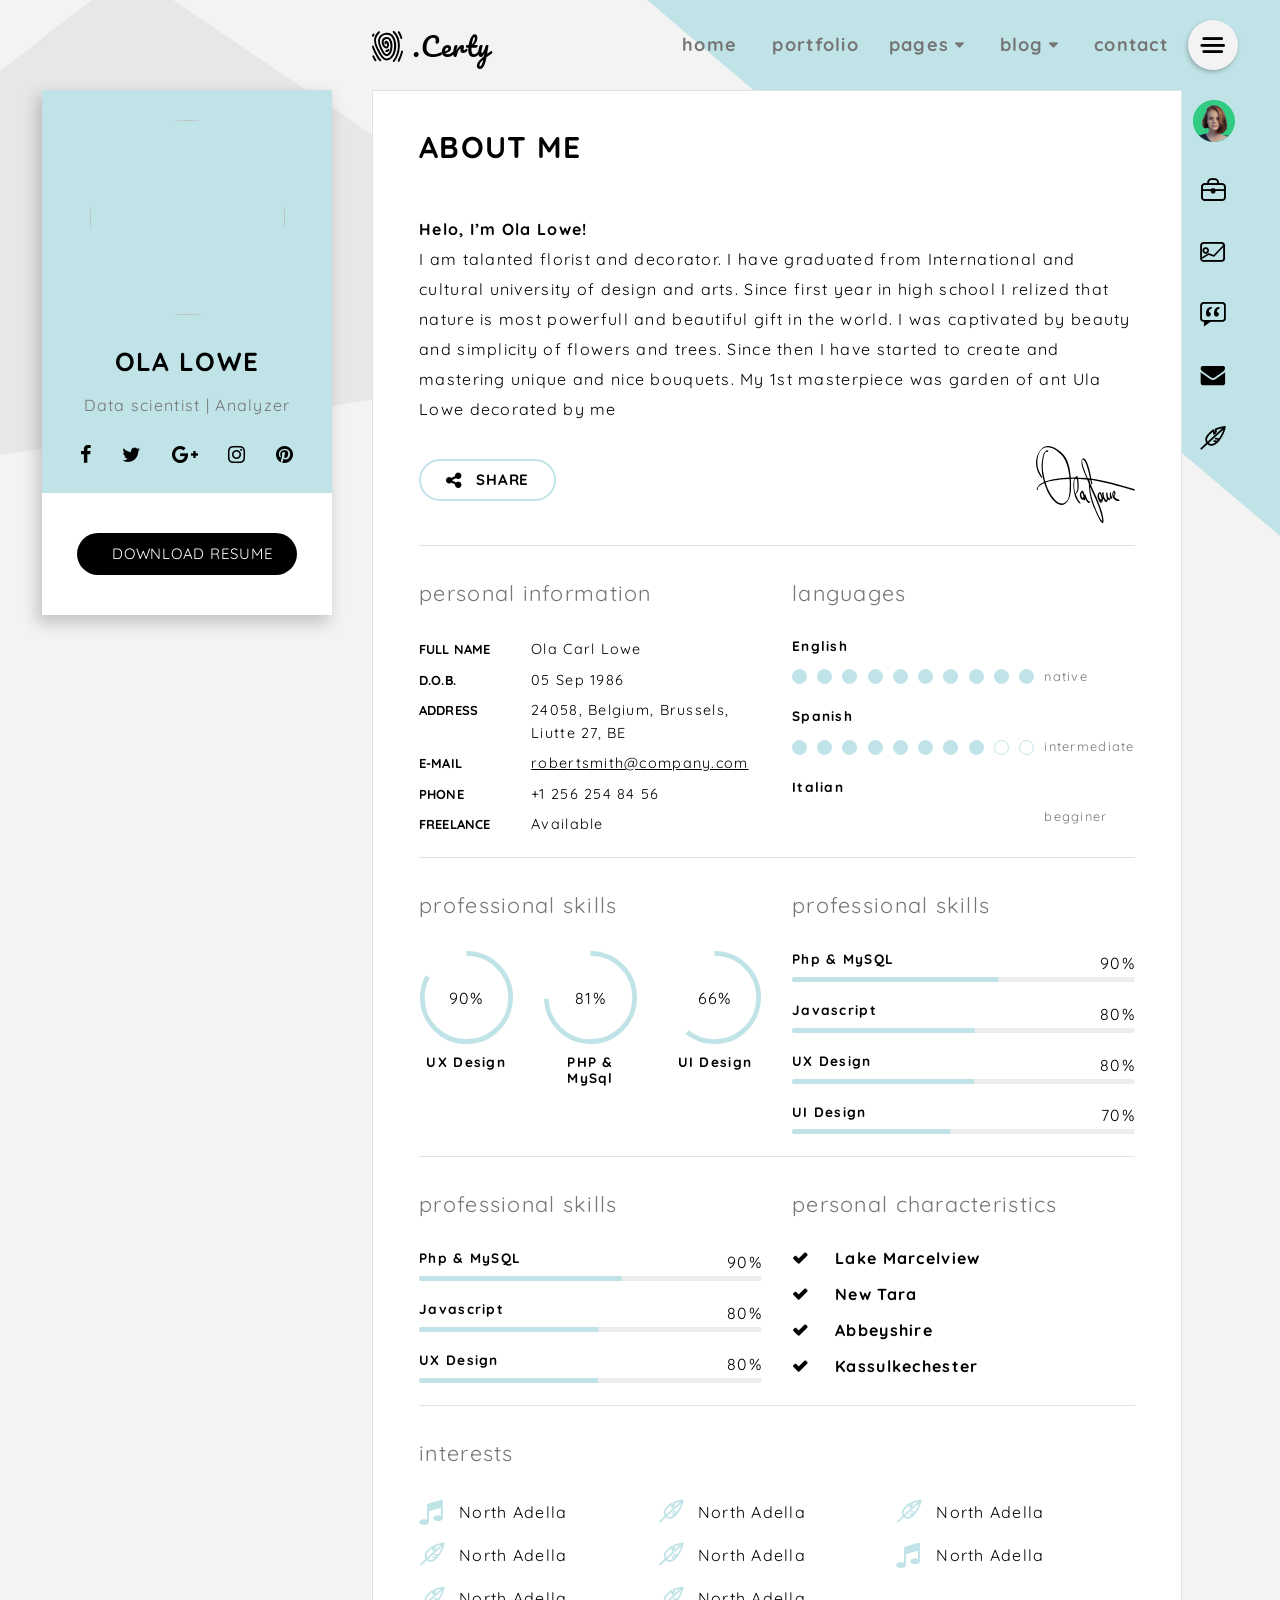
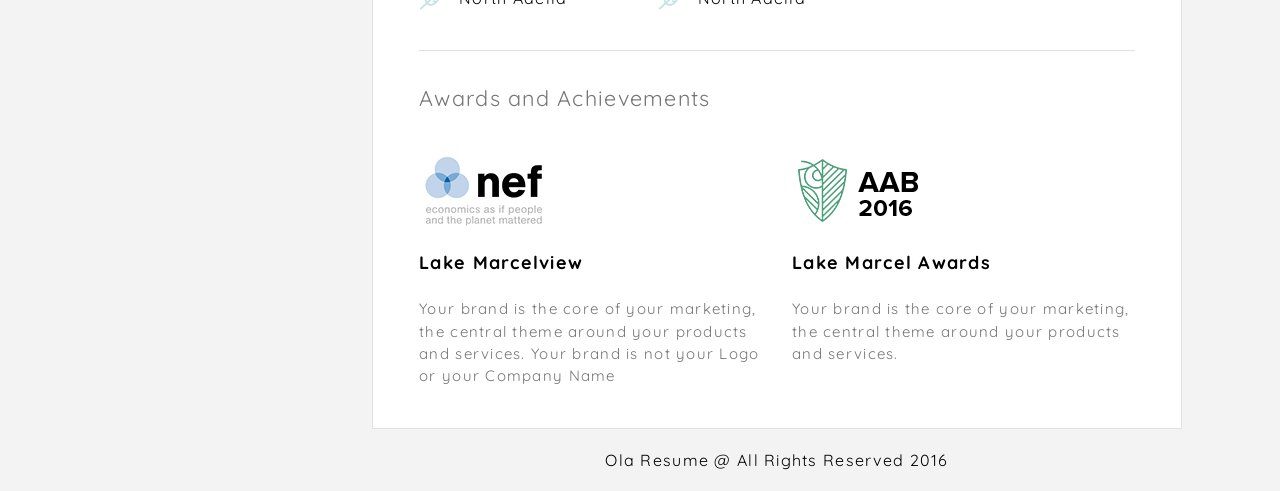
==== certy-html-v1.0.1/index.html @ 47c64a48 "Initial commit" ====
<!DOCTYPE html>
<html lang="en" class="crt crt-side-box-on crt-nav-on crt-nav-type2 crt-main-nav-on crt-sidebar-on crt-layers-1">
<head>
    <meta charset="utf-8">
    <meta http-equiv="X-UA-Compatible" content="IE=edge">
    <meta name="viewport" content="width=device-width, initial-scale=1">

    <title>Certy</title>
    <meta name="description" content="">

    <link rel="apple-touch-icon" href="apple-touch-icon.png">
    <link rel="shortcut icon" href="favicon.ico">

    <!-- Google Fonts -->
    <link href="https://fonts.googleapis.com/css?family=Pacifico" rel="stylesheet">
    <link href="https://fonts.googleapis.com/css?family=Quicksand:400,700" rel="stylesheet">

    <!-- Icon Fonts -->
    <link href="assets/fonts/icomoon/style.css" rel="stylesheet">

    <!-- Styles -->
    <link href="assets/css/plugins.min.css" rel="stylesheet">
    <link href="assets/css/style.min.css" rel="stylesheet">

    <!-- Modernizer -->
    <script type="text/javascript" src="assets/js/vendor/modernizr-3.3.1.min.js"></script>
</head>

<body class="">
<div class="crt-wrapper">
<header id="crt-header">
    <div class="crt-head-inner crt-container">
        <div class="crt-container-sm">
            <div class="crt-head-row">
                <div id="crt-head-col1" class="crt-head-col text-left">
                    <a id="crt-logo" class="crt-logo" href="index.html">
                        <img src="assets/images/uploads/brand/logo.svg" alt="certy resume"><span>.Certy</span>
                    </a>
                </div>

                <div id="crt-head-col2" class="crt-head-col text-right">
                    <div class="crt-nav-container crt-container hidden-sm hidden-xs">
                        <nav id="crt-main-nav">

                            <ul class="clear-list">
                                <li><a href="index.html">home</a></li>
                                <li><a href="portfolio.html">portfolio</a>
                                <li class="has-sub-menu"><a href="#">pages</a>
                                    <ul class="sub-menu">
                                        <li><a href="typography.html">typography</a></li>
                                        <li><a href="components.html">components</a></li>
                                        <li><a href="search.html">search</a></li>
                                        <li><a href="404.html">404</a></li>
                                    </ul>
                                </li>
                                <li class="has-sub-menu"><a href="category.html">blog</a>
                                    <ul class="sub-menu">
                                        <li><a href="single.html">single</a></li>
                                        <li><a href="single-image.html">single image</a></li>
                                        <li><a href="single-slider.html">single slider</a></li>
                                        <li><a href="single-youtube.html">single youtube</a></li>
                                        <li><a href="single-vimeo.html">single vimeo</a></li>
                                        <li><a href="single-dailymotion.html">single dailymotion</a></li>
                                        <li><a href="single-soundcloud.html">single soundcloud</a></li>
                                        <li><a href="single-video.html">single video</a></li>
                                        <li><a href="single-audio.html">single audio</a></li>
                                    </ul>
                                </li>
                                <li><a href="contact.html">contact</a></li>
                            </ul>
                        </nav>
                    </div>
                </div>

                <div id="crt-head-col3" class="crt-head-col text-right">
                    <button id="crt-sidebar-btn" class="btn btn-icon btn-shade">
                        <span class="crt-icon crt-icon-side-bar-icon"></span>
                    </button>
                </div>
            </div>
        </div>
        <!-- .crt-head-inner -->
    </div>

    <nav id="crt-nav-sm" class="crt-nav hidden-lg hidden-md">
        <ul class="clear-list">
            <li>
                <a href="index.html" data-tooltip="Home"><img class="avatar avatar-42"
                                                                src="assets/images/uploads/avatar/avatar-42x42.png"
                                                                srcset="assets/images/uploads/avatar/avatar-84x84-2x.png 2x"
                                                                alt=""></a>
            </li>
            <li>
                <a href="experience.html" data-tooltip="Experience"><span
                        class="crt-icon crt-icon-experience"></span></a>
            </li>
            <li>
                <a href="portfolio.html" data-tooltip="Portfolio"><span class="crt-icon crt-icon-portfolio"></span></a>
            </li>
            <li>
                <a href="testimonials.html" data-tooltip="References"><span class="crt-icon crt-icon-references"></span></a>
            </li>
            <li>
                <a href="contact.html" data-tooltip="Contact"><span class="crt-icon crt-icon-contact"></span></a>
            </li>
            <li>
                <a href="category.html" data-tooltip="Blog"><span class="crt-icon crt-icon-blog"></span></a>
            </li>
        </ul>
    </nav>
    <!-- #crt-nav-sm -->
</header>
<!-- #crt-header -->

<div id="crt-container" class="crt-container">
<div id="crt-side-box-wrap" class="crt-sticky">
    <div id="crt-side-box">

        <div class="crt-side-box-item">

            <div class="crt-card bg-primary text-center">
                <div class="crt-card-avatar">
                    <img class="avatar avatar-195" src="assets/images/uploads/avatar/avatar-195x195.png"
                         srcset="assets/images/uploads/avatar/avatar-390x390-2x.png 2x" width="195" height="195" alt="">
                </div>
                <div class="crt-card-info">
                    <h2 class="text-upper">Ola Lowe</h2>

                    <p class="text-muted">Data scientist | Analyzer</p>
                    <ul class="crt-social clear-list">
                        <li><a><span class="crt-icon crt-icon-facebook"></span></a></li>
                        <li><a><span class="crt-icon crt-icon-twitter"></span></a></li>
                        <li><a><span class="crt-icon crt-icon-google-plus"></span></a></li>
                        <li><a><span class="crt-icon crt-icon-instagram"></span></a></li>
                        <li><a><span class="crt-icon crt-icon-pinterest"></span></a></li>
                    </ul>
                </div>
            </div>
            <div class="crt-side-box-btn">
                <a class="btn btn-default btn-lg btn-block btn-thin btn-upper" href="#">Download Resume</a>
            </div>
        </div>
        <!-- .crt-side-box-item -->

    </div>
    <!-- #crt-side-box -->
</div>
<!-- #crt-side-box-wrap -->
<div id="crt-nav-wrap" class="hidden-sm hidden-xs">
    <div id="crt-nav-inner">
        <div class="crt-nav-cont">
            <div id="crt-nav-scroll">
                <nav id="crt-nav" class="crt-nav">
                    <ul class="clear-list">
                        <li>
                            <a href="index.html" data-tooltip="Home"><img class="avatar avatar-42"
                                                                            src="assets/images/uploads/avatar/avatar-42x42.png"
                                                                            srcset="assets/images/uploads/avatar/avatar-84x84-2x.png 2x"
                                                                            alt=""></a>
                        </li>
                        <li>
                            <a href="experience.html" data-tooltip="Experience"><span
                                    class="crt-icon crt-icon-experience"></span></a>
                        </li>
                        <li>
                            <a href="portfolio.html" data-tooltip="Portfolio"><span
                                    class="crt-icon crt-icon-portfolio"></span></a>
                        </li>
                        <li>
                            <a href="testimonials.html" data-tooltip="References"><span
                                    class="crt-icon crt-icon-references"></span></a>
                        </li>
                        <li>
                            <a href="contact.html" data-tooltip="Contact"><span
                                    class="crt-icon crt-icon-contact"></span></a>
                        </li>
                        <li>
                            <a href="category.html" data-tooltip="Blog"><span class="crt-icon crt-icon-blog"></span></a>
                        </li>
                    </ul>
                </nav>
            </div>

            <div id="crt-nav-tools" class="hidden">
                <span class="crt-icon crt-icon-dots-three-horizontal"></span>

                <button id="crt-nav-arrow" class="clear-btn">
                    <span class="crt-icon crt-icon-chevron-thin-down"></span>
                </button>
            </div>
        </div>
        <div class="crt-nav-btm"></div>
    </div>
</div>
<!-- .crt-nav-wrap -->

<div class="crt-container-sm">
<div class="crt-paper-layers">
<div class="crt-paper clearfix">
<div class="crt-paper-cont paper-padd clear-mrg">

<section class="section brd-btm padd-box">
    <div class="row">
        <div class="col-sm-12">
            <h2 class="title-lg text-upper">About Me</h2>

            <div class="text-box">
                <p><b>Helo, I’m Ola Lowe!</b><br>
                    I am talanted florist and decorator. I have graduated from International and cultural university
                    of design and arts. Since first year in high school I relized that nature is most powerfull and
                    beautiful gift in the world. I was captivated by beauty and simplicity of flowers and trees.
                    Since then I have started to create and mastering unique and nice bouquets. My 1st masterpiece
                    was garden of ant Ula Lowe decorated by me</p>
            </div>
        </div>
    </div>
    <!-- .row -->

    <div class="row">
        <div class="col-sm-9">
            <div class="crt-share-box clearfix">
                <button id="btn-share" class="btn btn-share btn-upper"><span
                        class="crt-icon crt-icon-share-alt"></span>Share
                </button>
                <!-- Uncomment to enable share buttons (works on live server) -->
                <!-- <script type="text/javascript"
                        src="//s7.addthis.com/js/300/addthis_widget.js#pubid=ra-5821a6c28931dc81"></script>
                <div class="addthis_inline_share_toolbox"></div> -->
            </div>
            <!-- .crt-share -->
        </div>
        <div class="col-sm-3 text-right">
            <img src="assets/images/uploads/signature.svg" alt="signature">
        </div>
    </div>
    <!-- .row -->
</section>
<!-- .section -->

<section class="section brd-btm padd-box">
    <div class="row">
        <div class="col-sm-6 clear-mrg">
            <h2 class="title-thin text-muted">personal information</h2>

            <dl class="dl-horizontal clear-mrg">
                <dt class="text-upper">Full Name</dt>
                <dd>Ola Carl Lowe</dd>

                <dt class="text-upper">D.o.b.</dt>
                <dd>05 Sep 1986</dd>

                <dt class="text-upper">address</dt>
                <dd>24058, Belgium, Brussels,
                    Liutte 27, BE
                </dd>

                <dt class="text-upper">e-mail</dt>
                <dd><a href="mailto:robertsmith@company.com">robertsmith@company.com</a></dd>

                <dt class="text-upper">phone</dt>
                <dd>+1 256 254 84 56</dd>

                <dt class="text-upper">freelance</dt>
                <dd>Available</dd>
            </dl>
        </div>
        <!-- .col-sm-6 -->

        <div class="col-sm-6 clear-mrg">
            <h2 class="title-thin text-muted">languages</h2>

            <div class="progress-bullets crt-animate" role="progressbar" aria-valuenow="10" aria-valuemin="0"
                 aria-valuemax="10">
                <strong class="progress-title">English</strong>
                        <span class="progress-bar">
                            <span class="bullet fill"></span>
                            <span class="bullet fill"></span>
                            <span class="bullet fill"></span>
                            <span class="bullet fill"></span>
                            <span class="bullet fill"></span>
                            <span class="bullet fill"></span>
                            <span class="bullet fill"></span>
                            <span class="bullet fill"></span>
                            <span class="bullet fill"></span>
                            <span class="bullet fill"></span>
                        </span>
                <span class="progress-text text-muted">native</span>
            </div>

            <div class="progress-bullets crt-animate" role="progressbar" aria-valuenow="8" aria-valuemin="0"
                 aria-valuemax="10">
                <strong class="progress-title">Spanish</strong>
                        <span class="progress-bar">
                            <span class="bullet fill"></span>
                            <span class="bullet fill"></span>
                            <span class="bullet fill"></span>
                            <span class="bullet fill"></span>
                            <span class="bullet fill"></span>
                            <span class="bullet fill"></span>
                            <span class="bullet fill"></span>
                            <span class="bullet fill"></span>
                            <span class="bullet"></span>
                            <span class="bullet"></span>
                        </span>
                <span class="progress-text text-muted">intermediate</span>
            </div>

            <div class="progress-bullets crt-animate" role="progressbar" aria-valuenow="7" aria-valuemin="0"
                 aria-valuemax="10">
                <strong class="progress-title">Italian</strong>
                        <span class="progress-bar">
                            <span class="bullet fill"></span>
                            <span class="bullet fill"></span>
                            <span class="bullet fill"></span>
                            <span class="bullet fill"></span>
                            <span class="bullet fill"></span>
                            <span class="bullet fill"></span>
                            <span class="bullet fill"></span>
                            <span class="bullet"></span>
                            <span class="bullet"></span>
                            <span class="bullet"></span>
                        </span>
                <span class="progress-text text-muted">begginer</span>
            </div>
        </div>
        <!-- .col-sm-6 -->
    </div>
    <!-- .row -->
</section>
<!-- .section -->

<section class="section brd-btm padd-box">
    <div class="row">
        <div class="col-sm-6 clear-mrg">
            <h2 class="title-thin text-muted">professional skills</h2>

            <div class="row">
                <div class="col-xs-4 text-center">
                    <div class="progress-chart crt-animate" role="progressbar" aria-valuenow="90" aria-valuemin="0"
                         aria-valuemax="100">
                        <div class="progress-bar" data-text="90%" data-value="0.9"></div>
                        <strong class="progress-title">UX Design</strong>
                    </div>
                </div>
                <!-- .col-xs-4 -->

                <div class="col-xs-4 text-center">
                    <div class="progress-chart crt-animate" role="progressbar" aria-valuenow="88" aria-valuemin="0"
                         aria-valuemax="100">
                        <div class="progress-bar" data-text="81%" data-value="0.81"></div>
                        <strong class="progress-title">PHP & MySql</strong>
                    </div>
                </div>
                <!-- .col-xs-4 -->

                <div class="col-xs-4 text-center">
                    <div class="progress-chart crt-animate" role="progressbar" aria-valuenow="66" aria-valuemin="0"
                         aria-valuemax="100">
                        <div class="progress-bar" data-text="66%" data-value="0.66"></div>
                        <strong class="progress-title">UI Design</strong>
                    </div>
                </div>
                <!-- .col-xs-4 -->
            </div>
            <!-- .row -->
        </div>
        <!-- .col-sm-6 -->

        <div class="col-sm-6 clear-mrg">
            <h2 class="title-thin text-muted">professional skills</h2>

            <div class="progress-line crt-animate" role="progressbar" aria-valuenow="90" aria-valuemin="0"
                 aria-valuemax="100">
                <strong class="progress-title">Php & MySQL</strong>

                <div class="progress-bar" data-text="90%" data-value="0.9"></div>
            </div>

            <div class="progress-line crt-animate" role="progressbar" aria-valuenow="80" aria-valuemin="0"
                 aria-valuemax="100">
                <strong class="progress-title">Javascript</strong>

                <div class="progress-bar" data-text="80%" data-value="0.8"></div>
            </div>

            <div class="progress-line crt-animate" role="progressbar" aria-valuenow="80" aria-valuemin="0"
                 aria-valuemax="100">
                <strong class="progress-title">UX Design</strong>

                <div class="progress-bar" data-text="80%" data-value="0.8"></div>
            </div>

            <div class="progress-line crt-animate" role="progressbar" aria-valuenow="70" aria-valuemin="0"
                 aria-valuemax="100">
                <strong class="progress-title">UI Design</strong>

                <div class="progress-bar" data-text="70%" data-value="0.7"></div>
            </div>
        </div>
        <!-- .col-sm-6 -->
    </div>
    <!-- .row -->
</section>
<!-- .section -->

<section class="section brd-btm padd-box">
    <div class="row">
        <div class="col-sm-6 clear-mrg">
            <h2 class="title-thin text-muted">professional skills</h2>

            <div class="progress-line crt-animate" role="progressbar" aria-valuenow="90" aria-valuemin="0"
                 aria-valuemax="100">
                <strong class="progress-title">Php & MySQL</strong>

                <div class="progress-bar" data-text="90%" data-value="0.9"></div>
            </div>

            <div class="progress-line crt-animate" role="progressbar" aria-valuenow="80" aria-valuemin="0"
                 aria-valuemax="100">
                <strong class="progress-title">Javascript</strong>

                <div class="progress-bar" data-text="80%" data-value="0.8"></div>
            </div>

            <div class="progress-line crt-animate" role="progressbar" aria-valuenow="80" aria-valuemin="0"
                 aria-valuemax="100">
                <strong class="progress-title">UX Design</strong>

                <div class="progress-bar" data-text="80%" data-value="0.8"></div>
            </div>
        </div>
        <!-- .col-sm-6 -->

        <div class="col-sm-6 clear-mrg">
            <h2 class="title-thin text-muted">personal characteristics</h2>

            <ul class="styled-list clear-mrg">
                <li>Lake Marcelview</li>
                <li>New Tara</li>
                <li>Abbeyshire</li>
                <li>Kassulkechester</li>
            </ul>
        </div>
        <!-- .col-sm-6 -->
    </div>
    <!-- .row -->
</section>
<!-- .section -->

<section class="section brd-btm padd-box">
    <div class="row">
        <div class="col-sm-12 clear-mrg">
            <h2 class="title-thin text-muted">interests</h2>

            <ul class="icon-list icon-list-col3 clearfix">
                <li><span class="crt-icon crt-icon-music"></span> North Adella</li>
                <li><span class="crt-icon crt-icon-blog"></span> North Adella</li>
                <li><span class="crt-icon crt-icon-blog"></span> North Adella</li>
                <li><span class="crt-icon crt-icon-blog"></span> North Adella</li>
                <li><span class="crt-icon crt-icon-blog"></span> North Adella</li>
                <li><span class="crt-icon crt-icon-music"></span> North Adella</li>
                <li><span class="crt-icon crt-icon-blog"></span> North Adella</li>
                <li><span class="crt-icon crt-icon-blog"></span> North Adella</li>
            </ul>
        </div>
    </div>
</section>
<!-- .section -->

<section class="section padd-box">
    <h2 class="title-thin text-muted">Awards and Achievements</h2>

    <div class="row">
        <div class="col-sm-6 clear-mrg">
            <div class="award-box">
                <figure class="award-img">
                    <img src="assets/images/uploads/awards/award-01.png" alt="">
                </figure>

                <h3 class="award-title">Lake Marcelview</h3>

                <div class="award-text text-muted clear-mrg">
                    <p>Your brand is the core of your marketing, the central theme around your products and
                        services.
                        Your brand is not your Logo or your Company Name</p>
                </div>
            </div>
        </div>
        <!-- .col-sm-6 -->

        <div class="col-sm-6 clear-mrg">
            <div class="award-box">
                <figure class="award-img">
                    <img src="assets/images/uploads/awards/award-02.png" alt="">
                </figure>

                <h3 class="award-title">Lake Marcel Awards</h3>

                <div class="award-text text-muted clear-mrg">
                    <p>Your brand is the core of your marketing, the central theme around your products and
                        services.</p>
                </div>
            </div>
        </div>
        <!-- .col-sm-6 -->
    </div>
    <!-- .row -->
</section>
<!-- .section -->

</div>
<!-- .crt-paper-cont -->
</div>
<!-- .crt-paper -->
</div>
<!-- .crt-paper-layers -->

</div>
<!-- .crt-container-sm -->
</div>
<!-- .crt-container -->

<div id="crt-sidebar">
    <button id="crt-sidebar-close" class="btn btn-icon btn-light btn-shade">
        <span class="crt-icon crt-icon-close"></span>
    </button>

    <div id="crt-sidebar-inner">
        <nav id="crt-main-nav-sm" class="visible-xs text-center">

            <ul class="clear-list">
                <li><a href="index.html">home</a></li>
                <li><a href="portfolio.html">portfolio</a>
                <li class="has-sub-menu"><a href="#">pages</a>
                    <ul class="sub-menu">
                        <li><a href="typography.html">typography</a></li>
                        <li><a href="components.html">components</a></li>
                        <li><a href="search.html">search</a></li>
                        <li><a href="404.html">404</a></li>
                    </ul>
                </li>
                <li class="has-sub-menu"><a href="category.html">blog</a>
                    <ul class="sub-menu">
                        <li><a href="single.html">single</a></li>
                        <li><a href="single-image.html">single image</a></li>
                        <li><a href="single-slider.html">single slider</a></li>
                        <li><a href="single-youtube.html">single youtube</a></li>
                        <li><a href="single-vimeo.html">single vimeo</a></li>
                        <li><a href="single-dailymotion.html">single dailymotion</a></li>
                        <li><a href="single-soundcloud.html">single soundcloud</a></li>
                        <li><a href="single-video.html">single video</a></li>
                        <li><a href="single-audio.html">single audio</a></li>
                    </ul>
                </li>
                <li><a href="contact.html">contact</a></li>
            </ul>
        </nav>


        <div class="crt-card bg-primary text-center">
            <div class="crt-card-avatar">
                <img class="avatar avatar-195" src="assets/images/uploads/avatar/avatar-195x195.png"
                     srcset="assets/images/uploads/avatar/avatar-390x390-2x.png 2x" width="195" height="195" alt="">
            </div>
            <div class="crt-card-info">
                <h2 class="text-upper">Ola Lowe</h2>

                <p class="text-muted">Data scientist | Analyzer</p>
                <ul class="crt-social clear-list">
                    <li><a><span class="crt-icon crt-icon-facebook"></span></a></li>
                    <li><a><span class="crt-icon crt-icon-twitter"></span></a></li>
                    <li><a><span class="crt-icon crt-icon-google-plus"></span></a></li>
                    <li><a><span class="crt-icon crt-icon-instagram"></span></a></li>
                    <li><a><span class="crt-icon crt-icon-pinterest"></span></a></li>
                </ul>
            </div>
        </div>
        <aside class="widget-area">
            <section class="widget widget_search">
                <form role="search" method="get" class="search-form" action="#">
                    <label>
                        <span class="screen-reader-text">Search for:</span>
                        <input type="search" class="search-field" placeholder="Search" value="" name="s">
                    </label>
                    <button type="submit" class="search-submit">
                        <span class="screen-reader-text">Search</span>
                        <span class="crt-icon crt-icon-search"></span>
                    </button>
                </form>
            </section>

            <section class="widget widget_posts_entries">
                <h2 class="widget-title">popular posts</h2>
                <ul>
                    <li>
                        <a class="post-image" href="#">
                            <img src="assets/images/uploads/blog/img-70x70-01.png" alt="">
                        </a>

                        <div class="post-content">
                            <h3>
                                <a href="#">contextual advertising</a>
                            </h3>
                        </div>
                        <div class="post-category-comment">
                            <a href="#" class="post-category">Work</a>
                            <a href="#" class="post-comments">256 comments</a>
                        </div>
                    </li>

                    <li>
                        <a class="post-image" href="#">
                            <img src="assets/images/uploads/blog/img-70x70-02.jpg" alt="">
                        </a>

                        <div class="post-content">
                            <h3>
                                <a href="#">grilling tips for the dog days of summer</a>
                            </h3>
                        </div>
                        <div class="post-category-comment">
                            <a href="#" class="post-category">Work</a>
                            <a href="#" class="post-comments">256 comments</a>
                        </div>
                    </li>

                    <li>
                        <a class="post-image" href="#">
                            <img src="assets/images/uploads/blog/img-70x70-03.png" alt="">
                        </a>

                        <div class="post-content">
                            <h3><a href="#"></a>branding do you know who are</h3>
                        </div>
                        <div class="post-category-comment">
                            <a href="#" class="post-category">Work</a>
                            <a href="#" class="post-comments">256 comments</a>
                        </div>
                    </li>
                </ul>
            </section>

            <section id="tag_cloud-2" class="widget widget_tag_cloud">
                <h2 class="widget-title">Tags</h2>

                <div class="tagcloud">
                    <a href="#" class="tag-link-5 tag-link-position-1" title="1 topic"
                       style="font-size: 1em;">Audios</a>
                    <a href="#" class="tag-link-7 tag-link-position-2" title="1 topic"
                       style="font-size: 1em;">Freelance</a></div>
            </section>

            <section id="recent-posts-3" class="widget widget_recent_entries">
                <h4 class="widget-title">Recent Posts</h4>
                <ul>
                    <li>
                        <a href="#">Global Travel And Vacations Luxury Travel On A Tight Budget</a>

                        <div class="post-category-comment">
                            <a href="#" class="post-category">Photography</a>
                            <a href="#" class="post-comments">256 comments</a>
                        </div>
                    </li>
                    <li>
                        <a href="#">cooking for one</a>

                        <div class="post-category-comment">
                            <a href="#" class="post-category">Work</a>
                            <a href="#" class="post-comments">256 comments</a>
                        </div>
                    </li>
                    <li>
                        <a href="#">An Ugly Myspace Profile Will Sure Ruin Your Reputation</a>

                        <div class="post-category-comment">
                            <a href="#" class="post-category">Photography</a>
                            <a href="#" class="post-comments">256 comments</a>
                        </div>
                    </li>
                </ul>
            </section>

            <section class="widget widget_categories">
                <h4 class="widget-title">post categories</h4>
                <ul>
                    <li class="cat-item"><a href="#">Audios</a>5</li>
                    <li class="cat-item"><a href="#">Daili Inspiration</a>2</li>
                    <li class="cat-item"><a href="#">Freelance</a>27</li>
                    <li class="cat-item"><a href="#">Links</a>5</li>
                    <li class="cat-item"><a href="#">Mobile</a>2</li>
                    <li class="cat-item"><a href="#">Phography</a>27</li>
                </ul>
            </section>
        </aside>

    </div>
    <!-- #crt-sidebar-inner -->
</div>
<!-- #crt-sidebar -->
<footer id="crt-footer" class="crt-container-lg">
    <div class="crt-container">
        <div class="crt-container-sm clear-mrg text-center">
            <p>Ola Resume @ All Rights Reserved 2016</p>
        </div>
    </div>
    <!-- .crt-container -->
</footer>
<!-- #crt-footer -->

<svg id="crt-bg-shape-1" class="hidden-sm hidden-xs" height="519" width="758">
    <polygon class="pol" points="0,455,693,352,173,0,92,0,0,71"/>
</svg>

<svg id="crt-bg-shape-2" class="hidden-sm hidden-xs" height="536" width="633">
    <polygon points="0,0,633,0,633,536"/>
</svg>
</div>
<!-- .crt-wrapper -->

<!-- Scripts -->
<script type="text/javascript" src="https://ajax.googleapis.com/ajax/libs/jquery/1.12.4/jquery.min.js"></script>
<script>window.jQuery || document.write('<script src="assets/js/vendor/jquery-1.12.4.min.js"><\/script>')</script>
<script type="text/javascript" src="https://maps.googleapis.com/maps/api/js"></script>

<script type="text/javascript" src="assets/js/plugins.min.js"></script>
<script type="text/javascript" src="assets/js/theme.min.js"></script>
</body>
</html>
---- certy-html-v1.0.1/assets/fonts/icomoon/style.css ----
@font-face {
  font-family: 'icomoon';
  src:
    url('fonts/icomoon.ttf?8dntj0') format('truetype'),
    url('fonts/icomoon.woff?8dntj0') format('woff'),
    url('fonts/icomoon.svg?8dntj0#icomoon') format('svg');
  font-weight: normal;
  font-style: normal;
}

.crt-icon {
  /* use !important to prevent issues with browser extensions that change fonts */
  font-family: 'icomoon' !important;
  speak: none;
  font-style: normal;
  font-weight: normal;
  font-variant: normal;
  text-transform: none;
  line-height: 1;

  /* Better Font Rendering =========== */
  -webkit-font-smoothing: antialiased;
  -moz-osx-font-smoothing: grayscale;
}

.crt-icon-arrow-flat-left:before {
  content: "\e90d";
}
.crt-icon-arrow-flat-right:before {
  content: "\e90e";
}
.crt-icon-quote:before {
  content: "\e90a";
}
.crt-icon-side-bar-icon:before {
  content: "\e900";
}
.crt-icon-references:before {
  content: "\e901";
}
.crt-icon-portfolio:before {
  content: "\e902";
}
.crt-icon-experience:before {
  content: "\e903";
}
.crt-icon-contact:before {
  content: "\e904";
}
.crt-icon-blog:before {
  content: "\e905";
}
.crt-icon-arrow-page-up:before {
  content: "\e906";
}
.crt-icon-about:before {
  content: "\e907";
}
.crt-icon-chevron-thin-right:before {
  content: "\e90b";
}
.crt-icon-chevron-thin-left:before {
  content: "\e90c";
}
.crt-icon-chevron-thin-down:before {
  content: "\e908";
}
.crt-icon-dots-three-horizontal:before {
  content: "\e909";
}
.crt-icon-asterisk:before {
  content: "\f069";
}
.crt-icon-plus:before {
  content: "\f067";
}
.crt-icon-question:before {
  content: "\f128";
}
.crt-icon-minus:before {
  content: "\f068";
}
.crt-icon-glass:before {
  content: "\f000";
}
.crt-icon-music:before {
  content: "\f001";
}
.crt-icon-search:before {
  content: "\f002";
}
.crt-icon-envelope-o:before {
  content: "\f003";
}
.crt-icon-heart:before {
  content: "\f004";
}
.crt-icon-star:before {
  content: "\f005";
}
.crt-icon-star-o:before {
  content: "\f006";
}
.crt-icon-user:before {
  content: "\f007";
}
.crt-icon-film:before {
  content: "\f008";
}
.crt-icon-th-large:before {
  content: "\f009";
}
.crt-icon-th:before {
  content: "\f00a";
}
.crt-icon-th-list:before {
  content: "\f00b";
}
.crt-icon-check:before {
  content: "\f00c";
}
.crt-icon-close:before {
  content: "\f00d";
}
.crt-icon-search-plus:before {
  content: "\f00e";
}
.crt-icon-search-minus:before {
  content: "\f010";
}
.crt-icon-power-off:before {
  content: "\f011";
}
.crt-icon-signal:before {
  content: "\f012";
}
.crt-icon-gear:before {
  content: "\f013";
}
.crt-icon-trash-o:before {
  content: "\f014";
}
.crt-icon-home:before {
  content: "\f015";
}
.crt-icon-file-o:before {
  content: "\f016";
}
.crt-icon-clock-o:before {
  content: "\f017";
}
.crt-icon-road:before {
  content: "\f018";
}
.crt-icon-download:before {
  content: "\f019";
}
.crt-icon-arrow-circle-o-down:before {
  content: "\f01a";
}
.crt-icon-arrow-circle-o-up:before {
  content: "\f01b";
}
.crt-icon-inbox:before {
  content: "\f01c";
}
.crt-icon-play-circle-o:before {
  content: "\f01d";
}
.crt-icon-repeat:before {
  content: "\f01e";
}
.crt-icon-refresh:before {
  content: "\f021";
}
.crt-icon-list-alt:before {
  content: "\f022";
}
.crt-icon-lock:before {
  content: "\f023";
}
.crt-icon-flag:before {
  content: "\f024";
}
.crt-icon-headphones:before {
  content: "\f025";
}
.crt-icon-volume-off:before {
  content: "\f026";
}
.crt-icon-volume-down:before {
  content: "\f027";
}
.crt-icon-volume-up:before {
  content: "\f028";
}
.crt-icon-qrcode:before {
  content: "\f029";
}
.crt-icon-barcode:before {
  content: "\f02a";
}
.crt-icon-tag:before {
  content: "\f02b";
}
.crt-icon-tags:before {
  content: "\f02c";
}
.crt-icon-book:before {
  content: "\f02d";
}
.crt-icon-bookmark:before {
  content: "\f02e";
}
.crt-icon-print:before {
  content: "\f02f";
}
.crt-icon-camera:before {
  content: "\f030";
}
.crt-icon-font:before {
  content: "\f031";
}
.crt-icon-bold:before {
  content: "\f032";
}
.crt-icon-italic:before {
  content: "\f033";
}
.crt-icon-text-height:before {
  content: "\f034";
}
.crt-icon-text-width:before {
  content: "\f035";
}
.crt-icon-align-left:before {
  content: "\f036";
}
.crt-icon-align-center:before {
  content: "\f037";
}
.crt-icon-align-right:before {
  content: "\f038";
}
.crt-icon-align-justify:before {
  content: "\f039";
}
.crt-icon-list:before {
  content: "\f03a";
}
.crt-icon-dedent:before {
  content: "\f03b";
}
.crt-icon-outdent:before {
  content: "\f03b";
}
.crt-icon-indent:before {
  content: "\f03c";
}
.crt-icon-video-camera:before {
  content: "\f03d";
}
.crt-icon-image:before {
  content: "\f03e";
}
.crt-icon-pencil:before {
  content: "\f040";
}
.crt-icon-map-marker:before {
  content: "\f041";
}
.crt-icon-adjust:before {
  content: "\f042";
}
.crt-icon-tint:before {
  content: "\f043";
}
.crt-icon-edit:before {
  content: "\f044";
}
.crt-icon-share-square-o:before {
  content: "\f045";
}
.crt-icon-check-square-o:before {
  content: "\f046";
}
.crt-icon-arrows:before {
  content: "\f047";
}
.crt-icon-step-backward:before {
  content: "\f048";
}
.crt-icon-fast-backward:before {
  content: "\f049";
}
.crt-icon-backward:before {
  content: "\f04a";
}
.crt-icon-play:before {
  content: "\f04b";
}
.crt-icon-pause:before {
  content: "\f04c";
}
.crt-icon-stop:before {
  content: "\f04d";
}
.crt-icon-forward:before {
  content: "\f04e";
}
.crt-icon-fast-forward:before {
  content: "\f050";
}
.crt-icon-step-forward:before {
  content: "\f051";
}
.crt-icon-eject:before {
  content: "\f052";
}
.crt-icon-chevron-left:before {
  content: "\f053";
}
.crt-icon-chevron-right:before {
  content: "\f054";
}
.crt-icon-plus-circle:before {
  content: "\f055";
}
.crt-icon-minus-circle:before {
  content: "\f056";
}
.crt-icon-times-circle:before {
  content: "\f057";
}
.crt-icon-check-circle:before {
  content: "\f058";
}
.crt-icon-question-circle:before {
  content: "\f059";
}
.crt-icon-info-circle:before {
  content: "\f05a";
}
.crt-icon-crosshairs:before {
  content: "\f05b";
}
.crt-icon-times-circle-o:before {
  content: "\f05c";
}
.crt-icon-check-circle-o:before {
  content: "\f05d";
}
.crt-icon-ban:before {
  content: "\f05e";
}
.crt-icon-arrow-left:before {
  content: "\f060";
}
.crt-icon-arrow-right:before {
  content: "\f061";
}
.crt-icon-arrow-up:before {
  content: "\f062";
}
.crt-icon-arrow-down:before {
  content: "\f063";
}
.crt-icon-mail-forward:before {
  content: "\f064";
}
.crt-icon-expand:before {
  content: "\f065";
}
.crt-icon-compress:before {
  content: "\f066";
}
.crt-icon-exclamation-circle:before {
  content: "\f06a";
}
.crt-icon-gift:before {
  content: "\f06b";
}
.crt-icon-leaf:before {
  content: "\f06c";
}
.crt-icon-fire:before {
  content: "\f06d";
}
.crt-icon-eye:before {
  content: "\f06e";
}
.crt-icon-eye-slash:before {
  content: "\f070";
}
.crt-icon-warning:before {
  content: "\f071";
}
.crt-icon-plane:before {
  content: "\f072";
}
.crt-icon-calendar:before {
  content: "\f073";
}
.crt-icon-random:before {
  content: "\f074";
}
.crt-icon-comment:before {
  content: "\f075";
}
.crt-icon-magnet:before {
  content: "\f076";
}
.crt-icon-chevron-up:before {
  content: "\f077";
}
.crt-icon-chevron-down:before {
  content: "\f078";
}
.crt-icon-retweet:before {
  content: "\f079";
}
.crt-icon-shopping-cart:before {
  content: "\f07a";
}
.crt-icon-folder:before {
  content: "\f07b";
}
.crt-icon-folder-open:before {
  content: "\f07c";
}
.crt-icon-arrows-v:before {
  content: "\f07d";
}
.crt-icon-arrows-h:before {
  content: "\f07e";
}
.crt-icon-bar-chart:before {
  content: "\f080";
}
.crt-icon-twitter-square:before {
  content: "\f081";
}
.crt-icon-facebook-square:before {
  content: "\f082";
}
.crt-icon-camera-retro:before {
  content: "\f083";
}
.crt-icon-key:before {
  content: "\f084";
}
.crt-icon-cogs:before {
  content: "\f085";
}
.crt-icon-comments:before {
  content: "\f086";
}
.crt-icon-thumbs-o-up:before {
  content: "\f087";
}
.crt-icon-thumbs-o-down:before {
  content: "\f088";
}
.crt-icon-star-half:before {
  content: "\f089";
}
.crt-icon-heart-o:before {
  content: "\f08a";
}
.crt-icon-sign-out:before {
  content: "\f08b";
}
.crt-icon-linkedin-square:before {
  content: "\f08c";
}
.crt-icon-thumb-tack:before {
  content: "\f08d";
}
.crt-icon-external-link:before {
  content: "\f08e";
}
.crt-icon-sign-in:before {
  content: "\f090";
}
.crt-icon-trophy:before {
  content: "\f091";
}
.crt-icon-github-square:before {
  content: "\f092";
}
.crt-icon-upload:before {
  content: "\f093";
}
.crt-icon-lemon-o:before {
  content: "\f094";
}
.crt-icon-phone:before {
  content: "\f095";
}
.crt-icon-square-o:before {
  content: "\f096";
}
.crt-icon-bookmark-o:before {
  content: "\f097";
}
.crt-icon-phone-square:before {
  content: "\f098";
}
.crt-icon-twitter:before {
  content: "\f099";
}
.crt-icon-facebook:before {
  content: "\f09a";
}
.crt-icon-github:before {
  content: "\f09b";
}
.crt-icon-unlock:before {
  content: "\f09c";
}
.crt-icon-credit-card:before {
  content: "\f09d";
}
.crt-icon-feed:before {
  content: "\f09e";
}
.crt-icon-rss:before {
  content: "\f09e";
}
.crt-icon-hdd-o:before {
  content: "\f0a0";
}
.crt-icon-bullhorn:before {
  content: "\f0a1";
}
.crt-icon-bell-o:before {
  content: "\f0a2";
}
.crt-icon-certificate:before {
  content: "\f0a3";
}
.crt-icon-hand-o-right:before {
  content: "\f0a4";
}
.crt-icon-hand-o-left:before {
  content: "\f0a5";
}
.crt-icon-hand-o-up:before {
  content: "\f0a6";
}
.crt-icon-hand-o-down:before {
  content: "\f0a7";
}
.crt-icon-arrow-circle-left:before {
  content: "\f0a8";
}
.crt-icon-arrow-circle-right:before {
  content: "\f0a9";
}
.crt-icon-arrow-circle-up:before {
  content: "\f0aa";
}
.crt-icon-arrow-circle-down:before {
  content: "\f0ab";
}
.crt-icon-globe:before {
  content: "\f0ac";
}
.crt-icon-wrench:before {
  content: "\f0ad";
}
.crt-icon-tasks:before {
  content: "\f0ae";
}
.crt-icon-filter:before {
  content: "\f0b0";
}
.crt-icon-briefcase:before {
  content: "\f0b1";
}
.crt-icon-arrows-alt:before {
  content: "\f0b2";
}
.crt-icon-group:before {
  content: "\f0c0";
}
.crt-icon-chain:before {
  content: "\f0c1";
}
.crt-icon-cloud:before {
  content: "\f0c2";
}
.crt-icon-flask:before {
  content: "\f0c3";
}
.crt-icon-cut:before {
  content: "\f0c4";
}
.crt-icon-copy:before {
  content: "\f0c5";
}
.crt-icon-paperclip:before {
  content: "\f0c6";
}
.crt-icon-save:before {
  content: "\f0c7";
}
.crt-icon-square:before {
  content: "\f0c8";
}
.crt-icon-bars:before {
  content: "\f0c9";
}
.crt-icon-list-ul:before {
  content: "\f0ca";
}
.crt-icon-list-ol:before {
  content: "\f0cb";
}
.crt-icon-strikethrough:before {
  content: "\f0cc";
}
.crt-icon-underline:before {
  content: "\f0cd";
}
.crt-icon-table:before {
  content: "\f0ce";
}
.crt-icon-magic:before {
  content: "\f0d0";
}
.crt-icon-truck:before {
  content: "\f0d1";
}
.crt-icon-pinterest:before {
  content: "\f0d2";
}
.crt-icon-pinterest-square:before {
  content: "\f0d3";
}
.crt-icon-google-plus-square:before {
  content: "\f0d4";
}
.crt-icon-google-plus:before {
  content: "\f0d5";
}
.crt-icon-money:before {
  content: "\f0d6";
}
.crt-icon-caret-down:before {
  content: "\f0d7";
}
.crt-icon-caret-up:before {
  content: "\f0d8";
}
.crt-icon-caret-left:before {
  content: "\f0d9";
}
.crt-icon-caret-right:before {
  content: "\f0da";
}
.crt-icon-columns:before {
  content: "\f0db";
}
.crt-icon-sort:before {
  content: "\f0dc";
}
.crt-icon-sort-down:before {
  content: "\f0dd";
}
.crt-icon-sort-asc:before {
  content: "\f0de";
}
.crt-icon-sort-up:before {
  content: "\f0de";
}
.crt-icon-envelope:before {
  content: "\f0e0";
}
.crt-icon-linkedin:before {
  content: "\f0e1";
}
.crt-icon-rotate-left:before {
  content: "\f0e2";
}
.crt-icon-gavel:before {
  content: "\f0e3";
}
.crt-icon-dashboard:before {
  content: "\f0e4";
}
.crt-icon-comment-o:before {
  content: "\f0e5";
}
.crt-icon-comments-o:before {
  content: "\f0e6";
}
.crt-icon-flash:before {
  content: "\f0e7";
}
.crt-icon-sitemap:before {
  content: "\f0e8";
}
.crt-icon-umbrella:before {
  content: "\f0e9";
}
.crt-icon-clipboard:before {
  content: "\f0ea";
}
.crt-icon-paste:before {
  content: "\f0ea";
}
.crt-icon-lightbulb-o:before {
  content: "\f0eb";
}
.crt-icon-exchange:before {
  content: "\f0ec";
}
.crt-icon-cloud-download:before {
  content: "\f0ed";
}
.crt-icon-cloud-upload:before {
  content: "\f0ee";
}
.crt-icon-user-md:before {
  content: "\f0f0";
}
.crt-icon-stethoscope:before {
  content: "\f0f1";
}
.crt-icon-suitcase:before {
  content: "\f0f2";
}
.crt-icon-bell:before {
  content: "\f0f3";
}
.crt-icon-coffee:before {
  content: "\f0f4";
}
.crt-icon-cutlery:before {
  content: "\f0f5";
}
.crt-icon-file-text-o:before {
  content: "\f0f6";
}
.crt-icon-building-o:before {
  content: "\f0f7";
}
.crt-icon-hospital-o:before {
  content: "\f0f8";
}
.crt-icon-ambulance:before {
  content: "\f0f9";
}
.crt-icon-medkit:before {
  content: "\f0fa";
}
.crt-icon-fighter-jet:before {
  content: "\f0fb";
}
.crt-icon-beer:before {
  content: "\f0fc";
}
.crt-icon-h-square:before {
  content: "\f0fd";
}
.crt-icon-plus-square:before {
  content: "\f0fe";
}
.crt-icon-angle-double-left:before {
  content: "\f100";
}
.crt-icon-angle-double-right:before {
  content: "\f101";
}
.crt-icon-angle-double-up:before {
  content: "\f102";
}
.crt-icon-angle-double-down:before {
  content: "\f103";
}
.crt-icon-angle-left:before {
  content: "\f104";
}
.crt-icon-angle-right:before {
  content: "\f105";
}
.crt-icon-angle-up:before {
  content: "\f106";
}
.crt-icon-angle-down:before {
  content: "\f107";
}
.crt-icon-desktop:before {
  content: "\f108";
}
.crt-icon-laptop:before {
  content: "\f109";
}
.crt-icon-tablet:before {
  content: "\f10a";
}
.crt-icon-mobile:before {
  content: "\f10b";
}
.crt-icon-mobile-phone:before {
  content: "\f10b";
}
.crt-icon-circle-o:before {
  content: "\f10c";
}
.crt-icon-quote-left:before {
  content: "\f10d";
}
.crt-icon-quote-right:before {
  content: "\f10e";
}
.crt-icon-spinner:before {
  content: "\f110";
}
.crt-icon-circle:before {
  content: "\f111";
}
.crt-icon-mail-reply:before {
  content: "\f112";
}
.crt-icon-reply:before {
  content: "\f112";
}
.crt-icon-github-alt:before {
  content: "\f113";
}
.crt-icon-folder-o:before {
  content: "\f114";
}
.crt-icon-folder-open-o:before {
  content: "\f115";
}
.crt-icon-smile-o:before {
  content: "\f118";
}
.crt-icon-frown-o:before {
  content: "\f119";
}
.crt-icon-meh-o:before {
  content: "\f11a";
}
.crt-icon-gamepad:before {
  content: "\f11b";
}
.crt-icon-keyboard-o:before {
  content: "\f11c";
}
.crt-icon-flag-o:before {
  content: "\f11d";
}
.crt-icon-flag-checkered:before {
  content: "\f11e";
}
.crt-icon-terminal:before {
  content: "\f120";
}
.crt-icon-code:before {
  content: "\f121";
}
.crt-icon-mail-reply-all:before {
  content: "\f122";
}
.crt-icon-star-half-empty:before {
  content: "\f123";
}
.crt-icon-location-arrow:before {
  content: "\f124";
}
.crt-icon-crop:before {
  content: "\f125";
}
.crt-icon-code-fork:before {
  content: "\f126";
}
.crt-icon-chain-broken:before {
  content: "\f127";
}
.crt-icon-info:before {
  content: "\f129";
}
.crt-icon-exclamation:before {
  content: "\f12a";
}
.crt-icon-superscript:before {
  content: "\f12b";
}
.crt-icon-subscript:before {
  content: "\f12c";
}
.crt-icon-eraser:before {
  content: "\f12d";
}
.crt-icon-puzzle-piece:before {
  content: "\f12e";
}
.crt-icon-microphone:before {
  content: "\f130";
}
.crt-icon-microphone-slash:before {
  content: "\f131";
}
.crt-icon-shield:before {
  content: "\f132";
}
.crt-icon-calendar-o:before {
  content: "\f133";
}
.crt-icon-fire-extinguisher:before {
  content: "\f134";
}
.crt-icon-rocket:before {
  content: "\f135";
}
.crt-icon-maxcdn:before {
  content: "\f136";
}
.crt-icon-chevron-circle-left:before {
  content: "\f137";
}
.crt-icon-chevron-circle-right:before {
  content: "\f138";
}
.crt-icon-chevron-circle-up:before {
  content: "\f139";
}
.crt-icon-chevron-circle-down:before {
  content: "\f13a";
}
.crt-icon-html5:before {
  content: "\f13b";
}
.crt-icon-css3:before {
  content: "\f13c";
}
.crt-icon-anchor:before {
  content: "\f13d";
}
.crt-icon-unlock-alt:before {
  content: "\f13e";
}
.crt-icon-bullseye:before {
  content: "\f140";
}
.crt-icon-ellipsis-h:before {
  content: "\f141";
}
.crt-icon-ellipsis-v:before {
  content: "\f142";
}
.crt-icon-rss-square:before {
  content: "\f143";
}
.crt-icon-play-circle:before {
  content: "\f144";
}
.crt-icon-ticket:before {
  content: "\f145";
}
.crt-icon-minus-square:before {
  content: "\f146";
}
.crt-icon-minus-square-o:before {
  content: "\f147";
}
.crt-icon-level-up:before {
  content: "\f148";
}
.crt-icon-level-down:before {
  content: "\f149";
}
.crt-icon-check-square:before {
  content: "\f14a";
}
.crt-icon-pencil-square:before {
  content: "\f14b";
}
.crt-icon-external-link-square:before {
  content: "\f14c";
}
.crt-icon-share-square:before {
  content: "\f14d";
}
.crt-icon-compass:before {
  content: "\f14e";
}
.crt-icon-caret-square-o-down:before {
  content: "\f150";
}
.crt-icon-toggle-down:before {
  content: "\f150";
}
.crt-icon-caret-square-o-up:before {
  content: "\f151";
}
.crt-icon-caret-square-o-right:before {
  content: "\f152";
}
.crt-icon-euro:before {
  content: "\f153";
}
.crt-icon-gbp:before {
  content: "\f154";
}
.crt-icon-dollar:before {
  content: "\f155";
}
.crt-icon-rupee:before {
  content: "\f156";
}
.crt-icon-cny:before {
  content: "\f157";
}
.crt-icon-rouble:before {
  content: "\f158";
}
.crt-icon-rub:before {
  content: "\f158";
}
.crt-icon-ruble:before {
  content: "\f158";
}
.crt-icon-won:before {
  content: "\f159";
}
.crt-icon-bitcoin:before {
  content: "\f15a";
}
.crt-icon-btc:before {
  content: "\f15a";
}
.crt-icon-file:before {
  content: "\f15b";
}
.crt-icon-file-text:before {
  content: "\f15c";
}
.crt-icon-sort-alpha-asc:before {
  content: "\f15d";
}
.crt-icon-sort-alpha-desc:before {
  content: "\f15e";
}
.crt-icon-sort-amount-asc:before {
  content: "\f160";
}
.crt-icon-sort-amount-desc:before {
  content: "\f161";
}
.crt-icon-sort-numeric-asc:before {
  content: "\f162";
}
.crt-icon-sort-numeric-desc:before {
  content: "\f163";
}
.crt-icon-thumbs-up:before {
  content: "\f164";
}
.crt-icon-thumbs-down:before {
  content: "\f165";
}
.crt-icon-youtube-square:before {
  content: "\f166";
}
.crt-icon-youtube:before {
  content: "\f167";
}
.crt-icon-xing:before {
  content: "\f168";
}
.crt-icon-xing-square:before {
  content: "\f169";
}
.crt-icon-youtube-play:before {
  content: "\f16a";
}
.crt-icon-dropbox:before {
  content: "\f16b";
}
.crt-icon-stack-overflow:before {
  content: "\f16c";
}
.crt-icon-instagram:before {
  content: "\f16d";
}
.crt-icon-flickr:before {
  content: "\f16e";
}
.crt-icon-adn:before {
  content: "\f170";
}
.crt-icon-bitbucket:before {
  content: "\f171";
}
.crt-icon-bitbucket-square:before {
  content: "\f172";
}
.crt-icon-tumblr:before {
  content: "\f173";
}
.crt-icon-tumblr-square:before {
  content: "\f174";
}
.crt-icon-long-arrow-down:before {
  content: "\f175";
}
.crt-icon-long-arrow-up:before {
  content: "\f176";
}
.crt-icon-long-arrow-left:before {
  content: "\f177";
}
.crt-icon-long-arrow-right:before {
  content: "\f178";
}
.crt-icon-apple:before {
  content: "\f179";
}
.crt-icon-windows:before {
  content: "\f17a";
}
.crt-icon-android:before {
  content: "\f17b";
}
.crt-icon-linux:before {
  content: "\f17c";
}
.crt-icon-dribbble:before {
  content: "\f17d";
}
.crt-icon-skype:before {
  content: "\f17e";
}
.crt-icon-foursquare:before {
  content: "\f180";
}
.crt-icon-trello:before {
  content: "\f181";
}
.crt-icon-female:before {
  content: "\f182";
}
.crt-icon-male:before {
  content: "\f183";
}
.crt-icon-gratipay:before {
  content: "\f184";
}
.crt-icon-sun-o:before {
  content: "\f185";
}
.crt-icon-moon-o:before {
  content: "\f186";
}
.crt-icon-archive:before {
  content: "\f187";
}
.crt-icon-bug:before {
  content: "\f188";
}
.crt-icon-vk:before {
  content: "\f189";
}
.crt-icon-weibo:before {
  content: "\f18a";
}
.crt-icon-renren:before {
  content: "\f18b";
}
.crt-icon-pagelines:before {
  content: "\f18c";
}
.crt-icon-stack-exchange:before {
  content: "\f18d";
}
.crt-icon-arrow-circle-o-right:before {
  content: "\f18e";
}
.crt-icon-arrow-circle-o-left:before {
  content: "\f190";
}
.crt-icon-toggle-left:before {
  content: "\f191";
}
.crt-icon-dot-circle-o:before {
  content: "\f192";
}
.crt-icon-wheelchair:before {
  content: "\f193";
}
.crt-icon-vimeo-square:before {
  content: "\f194";
}
.crt-icon-try:before {
  content: "\f195";
}
.crt-icon-plus-square-o:before {
  content: "\f196";
}
.crt-icon-space-shuttle:before {
  content: "\f197";
}
.crt-icon-slack:before {
  content: "\f198";
}
.crt-icon-envelope-square:before {
  content: "\f199";
}
.crt-icon-wordpress:before {
  content: "\f19a";
}
.crt-icon-openid:before {
  content: "\f19b";
}
.crt-icon-bank:before {
  content: "\f19c";
}
.crt-icon-graduation-cap:before {
  content: "\f19d";
}
.crt-icon-yahoo:before {
  content: "\f19e";
}
.crt-icon-google:before {
  content: "\f1a0";
}
.crt-icon-reddit:before {
  content: "\f1a1";
}
.crt-icon-reddit-square:before {
  content: "\f1a2";
}
.crt-icon-stumbleupon-circle:before {
  content: "\f1a3";
}
.crt-icon-stumbleupon:before {
  content: "\f1a4";
}
.crt-icon-delicious:before {
  content: "\f1a5";
}
.crt-icon-digg:before {
  content: "\f1a6";
}
.crt-icon-pied-piper-pp:before {
  content: "\f1a7";
}
.crt-icon-pied-piper-alt:before {
  content: "\f1a8";
}
.crt-icon-drupal:before {
  content: "\f1a9";
}
.crt-icon-joomla:before {
  content: "\f1aa";
}
.crt-icon-language:before {
  content: "\f1ab";
}
.crt-icon-fax:before {
  content: "\f1ac";
}
.crt-icon-building:before {
  content: "\f1ad";
}
.crt-icon-child:before {
  content: "\f1ae";
}
.crt-icon-paw:before {
  content: "\f1b0";
}
.crt-icon-spoon:before {
  content: "\f1b1";
}
.crt-icon-cube:before {
  content: "\f1b2";
}
.crt-icon-cubes:before {
  content: "\f1b3";
}
.crt-icon-behance:before {
  content: "\f1b4";
}
.crt-icon-behance-square:before {
  content: "\f1b5";
}
.crt-icon-steam:before {
  content: "\f1b6";
}
.crt-icon-steam-square:before {
  content: "\f1b7";
}
.crt-icon-recycle:before {
  content: "\f1b8";
}
.crt-icon-automobile:before {
  content: "\f1b9";
}
.crt-icon-car:before {
  content: "\f1b9";
}
.crt-icon-cab:before {
  content: "\f1ba";
}
.crt-icon-tree:before {
  content: "\f1bb";
}
.crt-icon-spotify:before {
  content: "\f1bc";
}
.crt-icon-deviantart:before {
  content: "\f1bd";
}
.crt-icon-soundcloud:before {
  content: "\f1be";
}
.crt-icon-database:before {
  content: "\f1c0";
}
.crt-icon-file-pdf-o:before {
  content: "\f1c1";
}
.crt-icon-file-word-o:before {
  content: "\f1c2";
}
.crt-icon-file-excel-o:before {
  content: "\f1c3";
}
.crt-icon-file-powerpoint-o:before {
  content: "\f1c4";
}
.crt-icon-file-image-o:before {
  content: "\f1c5";
}
.crt-icon-file-archive-o:before {
  content: "\f1c6";
}
.crt-icon-file-audio-o:before {
  content: "\f1c7";
}
.crt-icon-file-movie-o:before {
  content: "\f1c8";
}
.crt-icon-file-code-o:before {
  content: "\f1c9";
}
.crt-icon-vine:before {
  content: "\f1ca";
}
.crt-icon-codepen:before {
  content: "\f1cb";
}
.crt-icon-jsfiddle:before {
  content: "\f1cc";
}
.crt-icon-life-bouy:before {
  content: "\f1cd";
}
.crt-icon-circle-o-notch:before {
  content: "\f1ce";
}
.crt-icon-resistance:before {
  content: "\f1d0";
}
.crt-icon-empire:before {
  content: "\f1d1";
}
.crt-icon-git-square:before {
  content: "\f1d2";
}
.crt-icon-git:before {
  content: "\f1d3";
}
.crt-icon-hacker-news:before {
  content: "\f1d4";
}
.crt-icon-tencent-weibo:before {
  content: "\f1d5";
}
.crt-icon-qq:before {
  content: "\f1d6";
}
.crt-icon-wechat:before {
  content: "\f1d7";
}
.crt-icon-paper-plane:before {
  content: "\f1d8";
}
.crt-icon-paper-plane-o:before {
  content: "\f1d9";
}
.crt-icon-history:before {
  content: "\f1da";
}
.crt-icon-circle-thin:before {
  content: "\f1db";
}
.crt-icon-header:before {
  content: "\f1dc";
}
.crt-icon-paragraph:before {
  content: "\f1dd";
}
.crt-icon-sliders:before {
  content: "\f1de";
}
.crt-icon-share-alt:before {
  content: "\f1e0";
}
.crt-icon-share-alt-square:before {
  content: "\f1e1";
}
.crt-icon-bomb:before {
  content: "\f1e2";
}
.crt-icon-soccer-ball-o:before {
  content: "\f1e3";
}
.crt-icon-tty:before {
  content: "\f1e4";
}
.crt-icon-binoculars:before {
  content: "\f1e5";
}
.crt-icon-plug:before {
  content: "\f1e6";
}
.crt-icon-slideshare:before {
  content: "\f1e7";
}
.crt-icon-twitch:before {
  content: "\f1e8";
}
.crt-icon-yelp:before {
  content: "\f1e9";
}
.crt-icon-newspaper-o:before {
  content: "\f1ea";
}
.crt-icon-wifi:before {
  content: "\f1eb";
}
.crt-icon-calculator:before {
  content: "\f1ec";
}
.crt-icon-paypal:before {
  content: "\f1ed";
}
.crt-icon-google-wallet:before {
  content: "\f1ee";
}
.crt-icon-cc-visa:before {
  content: "\f1f0";
}
.crt-icon-cc-mastercard:before {
  content: "\f1f1";
}
.crt-icon-cc-discover:before {
  content: "\f1f2";
}
.crt-icon-cc-amex:before {
  content: "\f1f3";
}
.crt-icon-cc-paypal:before {
  content: "\f1f4";
}
.crt-icon-cc-stripe:before {
  content: "\f1f5";
}
.crt-icon-bell-slash:before {
  content: "\f1f6";
}
.crt-icon-bell-slash-o:before {
  content: "\f1f7";
}
.crt-icon-trash:before {
  content: "\f1f8";
}
.crt-icon-copyright:before {
  content: "\f1f9";
}
.crt-icon-at:before {
  content: "\f1fa";
}
.crt-icon-eyedropper:before {
  content: "\f1fb";
}
.crt-icon-paint-brush:before {
  content: "\f1fc";
}
.crt-icon-birthday-cake:before {
  content: "\f1fd";
}
.crt-icon-area-chart:before {
  content: "\f1fe";
}
.crt-icon-pie-chart:before {
  content: "\f200";
}
.crt-icon-line-chart:before {
  content: "\f201";
}
.crt-icon-lastfm:before {
  content: "\f202";
}
.crt-icon-lastfm-square:before {
  content: "\f203";
}
.crt-icon-toggle-off:before {
  content: "\f204";
}
.crt-icon-toggle-on:before {
  content: "\f205";
}
.crt-icon-bicycle:before {
  content: "\f206";
}
.crt-icon-bus:before {
  content: "\f207";
}
.crt-icon-ioxhost:before {
  content: "\f208";
}
.crt-icon-angellist:before {
  content: "\f209";
}
.crt-icon-cc:before {
  content: "\f20a";
}
.crt-icon-shekel:before {
  content: "\f20b";
}
.crt-icon-meanpath:before {
  content: "\f20c";
}
.crt-icon-buysellads:before {
  content: "\f20d";
}
.crt-icon-connectdevelop:before {
  content: "\f20e";
}
.crt-icon-dashcube:before {
  content: "\f210";
}
.crt-icon-forumbee:before {
  content: "\f211";
}
.crt-icon-leanpub:before {
  content: "\f212";
}
.crt-icon-sellsy:before {
  content: "\f213";
}
.crt-icon-shirtsinbulk:before {
  content: "\f214";
}
.crt-icon-simplybuilt:before {
  content: "\f215";
}
.crt-icon-skyatlas:before {
  content: "\f216";
}
.crt-icon-cart-plus:before {
  content: "\f217";
}
.crt-icon-cart-arrow-down:before {
  content: "\f218";
}
.crt-icon-diamond:before {
  content: "\f219";
}
.crt-icon-ship:before {
  content: "\f21a";
}
.crt-icon-user-secret:before {
  content: "\f21b";
}
.crt-icon-motorcycle:before {
  content: "\f21c";
}
.crt-icon-street-view:before {
  content: "\f21d";
}
.crt-icon-heartbeat:before {
  content: "\f21e";
}
.crt-icon-venus:before {
  content: "\f221";
}
.crt-icon-mars:before {
  content: "\f222";
}
.crt-icon-mercury:before {
  content: "\f223";
}
.crt-icon-intersex:before {
  content: "\f224";
}
.crt-icon-transgender-alt:before {
  content: "\f225";
}
.crt-icon-venus-double:before {
  content: "\f226";
}
.crt-icon-mars-double:before {
  content: "\f227";
}
.crt-icon-venus-mars:before {
  content: "\f228";
}
.crt-icon-mars-stroke:before {
  content: "\f229";
}
.crt-icon-mars-stroke-v:before {
  content: "\f22a";
}
.crt-icon-mars-stroke-h:before {
  content: "\f22b";
}
.crt-icon-neuter:before {
  content: "\f22c";
}
.crt-icon-genderless:before {
  content: "\f22d";
}
.crt-icon-facebook-official:before {
  content: "\f230";
}
.crt-icon-pinterest-p:before {
  content: "\f231";
}
.crt-icon-whatsapp:before {
  content: "\f232";
}
.crt-icon-server:before {
  content: "\f233";
}
.crt-icon-user-plus:before {
  content: "\f234";
}
.crt-icon-user-times:before {
  content: "\f235";
}
.crt-icon-bed:before {
  content: "\f236";
}
.crt-icon-hotel:before {
  content: "\f236";
}
.crt-icon-viacoin:before {
  content: "\f237";
}
.crt-icon-train:before {
  content: "\f238";
}
.crt-icon-subway:before {
  content: "\f239";
}
.crt-icon-medium:before {
  content: "\f23a";
}
.crt-icon-y-combinator:before {
  content: "\f23b";
}
.crt-icon-yc:before {
  content: "\f23b";
}
.crt-icon-optin-monster:before {
  content: "\f23c";
}
.crt-icon-opencart:before {
  content: "\f23d";
}
.crt-icon-expeditedssl:before {
  content: "\f23e";
}
.crt-icon-battery-full:before {
  content: "\f240";
}
.crt-icon-battery-three-quarters:before {
  content: "\f241";
}
.crt-icon-battery-half:before {
  content: "\f242";
}
.crt-icon-battery-quarter:before {
  content: "\f243";
}
.crt-icon-battery-empty:before {
  content: "\f244";
}
.crt-icon-mouse-pointer:before {
  content: "\f245";
}
.crt-icon-i-cursor:before {
  content: "\f246";
}
.crt-icon-object-group:before {
  content: "\f247";
}
.crt-icon-object-ungroup:before {
  content: "\f248";
}
.crt-icon-sticky-note:before {
  content: "\f249";
}
.crt-icon-sticky-note-o:before {
  content: "\f24a";
}
.crt-icon-cc-jcb:before {
  content: "\f24b";
}
.crt-icon-cc-diners-club:before {
  content: "\f24c";
}
.crt-icon-clone:before {
  content: "\f24d";
}
.crt-icon-balance-scale:before {
  content: "\f24e";
}
.crt-icon-hourglass-o:before {
  content: "\f250";
}
.crt-icon-hourglass-start:before {
  content: "\f251";
}
.crt-icon-hourglass-half:before {
  content: "\f252";
}
.crt-icon-hourglass-end:before {
  content: "\f253";
}
.crt-icon-hourglass:before {
  content: "\f254";
}
.crt-icon-hand-rock-o:before {
  content: "\f255";
}
.crt-icon-hand-stop-o:before {
  content: "\f256";
}
.crt-icon-hand-scissors-o:before {
  content: "\f257";
}
.crt-icon-hand-lizard-o:before {
  content: "\f258";
}
.crt-icon-hand-spock-o:before {
  content: "\f259";
}
.crt-icon-hand-pointer-o:before {
  content: "\f25a";
}
.crt-icon-hand-peace-o:before {
  content: "\f25b";
}
.crt-icon-trademark:before {
  content: "\f25c";
}
.crt-icon-registered:before {
  content: "\f25d";
}
.crt-icon-creative-commons:before {
  content: "\f25e";
}
.crt-icon-gg:before {
  content: "\f260";
}
.crt-icon-gg-circle:before {
  content: "\f261";
}
.crt-icon-tripadvisor:before {
  content: "\f262";
}
.crt-icon-odnoklassniki:before {
  content: "\f263";
}
.crt-icon-odnoklassniki-square:before {
  content: "\f264";
}
.crt-icon-get-pocket:before {
  content: "\f265";
}
.crt-icon-wikipedia-w:before {
  content: "\f266";
}
.crt-icon-safari:before {
  content: "\f267";
}
.crt-icon-chrome:before {
  content: "\f268";
}
.crt-icon-firefox:before {
  content: "\f269";
}
.crt-icon-opera:before {
  content: "\f26a";
}
.crt-icon-internet-explorer:before {
  content: "\f26b";
}
.crt-icon-television:before {
  content: "\f26c";
}
.crt-icon-contao:before {
  content: "\f26d";
}
.crt-icon-500px:before {
  content: "\f26e";
}
.crt-icon-amazon:before {
  content: "\f270";
}
.crt-icon-calendar-plus-o:before {
  content: "\f271";
}
.crt-icon-calendar-minus-o:before {
  content: "\f272";
}
.crt-icon-calendar-times-o:before {
  content: "\f273";
}
.crt-icon-calendar-check-o:before {
  content: "\f274";
}
.crt-icon-industry:before {
  content: "\f275";
}
.crt-icon-map-pin:before {
  content: "\f276";
}
.crt-icon-map-signs:before {
  content: "\f277";
}
.crt-icon-map-o:before {
  content: "\f278";
}
.crt-icon-map:before {
  content: "\f279";
}
.crt-icon-commenting:before {
  content: "\f27a";
}
.crt-icon-commenting-o:before {
  content: "\f27b";
}
.crt-icon-houzz:before {
  content: "\f27c";
}
.crt-icon-vimeo:before {
  content: "\f27d";
}
.crt-icon-black-tie:before {
  content: "\f27e";
}
.crt-icon-fonticons:before {
  content: "\f280";
}
.crt-icon-reddit-alien:before {
  content: "\f281";
}
.crt-icon-edge:before {
  content: "\f282";
}
.crt-icon-credit-card-alt:before {
  content: "\f283";
}
.crt-icon-codiepie:before {
  content: "\f284";
}
.crt-icon-modx:before {
  content: "\f285";
}
.crt-icon-fort-awesome:before {
  content: "\f286";
}
.crt-icon-usb:before {
  content: "\f287";
}
.crt-icon-product-hunt:before {
  content: "\f288";
}
.crt-icon-mixcloud:before {
  content: "\f289";
}
.crt-icon-scribd:before {
  content: "\f28a";
}
.crt-icon-pause-circle:before {
  content: "\f28b";
}
.crt-icon-pause-circle-o:before {
  content: "\f28c";
}
.crt-icon-stop-circle:before {
  content: "\f28d";
}
.crt-icon-stop-circle-o:before {
  content: "\f28e";
}
.crt-icon-shopping-bag:before {
  content: "\f290";
}
.crt-icon-shopping-basket:before {
  content: "\f291";
}
.crt-icon-hashtag:before {
  content: "\f292";
}
.crt-icon-bluetooth:before {
  content: "\f293";
}
.crt-icon-bluetooth-b:before {
  content: "\f294";
}
.crt-icon-percent:before {
  content: "\f295";
}
.crt-icon-gitlab:before {
  content: "\f296";
}
.crt-icon-wpbeginner:before {
  content: "\f297";
}
.crt-icon-wpforms:before {
  content: "\f298";
}
.crt-icon-envira:before {
  content: "\f299";
}
.crt-icon-universal-access:before {
  content: "\f29a";
}
.crt-icon-wheelchair-alt:before {
  content: "\f29b";
}
.crt-icon-question-circle-o:before {
  content: "\f29c";
}
.crt-icon-blind:before {
  content: "\f29d";
}
.crt-icon-audio-description:before {
  content: "\f29e";
}
.crt-icon-volume-control-phone:before {
  content: "\f2a0";
}
.crt-icon-braille:before {
  content: "\f2a1";
}
.crt-icon-assistive-listening-systems:before {
  content: "\f2a2";
}
.crt-icon-american-sign-language-interpreting:before {
  content: "\f2a3";
}
.crt-icon-deaf:before {
  content: "\f2a4";
}
.crt-icon-glide:before {
  content: "\f2a5";
}
.crt-icon-glide-g:before {
  content: "\f2a6";
}
.crt-icon-signing:before {
  content: "\f2a7";
}
.crt-icon-low-vision:before {
  content: "\f2a8";
}
.crt-icon-viadeo:before {
  content: "\f2a9";
}
.crt-icon-viadeo-square:before {
  content: "\f2aa";
}
.crt-icon-snapchat:before {
  content: "\f2ab";
}
.crt-icon-snapchat-ghost:before {
  content: "\f2ac";
}
.crt-icon-snapchat-square:before {
  content: "\f2ad";
}
.crt-icon-pied-piper:before {
  content: "\f2ae";
}
.crt-icon-first-order:before {
  content: "\f2b0";
}
.crt-icon-yoast:before {
  content: "\f2b1";
}
.crt-icon-themeisle:before {
  content: "\f2b2";
}
.crt-icon-google-plus-circle:before {
  content: "\f2b3";
}
.crt-icon-font-awesome:before {
  content: "\f2b4";
}
.crt-icon-handshake-o:before {
  content: "\f2b5";
}
.crt-icon-envelope-open:before {
  content: "\f2b6";
}
.crt-icon-envelope-open-o:before {
  content: "\f2b7";
}
.crt-icon-linode:before {
  content: "\f2b8";
}
.crt-icon-address-book:before {
  content: "\f2b9";
}
.crt-icon-address-book-o:before {
  content: "\f2ba";
}
.crt-icon-address-card:before {
  content: "\f2bb";
}
.crt-icon-address-card-o:before {
  content: "\f2bc";
}
.crt-icon-user-circle:before {
  content: "\f2bd";
}
.crt-icon-user-circle-o:before {
  content: "\f2be";
}
.crt-icon-user-o:before {
  content: "\f2c0";
}
.crt-icon-id-badge:before {
  content: "\f2c1";
}
.crt-icon-drivers-license:before {
  content: "\f2c2";
}
.crt-icon-drivers-license-o:before {
  content: "\f2c3";
}
.crt-icon-quora:before {
  content: "\f2c4";
}
.crt-icon-free-code-camp:before {
  content: "\f2c5";
}
.crt-icon-telegram:before {
  content: "\f2c6";
}
.crt-icon-thermometer:before {
  content: "\f2c7";
}
.crt-icon-thermometer-three-quarters:before {
  content: "\f2c8";
}
.crt-icon-thermometer-half:before {
  content: "\f2c9";
}
.crt-icon-thermometer-quarter:before {
  content: "\f2ca";
}
.crt-icon-thermometer-empty:before {
  content: "\f2cb";
}
.crt-icon-shower:before {
  content: "\f2cc";
}
.crt-icon-bath:before {
  content: "\f2cd";
}
.crt-icon-podcast:before {
  content: "\f2ce";
}
.crt-icon-window-maximize:before {
  content: "\f2d0";
}
.crt-icon-window-minimize:before {
  content: "\f2d1";
}
.crt-icon-window-restore:before {
  content: "\f2d2";
}
.crt-icon-window-close:before {
  content: "\f2d3";
}
.crt-icon-window-close-o:before {
  content: "\f2d4";
}
.crt-icon-bandcamp:before {
  content: "\f2d5";
}
.crt-icon-grav:before {
  content: "\f2d6";
}
.crt-icon-etsy:before {
  content: "\f2d7";
}
.crt-icon-imdb:before {
  content: "\f2d8";
}
.crt-icon-ravelry:before {
  content: "\f2d9";
}
.crt-icon-eercast:before {
  content: "\f2da";
}
.crt-icon-microchip:before {
  content: "\f2db";
}
.crt-icon-snowflake-o:before {
  content: "\f2dc";
}
.crt-icon-superpowers:before {
  content: "\f2dd";
}
.crt-icon-wpexplorer:before {
  content: "\f2de";
}
.crt-icon-meetup:before {
  content: "\f2e0";
}
---- certy-html-v1.0.1/assets/css/style.min.css ----
code,kbd{padding:2px 4px}article,aside,details,figcaption,figure,footer,header,hgroup,main,menu,nav,pre,section,summary{display:block}a,pre{word-wrap:break-word}.h1 a,.h2 a,.h3 a,.h4 a,.h5 a,.h6 a,a:hover,h1 a,h2 a,h3 a,h4 a,h5 a,h6 a,mark{text-decoration:none}address,dl,pre{margin-bottom:22px}dt,th{font-weight:700;text-transform:uppercase}.alignleft,.col-xxs-1,.col-xxs-10,.col-xxs-11,.col-xxs-12,.col-xxs-2,.col-xxs-3,.col-xxs-4,.col-xxs-5,.col-xxs-6,.col-xxs-7,.col-xxs-8,.col-xxs-9{float:left}.invisible,.tooltip:after{visibility:hidden}#crt-main-nav .sub-menu a,#crt-nav-sm,.btn,.crt-logo,.crt-tooltip,.education-date span,.tooltip:after{white-space:nowrap}#crt-main-nav ul,#crt-main-nav-sm ul,.accordion,.clear-list,.clients,.icon-list,.icon-list ol,.icon-list ul,.slick-dots,.styled-list,.styled-list ol,.styled-list ul,.styled-ol,.styled-ol ol,.styled-ul,.styled-ul ul,.togglebox,.widget ol,.widget ul{list-style:none}#crt-overlay,.slick-slider,a,button,input,select,textarea{-webkit-tap-highlight-color:transparent}html{-webkit-font-smoothing:antialiased;-webkit-text-size-adjust:100%;-ms-text-size-adjust:100%}body{font-size:16px;line-height:1.4em;letter-spacing:.08em;padding:0;margin:0}*,:after,:before{box-sizing:border-box}:focus{outline:0}::-moz-focus-inner{border:0}::-moz-selection{text-shadow:none}::selection{text-shadow:none}[hidden],template{display:none}a{color:inherit;cursor:pointer;text-decoration:underline;background-color:transparent;overflow-wrap:break-word;-ms-word-break:break-all;word-break:break-word;-ms-hyphens:auto;-webkit-hyphens:auto;hyphens:auto;transition:all .2s ease-out}.h1,.h2,.h3,.h4,.h5,.h6,h1,h2,h3,h4,h5,h6{font-weight:700;line-height:1.1;margin-bottom:22px}blockquote p:last-child,ol ol,ol ul,ul ol,ul ul{margin-bottom:0}.h1:first-child,.h2:first-child,.h3:first-child,.h4:first-child,.h5:first-child,.h6:first-child,h1:first-child,h2:first-child,h3:first-child,h4:first-child,h5:first-child,h6:first-child{margin-top:0}.h1,h1{font-size:30px;margin-top:44px}.h2,h2{font-size:24px;margin-top:39.6px}.h3,h3{font-size:20px;margin-top:30.8px}.h4,h4{font-size:18px;margin-top:26.4px}.h5,h5{font-size:14px;margin-top:24.2px}.h6,h6{font-size:12px;margin-top:26.4px}p{margin:0 0 22px}b,strong{font-weight:700}cite,dfn,em,i{font-style:italic}blockquote{font-size:2em;line-height:1.2em;padding:1.1em 1.9em;position:relative;border-width:1px;border-style:solid;border-radius:7px;width:100%;max-width:470px;margin:0 auto 22px}.wp-caption,audio,iframe,img,table,video{max-width:100%}blockquote cite{font-size:.433em;font-style:normal;line-height:1.2em;display:block;margin-top:22px}address,var{font-style:italic}blockquote.bg-primary{border-color:transparent}blockquote.quote-top{margin-top:1em}blockquote.quote-side:before,blockquote.quote-top:before{content:"\e90a";font-size:.7em;font-family:icomoon;line-height:2.7em;text-align:center;width:2.7em;height:2.7em;border-radius:50%;position:absolute;box-shadow:-.25em .25em 1em rgba(118,95,91,.3)}.styled-ul li,sub,sup{position:relative}blockquote.quote-top:before{top:-1.7em;left:50%;margin-left:-1.35em}blockquote.quote-side:before{top:2.3em;left:-1.2em}code,kbd,pre,samp,tt,var{font-size:1em;font-family:monospace,monospace}code{color:#c7254e;background-color:#f9f2f4;border-radius:4px}kbd{color:#fff;background-color:#333;border-radius:3px;box-shadow:inset 0 -1px 0 rgba(0,0,0,.25)}pre{color:#333;font-size:.9em;line-height:1.42857143;padding:10px;background-color:#f5f5f5;border:1px solid #ccc;border-radius:4px;overflow:auto;overflow-wrap:break-word;-ms-word-break:break-all;word-break:break-word;-ms-hyphens:auto;-webkit-hyphens:auto;hyphens:auto}abbr[data-original-title],abbr[title]{cursor:help;border-bottom:1px dotted #777}mark{color:inherit;padding:0 5px}del,s,strike{text-decoration:line-through}ins,u{text-decoration:underline}#crt-main-nav a,#crt-main-nav-sm a,.alert a,.btn,.crt-logo,.crt-nav a,.crt-social a,.pagination .page-numbers,.post-category-comment a,.post-footer-info a,.post-header-info a,.tabs .tabs-menu a,.widget_categories li a,.widget_recent_entries li>a{text-decoration:none}sub,sup{font-size:75%;line-height:0;vertical-align:baseline}sup{top:-.5em}sub{bottom:-.25em}small{font-size:85%}big{font-size:125%}dl,dt{font-size:.9em}hr{background:0 0;border-width:0 0 1px;border-style:solid;margin:22px 0}.dotted{border-style:dotted}.dashed{border-style:dashed}ol,ul{margin:0 0 22px;padding:0 0 0 1.6em}ul{list-style-type:disc}ol{list-style-type:decimal}dl{margin-top:22px}dt{letter-spacing:.01em}dd{margin:0 0 .563em}.clear-list{margin:0;padding:0}.styled-ul,.styled-ul ul{line-height:1.7em}.styled-ul ul{padding-left:1.1em;margin:.7em 0 .7em 1.2em}.styled-ul li:before{content:'';top:.85em;left:-1.1em;width:3px;height:3px;border-radius:50%;position:absolute;margin-top:-1.5px}.styled-ul>li:before{width:5px;height:5px;left:-1.6em;margin-top:-2.5px}.styled-ul>li>ul{font-size:.94em}.styled-ul>li>ul ul{font-size:.9em}.styled-ol{line-height:1.7em;counter-reset:my-badass-counter}.styled-ol li{position:relative}.styled-ol li:before{content:counter(my-badass-counter) ".";counter-increment:my-badass-counter;font-weight:700;display:inline;position:absolute;top:0;left:-1.6em}.styled-list{font-weight:700;line-height:2.4em}.styled-list li{position:relative}.styled-list li:before{content:"\f00c";font-family:icomoon;color:inherit;top:0;left:-1.6em;position:absolute}@media (min-width:768px){.styled-list{line-height:1.1em}.styled-list,.styled-list ol,.styled-list ul{padding-left:2.7em}.styled-list li{margin-bottom:1.16em}.styled-list li:before{left:-2.7em}.dl-horizontal dt{float:left;width:100px;overflow:hidden;clear:left;text-overflow:ellipsis;white-space:nowrap}.dl-horizontal dd{margin-left:112px}}.icon-list{line-height:1.1em;padding-left:0}.icon-list li{position:relative;padding:.35em 0 .35em 2.5em;margin-bottom:.9em}.icon-list .crt-icon{position:absolute;left:0;top:0;font-size:1.7em}.icon-list-col3:after{display:block;clear:both}@media (min-width:480px) and (max-width:767px){.icon-list-col3 li{width:50%;float:left}.icon-list-col3 li:nth-child(2n+1){clear:left}}@media (min-width:768px){.icon-list-col3 li{width:33.33%;float:left}.icon-list-col3 li:nth-child(3n+1){clear:left}}#crt-footer,.clearfix:after,.pf-grid:after,.post-category-comment,.row:after,.slick-track:after,.widget{clear:both}table{width:100%;border-spacing:0;border-collapse:collapse;margin-bottom:22px}caption,td,th{text-align:left}td,th{padding:20px 8px;vertical-align:top;border-bottom:1px solid transparent}table>thead>tr>th{font-size:.8em;line-height:1.1;padding-top:0;padding-bottom:8px}.table-fixed{table-layout:fixed}@media (max-width:767px){.table-responsive,.table-responsive tbody,.table-responsive td,.table-responsive th,.table-responsive thead,.table-responsive tr{display:block}.table-responsive thead tr{position:absolute;top:-9999px;left:-9999px}.table-responsive tbody tr{margin-bottom:22px}.table-responsive tbody td,.table-responsive tbody th{position:relative;padding:.5em 0 .5em 50%}.table-responsive tbody td:before,.table-responsive tbody th:before{content:attr(data-title);position:absolute;top:.5em;left:0;width:45%;white-space:nowrap}}audio,canvas,progress,video{display:inline-block;vertical-align:baseline}.valign-cell,img{vertical-align:middle}img{border:0;height:auto;display:inline-block}figure{margin:0}svg:not(:root){overflow:hidden}audio:not([controls]){display:none;height:0}button,input,optgroup,select,textarea{color:inherit;font:inherit;margin:0}button{overflow:visible}button,select{text-transform:none}.btn-upper,.ref-author strong,.search-title,.text-upper,.widget-title,.widget_posts_entries li h3{text-transform:uppercase}button,html input[type=button],input[type=reset],input[type=submit]{-webkit-appearance:button;cursor:pointer}button[disabled],html input[disabled]{cursor:default}button::-moz-focus-inner,input::-moz-focus-inner{border:0;padding:0}input{line-height:normal}input[type=checkbox],input[type=radio]{box-sizing:border-box;padding:0}input[type=number]::-webkit-inner-spin-button,input[type=number]::-webkit-outer-spin-button{height:auto}input[type=search]::-webkit-search-cancel-button,input[type=search]::-webkit-search-decoration{-webkit-appearance:none}fieldset{border:1px solid #f3f3f3;margin:0 2px;padding:.35em .625em .75em}legend{border:0;padding:0}textarea{overflow:auto;resize:vertical}optgroup{font-weight:700}.form-group{margin-bottom:15px}.form-item,input[type=url],input[type=tel],input[type=time],input[type=text],input[type=email],input[type=number],input[type=search],input[type=password],input[type=week],input[type=date],input[type=datetime],input[type=datetime-local],input[type=month],select,textarea{display:block;width:100%;height:40px;padding:10px 15px;line-height:20px;color:inherit;font-family:inherit;font-weight:400;font-size:14px;font-style:normal;background-image:none;border:1px solid transparent;transition:border .5s cubic-bezier(.23,1,.32,1) 0s}.gallery-caption,.wp-caption{color:inherit;font-family:"Noto Sans",sans-serif}.form-item.error{border-color:#fa958b}.form-label{display:block;line-height:1.1em;font-size:.82em;letter-spacing:.02em;margin-bottom:5px}.clearfix:after,.clearfix:before,.row:after,.row:before{content:" ";display:table}textarea.form-item{height:150px}.form-submit{margin-top:2.1em}@media (min-width:768px){.form-label{width:100px;float:left;padding-top:.513em;text-align:right}.form-item-wrap{margin-left:125px}}.row{margin-left:-15px;margin-right:-15px}.col-lg-1,.col-lg-10,.col-lg-11,.col-lg-12,.col-lg-2,.col-lg-3,.col-lg-4,.col-lg-5,.col-lg-6,.col-lg-7,.col-lg-8,.col-lg-9,.col-md-1,.col-md-10,.col-md-11,.col-md-12,.col-md-2,.col-md-3,.col-md-4,.col-md-5,.col-md-6,.col-md-7,.col-md-8,.col-md-9,.col-sm-1,.col-sm-10,.col-sm-11,.col-sm-12,.col-sm-2,.col-sm-3,.col-sm-4,.col-sm-5,.col-sm-6,.col-sm-7,.col-sm-8,.col-sm-9,.col-xs-1,.col-xs-10,.col-xs-11,.col-xs-12,.col-xs-2,.col-xs-3,.col-xs-4,.col-xs-5,.col-xs-6,.col-xs-7,.col-xs-8,.col-xs-9{position:relative;min-height:1px;padding-left:15px;padding-right:15px}.col-xxs-1{width:8.33333%}.col-xxs-2{width:16.66667%}.col-xxs-3{width:25%}.col-xxs-4{width:33.33333%}.col-xxs-5{width:41.66667%}.col-xxs-6{width:50%}.col-xxs-7{width:58.33333%}.col-xxs-8{width:66.66667%}.col-xxs-9{width:75%}.col-xxs-10{width:83.33333%}.col-xxs-11{width:91.66667%}.col-xxs-12{width:100%}.col-xxs-offset-0{margin-left:0}.col-xxs-offset-1{margin-left:8.33333%}.col-xxs-offset-2{margin-left:16.66667%}.col-xxs-offset-3{margin-left:25%}.col-xxs-offset-4{margin-left:33.33333%}.col-xxs-offset-5{margin-left:41.66667%}.col-xxs-offset-6{margin-left:50%}.col-xxs-offset-7{margin-left:58.33333%}.col-xxs-offset-8{margin-left:66.66667%}.col-xxs-offset-9{margin-left:75%}.col-xxs-offset-10{margin-left:83.33333%}.col-xxs-offset-11{margin-left:91.66667%}.col-xxs-offset-12{margin-left:100%}@media (min-width:480px){.col-xs-1,.col-xs-10,.col-xs-11,.col-xs-12,.col-xs-2,.col-xs-3,.col-xs-4,.col-xs-5,.col-xs-6,.col-xs-7,.col-xs-8,.col-xs-9{float:left}.col-xs-1{width:8.33333%}.col-xs-2{width:16.66667%}.col-xs-3{width:25%}.col-xs-4{width:33.33333%}.col-xs-5{width:41.66667%}.col-xs-6{width:50%}.col-xs-7{width:58.33333%}.col-xs-8{width:66.66667%}.col-xs-9{width:75%}.col-xs-10{width:83.33333%}.col-xs-11{width:91.66667%}.col-xs-12{width:100%}.col-xs-offset-0{margin-left:0}.col-xs-offset-1{margin-left:8.33333%}.col-xs-offset-2{margin-left:16.66667%}.col-xs-offset-3{margin-left:25%}.col-xs-offset-4{margin-left:33.33333%}.col-xs-offset-5{margin-left:41.66667%}.col-xs-offset-6{margin-left:50%}.col-xs-offset-7{margin-left:58.33333%}.col-xs-offset-8{margin-left:66.66667%}.col-xs-offset-9{margin-left:75%}.col-xs-offset-10{margin-left:83.33333%}.col-xs-offset-11{margin-left:91.66667%}.col-xs-offset-12{margin-left:100%}}@media (min-width:768px){.col-sm-1,.col-sm-10,.col-sm-11,.col-sm-12,.col-sm-2,.col-sm-3,.col-sm-4,.col-sm-5,.col-sm-6,.col-sm-7,.col-sm-8,.col-sm-9{float:left}.col-sm-1{width:8.33333%}.col-sm-2{width:16.66667%}.col-sm-3{width:25%}.col-sm-4{width:33.33333%}.col-sm-5{width:41.66667%}.col-sm-6{width:50%}.col-sm-7{width:58.33333%}.col-sm-8{width:66.66667%}.col-sm-9{width:75%}.col-sm-10{width:83.33333%}.col-sm-11{width:91.66667%}.col-sm-12{width:100%}.col-sm-offset-0{margin-left:0}.col-sm-offset-1{margin-left:8.33333%}.col-sm-offset-2{margin-left:16.66667%}.col-sm-offset-3{margin-left:25%}.col-sm-offset-4{margin-left:33.33333%}.col-sm-offset-5{margin-left:41.66667%}.col-sm-offset-6{margin-left:50%}.col-sm-offset-7{margin-left:58.33333%}.col-sm-offset-8{margin-left:66.66667%}.col-sm-offset-9{margin-left:75%}.col-sm-offset-10{margin-left:83.33333%}.col-sm-offset-11{margin-left:91.66667%}.col-sm-offset-12{margin-left:100%}}@media (min-width:992px){.col-md-1,.col-md-10,.col-md-11,.col-md-12,.col-md-2,.col-md-3,.col-md-4,.col-md-5,.col-md-6,.col-md-7,.col-md-8,.col-md-9{float:left}.col-md-1{width:8.33333%}.col-md-2{width:16.66667%}.col-md-3{width:25%}.col-md-4{width:33.33333%}.col-md-5{width:41.66667%}.col-md-6{width:50%}.col-md-7{width:58.33333%}.col-md-8{width:66.66667%}.col-md-9{width:75%}.col-md-10{width:83.33333%}.col-md-11{width:91.66667%}.col-md-12{width:100%}.col-md-offset-0{margin-left:0}.col-md-offset-1{margin-left:8.33333%}.col-md-offset-2{margin-left:16.66667%}.col-md-offset-3{margin-left:25%}.col-md-offset-4{margin-left:33.33333%}.col-md-offset-5{margin-left:41.66667%}.col-md-offset-6{margin-left:50%}.col-md-offset-7{margin-left:58.33333%}.col-md-offset-8{margin-left:66.66667%}.col-md-offset-9{margin-left:75%}.col-md-offset-10{margin-left:83.33333%}.col-md-offset-11{margin-left:91.66667%}.col-md-offset-12{margin-left:100%}}@media (min-width:1200px){.col-lg-1,.col-lg-10,.col-lg-11,.col-lg-12,.col-lg-2,.col-lg-3,.col-lg-4,.col-lg-5,.col-lg-6,.col-lg-7,.col-lg-8,.col-lg-9{float:left}.col-lg-1{width:8.33333%}.col-lg-2{width:16.66667%}.col-lg-3{width:25%}.col-lg-4{width:33.33333%}.col-lg-5{width:41.66667%}.col-lg-6{width:50%}.col-lg-7{width:58.33333%}.col-lg-8{width:66.66667%}.col-lg-9{width:75%}.col-lg-10{width:83.33333%}.col-lg-11{width:91.66667%}.col-lg-12{width:100%}.col-lg-offset-0{margin-left:0}.col-lg-offset-1{margin-left:8.33333%}.col-lg-offset-2{margin-left:16.66667%}.col-lg-offset-3{margin-left:25%}.col-lg-offset-4{margin-left:33.33333%}.col-lg-offset-5{margin-left:41.66667%}.col-lg-offset-6{margin-left:50%}.col-lg-offset-7{margin-left:58.33333%}.col-lg-offset-8{margin-left:66.66667%}.col-lg-offset-9{margin-left:75%}.col-lg-offset-10{margin-left:83.33333%}.col-lg-offset-11{margin-left:91.66667%}.col-lg-offset-12{margin-left:100%}}.clear-mrg>:last-child{margin-bottom:0!important}.btn-clear,.clear-btn{margin:0;padding:0;background:0 0}.clear-btn{border:0}.brd-btm{border-bottom:1px solid transparent}.btn-clear{border:0}.hidden{display:none}.visuallyhidden{border:0;clip:rect(0 0 0 0);height:1px;margin:-1px;overflow:hidden;padding:0;position:absolute;width:1px}.screen-reader-text,.updated:not(.published){clip:rect(1px,1px,1px,1px);height:1px;overflow:hidden;position:absolute!important;width:1px;word-wrap:normal!important}.mb-0{margin-bottom:0}.mb-5{margin-bottom:5px}.mb-10{margin-bottom:10px}.mb-15{margin-bottom:15px}.mb-20{margin-bottom:20px}.mb-25{margin-bottom:25px}.mb-30{margin-bottom:30px}.mb-35{margin-bottom:35px}.mb-40{margin-bottom:40px}.mb-45{margin-bottom:45px}.mb-50{margin-bottom:50px}.mb-55{margin-bottom:55px}.mb-60{margin-bottom:60px}.mb-65{margin-bottom:65px}.mb-70{margin-bottom:70px}.mt-0{margin-top:0}.mt-5{margin-top:5px}.mt-10{margin-top:10px}.mt-15{margin-top:15px}.mt-20{margin-top:20px}.mt-25{margin-top:25px}.mt-30{margin-top:30px}.mt-35{margin-top:35px}.mt-40{margin-top:40px}.mt-45{margin-top:45px}.mt-50{margin-top:50px}.mt-55{margin-top:55px}.mt-60{margin-top:60px}.mt-65{margin-top:65px}.mt-70{margin-top:70px}.title-lg{font-size:30px;font-weight:700;margin-top:0;margin-bottom:50px}.title{font-size:24px;font-weight:700}.text-thin,.title-thin{font-weight:400}.title-sm{font-size:20px}.title-thin{font-size:1.35em;margin-bottom:1.571em}.valign-table{width:100%;height:100%;display:table}.valign-cell{display:table-cell}.text-center{text-align:center}.text-right{text-align:right}.text-left{text-align:left}.text-lead{font-size:1.5em}.mobile.lock-scroll,.mobile.lock-scroll .wrapper,.mobile.lock-scroll body{height:100%;overflow:hidden;position:relative}.visible-lg,.visible-lg-block,.visible-lg-inline,.visible-lg-inline-block,.visible-md,.visible-md-block,.visible-md-inline,.visible-md-inline-block,.visible-sm,.visible-sm-block,.visible-sm-inline,.visible-sm-inline-block,.visible-xs,.visible-xs-block,.visible-xs-inline,.visible-xs-inline-block{display:none!important}@media (max-width:480px){.hidden-xxs{display:none!important}}@media (max-width:767px){.visible-xs,.visible-xs-block{display:block!important}.visible-xs-inline{display:inline!important}.visible-xs-inline-block{display:inline-block!important}}@media (min-width:768px) and (max-width:991px){.visible-sm,.visible-sm-block{display:block!important}.visible-sm-inline{display:inline!important}.visible-sm-inline-block{display:inline-block!important}}@media (min-width:992px) and (max-width:1199px){.visible-md,.visible-md-block{display:block!important}.visible-md-inline{display:inline!important}.visible-md-inline-block{display:inline-block!important}}@media (min-width:1200px){.visible-lg,.visible-lg-block{display:block!important}.visible-lg-inline{display:inline!important}.visible-lg-inline-block{display:inline-block!important}.hidden-lg{display:none!important}}@media (max-width:767px){.hidden-xs{display:none!important}}@media (min-width:768px) and (max-width:991px){.hidden-sm{display:none!important}}@media (min-width:992px) and (max-width:1199px){.hidden-md{display:none!important}}@-webkit-keyframes FadeIn{0%{opacity:0;-webkit-transform:scale(.1);transform:scale(.1)}100%{opacity:1;-webkit-transform:scale(1);transform:scale(1)}}@-webkit-keyframes FadeOut{0%{opacity:1;-webkit-transform:scale(1);transform:scale(1)}100%{opacity:0;-webkit-transform:scale(.1);transform:scale(.1)}}.alignleft{display:inline}.alignright{display:inline;float:right}.aligncenter{display:block;margin-right:auto;margin-left:auto}.wp-caption.alignleft,blockquote.alignleft,img.alignleft{margin:.4em 1.6em 1.6em 0}.wp-caption.alignright,blockquote.alignright,img.alignright{margin:.4em 0 1.6em 1.6em}.wp-caption.aligncenter,blockquote.aligncenter,img.aligncenter{clear:both;margin-top:.4em;margin-bottom:1.6em}.wp-caption.aligncenter,.wp-caption.alignleft,.wp-caption.alignright{margin-bottom:1.2em}.wp-caption{background:0 0;border:none;margin:0 0 28px;padding:0;text-align:inherit;opacity:.75}.btn,.btn-icon,.gallery-item{text-align:center}.wp-caption.alignleft{margin:7px 28px 21px 0}.wp-caption.alignright{margin:7px 0 21px 28px}.wp-caption.aligncenter{margin:7px auto}.wp-caption .wp-caption-text,.wp-caption-dd{color:inherit;font-size:13px;line-height:1.1;padding:10px 0;text-align:center;opacity:.75}.gallery{margin-bottom:1.6em}.gallery-item{display:inline-block;padding:1.79104477%;vertical-align:top;width:100%}.gallery-columns-2 .gallery-item{max-width:50%}.gallery-columns-3 .gallery-item{max-width:33.33%}.gallery-columns-4 .gallery-item{max-width:25%}.gallery-columns-5 .gallery-item{max-width:20%}.gallery-columns-6 .gallery-item{max-width:16.66%}.gallery-columns-7 .gallery-item{max-width:14.28%}.gallery-columns-8 .gallery-item{max-width:12.5%}.gallery-columns-9 .gallery-item{max-width:11.11%}.gallery-icon img{margin:0 auto}.gallery-caption{opacity:.75;display:block;font-size:12px;line-height:1.5;padding:.5em 0}.gallery-columns-6 .gallery-caption,.gallery-columns-7 .gallery-caption,.gallery-columns-8 .gallery-caption,.gallery-columns-9 .gallery-caption{display:none}.btn,.btn .crt-icon{display:inline-block}.editor figure{margin:44px 0}.btn{font-family:inherit;font-size:15px;font-weight:700;line-height:1.2;letter-spacing:.05em;vertical-align:middle;padding:8px 25px;border-radius:35px;border:0;cursor:pointer;-webkit-appearance:none;box-shadow:transparent 0 0 0;transition:all .5s cubic-bezier(.23,1,.32,1) 0s}.cr-slider .slick-next:before,.cr-slider .slick-prev:before,.slick-next:before,.slick-prev:before{font-family:icomoon;-webkit-font-smoothing:antialiased;-moz-osx-font-smoothing:grayscale}.btn:hover{box-shadow:-1px 2px 4px rgba(0,0,0,.25)}.btn .crt-icon{font-size:1.2em;line-height:1em;vertical-align:top;margin-right:.8em}.btn-lg{font-size:15px;padding:12px 35px}.btn-sm{font-size:13px;padding:6px 20px}.btn-thin{font-weight:400}.btn-block{display:block;width:100%}.btn.disabled,.btn[disabled]{cursor:not-allowed;opacity:.65}.btn.disabled:hover,.btn[disabled]:hover{box-shadow:none}.btn-icon{width:50px;height:50px;padding:0;border-radius:50%}.text-dropcup-sq,.tooltip:after{border-radius:4px;text-align:center}.btn-icon .crt-icon{font-size:32px;line-height:50px;margin:0}.btn-shade{box-shadow:-1px 2px 4px rgba(0,0,0,.25)}.btn-shade:hover{box-shadow:-1px 2px 10px rgba(0,0,0,.25)}.btn-group{display:block;margin-left:-5px;margin-right:-5px}.btn-group .btn{margin:5px}.tooltip{position:relative;border-bottom:1px dotted}.tooltip:after,.tooltip:before{position:absolute;transition:all .4s ease-in-out}.tooltip:after{content:attr(data-tooltip);box-shadow:0 2px 9px 4px rgba(0,0,0,.1);color:#000;opacity:0;left:0;bottom:125%;padding:3px 7px}.tooltip:hover:after,.tooltip:hover:before{opacity:1;visibility:visible}.slick-loading .slick-slide,.slick-loading .slick-track,.tooltip:before{visibility:hidden}.tooltip:before{content:"";top:-5px;left:50%;z-index:2;margin-left:-7px;border-width:7px 7px 0;border-style:solid;border-color:transparent;opacity:0}.text-dropcup,.text-dropcup-sq{display:inline-block;margin-right:3px}.text-dropcup{font-size:2.2em;font-weight:600}.text-dropcup-sq{font-size:1.5em;font-weight:600;line-height:1em;padding:2px 6px 3px;width:1.25em}.tabs{margin:22px 0}.tabs .tabs-menu{list-style:none;margin:0 0 30px;padding:0 0 9px;border-bottom-width:1px;border-bottom-style:solid}.tabs .tabs-menu li{margin-bottom:3px}.tabs .tabs-menu a{font-size:1em;font-weight:700;line-height:1.1;padding:6px 15px;display:block;border-radius:35px}.tabs .tab-content{display:none}.tabs-horizontal .tabs-menu li{margin-left:3px;display:inline-block;vertical-align:middle}@media (min-width:768px){.tabs-vertical{position:relative}.tabs-vertical:before{content:'';left:170px;top:0;height:100%;width:0;border-left-width:1px;border-left-style:solid;position:absolute}.tabs-vertical .tabs-menu{width:150px;float:left;padding-top:7px;padding-bottom:7px;border:0;margin-bottom:0}.tabs-vertical .tabs-menu li{padding:7px 0;margin-bottom:0}.tabs-vertical .tabs-content{margin-left:170px;padding:14px 0 14px 20px}}.alert{position:relative;padding:13px 30px 13px 15px;margin-bottom:22px;border-radius:4px}.alert a{color:inherit}.alert .close{top:14px;right:15px;position:absolute;margin:0;border:0;padding:0;background:0 0;color:inherit;font-size:14px;cursor:pointer}.alert-success{color:#5cb85c;background-color:#c7e6c7}.alert-info{color:#5bc0de;background-color:#daf1f8}.alert-warning{color:#f0ad4e;background-color:#fceedb}.alert-danger{color:#d9534f;background-color:#f4cecd}.pagination{margin-top:20px;text-align:center}.pagination .page-numbers{height:25px;line-height:25px;font-size:.875em;font-weight:700;text-align:center;display:inline-block;margin:0 8px}.page-numbers.next .crt-icon,.page-numbers.prev .crt-icon{font-size:.698em;line-height:25px;display:inline-block;vertical-align:middle}.progress-title{font-size:.85em;line-height:1.2em;display:block;margin-bottom:.7em}.progress-chart{text-align:center;display:inline-block}.progress-chart .progress-title{margin-top:10px}.progress-chart .progress-bar{height:93px;width:93px;margin:0 auto;position:relative}.progress-chart .progress-bar svg{height:100%;display:block}.crt-social li,.progress-bullets .bullet{display:inline-block;vertical-align:middle}.progress-line{margin-bottom:20px}.progress-line .progress-title{padding-right:3.8em}.progress-line .progress-bar{width:100%;height:5px}.progress-line svg{top:0;left:0;position:absolute;border-radius:5px}.progress-bullets{margin-bottom:1.375em}.progress-bullets .progress-bar{white-space:nowrap;line-height:.938em}.progress-bullets .bullet{width:.938em;height:.938em;border-radius:50%;border-width:1px;border-style:solid}.progress-bullets .progress-text{font-size:.8em;line-height:.938em}.crt-desktop .progress-bullets.crt-animate .bullet{opacity:0}.crt-desktop .progress-bullets.crt-animated .bullet{-webkit-animation:FadeIn 250ms linear;animation:FadeIn 250ms linear;-webkit-animation-fill-mode:both;animation-fill-mode:both}.crt-desktop .progress-bullets.crt-animated .bullet:nth-child(1){-webkit-animation-delay:0s;animation-delay:0s}.crt-desktop .progress-bullets.crt-animated .bullet:nth-child(2){-webkit-animation-delay:50ms;animation-delay:50ms}.crt-desktop .progress-bullets.crt-animated .bullet:nth-child(3){-webkit-animation-delay:.1s;animation-delay:.1s}.crt-desktop .progress-bullets.crt-animated .bullet:nth-child(4){-webkit-animation-delay:145ms;animation-delay:145ms}.crt-desktop .progress-bullets.crt-animated .bullet:nth-child(5){-webkit-animation-delay:175ms;animation-delay:175ms}.crt-desktop .progress-bullets.crt-animated .bullet:nth-child(6){-webkit-animation-delay:210ms;animation-delay:210ms}.crt-desktop .progress-bullets.crt-animated .bullet:nth-child(7){-webkit-animation-delay:240ms;animation-delay:240ms}.crt-desktop .progress-bullets.crt-animated .bullet:nth-child(8){-webkit-animation-delay:265ms;animation-delay:265ms}.crt-desktop .progress-bullets.crt-animated .bullet:nth-child(9){-webkit-animation-delay:290ms;animation-delay:290ms}.crt-desktop .progress-bullets.crt-animated .bullet:nth-child(10){-webkit-animation-delay:310ms;animation-delay:310ms}@media (min-width:768px){.progress-bullets .bullet{margin-right:.31em}}.crt-social{margin:22px -12px}.crt-social li{margin:5px 12px}.screen-reader-text,.toggle-cont{display:none}.crt-social a:hover{opacity:.7}.crt-social .crt-icon{font-size:1.25em}.avatar{border-radius:50%}.avatar-42{width:42px;height:42px}.avatar-195{width:195px;height:195px}.toggle-cont{margin:22px 0}.toggle-cont pre{margin:0}.accordion,.togglebox{margin:22px 0;padding:0}.accordion>li,.togglebox>li{margin-bottom:5px}.accordion-content,.togglebox-content{display:none;padding:15px 20px}.accordion-header,.togglebox-header{font-size:14px;font-weight:700;line-height:1.1;text-transform:uppercase;cursor:pointer;margin:0;padding:10px;transition:background-color .15s linear 0s;position:relative}.accordion-header:before,.togglebox-header:before{content:'';left:0;top:0;width:100%;height:100%;position:absolute;border-radius:4px;opacity:.2;z-index:-1;transition:opacity .2s ease-out}.accordion li.active .accordion-header:before,.accordion-header:hover:before,.togglebox li.active .togglebox-header:before,.togglebox-header:hover:before{opacity:1}.widget{display:block;margin-bottom:35px}.widget ol,.widget ul{padding:0;margin-left:0;margin-bottom:0}.widget ol li,.widget ul li{border-bottom:1px solid transparent}.widget-title{position:relative;font-size:15px;text-align:center;margin-bottom:45px}.search-form{position:relative;width:100%}.search-form .search-field{width:100%;height:50px;padding:15px 45px 15px 15px;border:0}.search-form .search-submit{position:absolute;top:0;right:0;padding:14px;border:0;background:0 0;display:inline-block;vertical-align:middle}.widget_posts_entries li{display:block;overflow:hidden;margin-bottom:15px;padding-bottom:10px}.widget_posts_entries li .post-image{float:left;width:78px;margin-right:24px;opacity:1}.widget_posts_entries li h3{margin:0;display:block;font-size:14px;line-height:17px}.widget_posts_entries a{display:block;font-weight:600}.post-category-comment{padding-top:18px}.post-category-comment a{display:inline-block;font-size:13px;font-weight:500;line-height:1;padding-right:10px;margin-right:10px;border-right:1px solid transparent}.post-category-comment a:last-child{border-right:0}.widget_tag_cloud .tagcloud{overflow:hidden}.widget_tag_cloud .tagcloud a{position:relative;float:left;font-size:15px;font-weight:700;margin:0 6px 8px 0;padding:5px 10px;border:1px solid transparent;text-decoration:none}.widget_recent_entries li{padding:25px 0}.widget_recent_entries li>a{font-size:14px;font-weight:700}.widget_recent_entries li>a:first-child{padding-top:0}.widget_categories li{padding:15px 0}.widget_categories li:first-child{padding-top:0}.widget_categories li a{font-size:14px;margin-right:10px}.hljs{padding:1em .8em}.hljs code{color:inherit;padding:0;background:0 0}.mCustomScrollbar{-ms-touch-action:pinch-zoom;touch-action:pinch-zoom}.mCustomScrollbar.mCS_no_scrollbar,.mCustomScrollbar.mCS_touch_action{-ms-touch-action:auto;touch-action:auto}.mCustomScrollBox{position:relative;overflow:hidden;height:100%;max-width:100%;outline:0;direction:ltr}.mCSB_container{overflow:hidden;width:auto;height:auto}.mCSB_inside>.mCSB_container{margin-right:30px}.mCSB_container.mCS_no_scrollbar_y.mCS_y_hidden{margin-right:0}.mCS-dir-rtl>.mCSB_inside>.mCSB_container{margin-right:0;margin-left:30px}.mCS-dir-rtl>.mCSB_inside>.mCSB_container.mCS_no_scrollbar_y.mCS_y_hidden{margin-left:0}.mCSB_scrollTools{position:absolute;width:16px;height:auto;left:auto;top:0;right:0;bottom:0;opacity:.75;filter:"alpha(opacity=75)";-ms-filter:"alpha(opacity=75)"}.mCSB_outside+.mCSB_scrollTools{right:-26px}.mCS-dir-rtl>.mCSB_inside>.mCSB_scrollTools,.mCS-dir-rtl>.mCSB_outside+.mCSB_scrollTools{right:auto;left:0}.mCS-dir-rtl>.mCSB_outside+.mCSB_scrollTools{left:-26px}.mCSB_scrollTools .mCSB_draggerContainer{position:absolute;top:0;left:0;bottom:0;right:0;height:auto}.mCSB_scrollTools a+.mCSB_draggerContainer{margin:20px 0}.mCSB_scrollTools .mCSB_draggerRail{width:2px;height:100%;margin:0 auto;border-radius:16px}.mCSB_scrollTools .mCSB_dragger{cursor:pointer;width:100%;height:30px;z-index:1}.mCSB_scrollTools .mCSB_dragger .mCSB_dragger_bar{position:relative;width:4px;height:100%;margin:0 auto;border-radius:16px;text-align:center}.mCSB_scrollTools_vertical.mCSB_scrollTools_onDrag_expand .mCSB_dragger.mCSB_dragger_onDrag_expanded .mCSB_dragger_bar,.mCSB_scrollTools_vertical.mCSB_scrollTools_onDrag_expand .mCSB_draggerContainer:hover .mCSB_dragger .mCSB_dragger_bar{width:12px}.mCSB_scrollTools_vertical.mCSB_scrollTools_onDrag_expand .mCSB_dragger.mCSB_dragger_onDrag_expanded+.mCSB_draggerRail,.mCSB_scrollTools_vertical.mCSB_scrollTools_onDrag_expand .mCSB_draggerContainer:hover .mCSB_draggerRail{width:8px}.mCSB_scrollTools .mCSB_buttonDown,.mCSB_scrollTools .mCSB_buttonUp{display:block;position:absolute;height:20px;width:100%;overflow:hidden;margin:0 auto;cursor:pointer}.mCSB_scrollTools .mCSB_buttonDown{bottom:0}.mCSB_horizontal.mCSB_inside>.mCSB_container{margin-right:0;margin-bottom:30px}.mCSB_horizontal.mCSB_outside>.mCSB_container{min-height:100%}.mCSB_horizontal>.mCSB_container.mCS_no_scrollbar_x.mCS_x_hidden{margin-bottom:0}.mCSB_scrollTools.mCSB_scrollTools_horizontal{width:auto;height:16px;top:auto;right:0;bottom:0;left:0}.mCustomScrollBox+.mCSB_scrollTools+.mCSB_scrollTools.mCSB_scrollTools_horizontal,.mCustomScrollBox+.mCSB_scrollTools.mCSB_scrollTools_horizontal{bottom:-26px}.mCSB_scrollTools.mCSB_scrollTools_horizontal a+.mCSB_draggerContainer{margin:0 20px}.mCSB_scrollTools.mCSB_scrollTools_horizontal .mCSB_draggerRail{width:100%;height:2px;margin:7px 0}.mCSB_scrollTools.mCSB_scrollTools_horizontal .mCSB_dragger{width:30px;height:100%;left:0}.mCSB_scrollTools.mCSB_scrollTools_horizontal .mCSB_dragger .mCSB_dragger_bar{width:100%;height:4px;margin:6px auto}.mCSB_scrollTools_horizontal.mCSB_scrollTools_onDrag_expand .mCSB_dragger.mCSB_dragger_onDrag_expanded .mCSB_dragger_bar,.mCSB_scrollTools_horizontal.mCSB_scrollTools_onDrag_expand .mCSB_draggerContainer:hover .mCSB_dragger .mCSB_dragger_bar{height:12px;margin:2px auto}.mCSB_scrollTools_horizontal.mCSB_scrollTools_onDrag_expand .mCSB_dragger.mCSB_dragger_onDrag_expanded+.mCSB_draggerRail,.mCSB_scrollTools_horizontal.mCSB_scrollTools_onDrag_expand .mCSB_draggerContainer:hover .mCSB_draggerRail{height:8px;margin:4px 0}.mCSB_scrollTools.mCSB_scrollTools_horizontal .mCSB_buttonLeft,.mCSB_scrollTools.mCSB_scrollTools_horizontal .mCSB_buttonRight{display:block;position:absolute;width:20px;height:100%;overflow:hidden;margin:0 auto;cursor:pointer}.mCSB_scrollTools.mCSB_scrollTools_horizontal .mCSB_buttonLeft{left:0}.mCSB_scrollTools.mCSB_scrollTools_horizontal .mCSB_buttonRight{right:0}.mCSB_container_wrapper{position:absolute;height:auto;width:auto;overflow:hidden;top:0;left:0;right:0;bottom:0;margin-right:30px;margin-bottom:30px}.mCSB_container_wrapper>.mCSB_container{padding-right:30px;padding-bottom:30px;box-sizing:border-box}.mCSB_vertical_horizontal>.mCSB_scrollTools.mCSB_scrollTools_vertical{bottom:20px}.mCSB_vertical_horizontal>.mCSB_scrollTools.mCSB_scrollTools_horizontal{right:20px}.mCSB_container_wrapper.mCS_no_scrollbar_x.mCS_x_hidden+.mCSB_scrollTools.mCSB_scrollTools_vertical{bottom:0}.mCS-dir-rtl>.mCustomScrollBox.mCSB_vertical_horizontal.mCSB_inside>.mCSB_scrollTools.mCSB_scrollTools_horizontal,.mCSB_container_wrapper.mCS_no_scrollbar_y.mCS_y_hidden+.mCSB_scrollTools~.mCSB_scrollTools.mCSB_scrollTools_horizontal{right:0}.mCS-dir-rtl>.mCustomScrollBox.mCSB_vertical_horizontal.mCSB_inside>.mCSB_scrollTools.mCSB_scrollTools_horizontal{left:20px}.mCS-dir-rtl>.mCustomScrollBox.mCSB_vertical_horizontal.mCSB_inside>.mCSB_container_wrapper.mCS_no_scrollbar_y.mCS_y_hidden+.mCSB_scrollTools~.mCSB_scrollTools.mCSB_scrollTools_horizontal{left:0}.mCS-dir-rtl>.mCSB_inside>.mCSB_container_wrapper{margin-right:0;margin-left:30px}.mCSB_container_wrapper.mCS_no_scrollbar_y.mCS_y_hidden>.mCSB_container{padding-right:0}.mCSB_container_wrapper.mCS_no_scrollbar_x.mCS_x_hidden>.mCSB_container{padding-bottom:0}.mCustomScrollBox.mCSB_vertical_horizontal.mCSB_inside>.mCSB_container_wrapper.mCS_no_scrollbar_y.mCS_y_hidden{margin-right:0;margin-left:0}.mCustomScrollBox.mCSB_vertical_horizontal.mCSB_inside>.mCSB_container_wrapper.mCS_no_scrollbar_x.mCS_x_hidden{margin-bottom:0}.mCSB_scrollTools,.mCSB_scrollTools .mCSB_buttonDown,.mCSB_scrollTools .mCSB_buttonLeft,.mCSB_scrollTools .mCSB_buttonRight,.mCSB_scrollTools .mCSB_buttonUp,.mCSB_scrollTools .mCSB_dragger .mCSB_dragger_bar{transition:opacity .2s ease-in-out,background-color .2s ease-in-out}.mCSB_scrollTools_horizontal.mCSB_scrollTools_onDrag_expand .mCSB_draggerRail,.mCSB_scrollTools_horizontal.mCSB_scrollTools_onDrag_expand .mCSB_dragger_bar,.mCSB_scrollTools_vertical.mCSB_scrollTools_onDrag_expand .mCSB_draggerRail,.mCSB_scrollTools_vertical.mCSB_scrollTools_onDrag_expand .mCSB_dragger_bar{transition:width .2s ease-out .2s,height .2s ease-out .2s,margin-left .2s ease-out .2s,margin-right .2s ease-out .2s,margin-top .2s ease-out .2s,margin-bottom .2s ease-out .2s,opacity .2s ease-in-out,background-color .2s ease-in-out}.mCS-autoHide>.mCustomScrollBox>.mCSB_scrollTools,.mCS-autoHide>.mCustomScrollBox~.mCSB_scrollTools{opacity:0;filter:"alpha(opacity=0)";-ms-filter:"alpha(opacity=0)"}.mCS-autoHide:hover>.mCustomScrollBox>.mCSB_scrollTools,.mCS-autoHide:hover>.mCustomScrollBox~.mCSB_scrollTools,.mCustomScrollBox:hover>.mCSB_scrollTools,.mCustomScrollBox:hover~.mCSB_scrollTools,.mCustomScrollbar>.mCustomScrollBox>.mCSB_scrollTools.mCSB_scrollTools_onDrag,.mCustomScrollbar>.mCustomScrollBox~.mCSB_scrollTools.mCSB_scrollTools_onDrag{opacity:1;filter:"alpha(opacity=100)";-ms-filter:"alpha(opacity=100)"}.mCSB_scrollTools .mCSB_draggerRail{background-color:#000;background-color:rgba(0,0,0,.4);filter:"alpha(opacity=40)";-ms-filter:"alpha(opacity=40)"}.mCSB_scrollTools .mCSB_dragger .mCSB_dragger_bar{background-color:#fff;background-color:rgba(255,255,255,.75);filter:"alpha(opacity=75)";-ms-filter:"alpha(opacity=75)"}.mCSB_scrollTools .mCSB_dragger:hover .mCSB_dragger_bar{background-color:#fff;background-color:rgba(255,255,255,.85);filter:"alpha(opacity=85)";-ms-filter:"alpha(opacity=85)"}.mCSB_scrollTools .mCSB_dragger.mCSB_dragger_onDrag .mCSB_dragger_bar,.mCSB_scrollTools .mCSB_dragger:active .mCSB_dragger_bar{background-color:#fff;background-color:rgba(255,255,255,.9);filter:"alpha(opacity=90)";-ms-filter:"alpha(opacity=90)"}.mCSB_scrollTools .mCSB_buttonDown,.mCSB_scrollTools .mCSB_buttonLeft,.mCSB_scrollTools .mCSB_buttonRight,.mCSB_scrollTools .mCSB_buttonUp{background-image:url(mCSB_buttons.png);background-repeat:no-repeat;opacity:.4;filter:"alpha(opacity=40)";-ms-filter:"alpha(opacity=40)"}.mCSB_scrollTools .mCSB_buttonUp{background-position:0 0}.mCSB_scrollTools .mCSB_buttonDown{background-position:0 -20px}.mCSB_scrollTools .mCSB_buttonLeft{background-position:0 -40px}.mCSB_scrollTools .mCSB_buttonRight{background-position:0 -56px}.mCSB_scrollTools .mCSB_buttonDown:hover,.mCSB_scrollTools .mCSB_buttonLeft:hover,.mCSB_scrollTools .mCSB_buttonRight:hover,.mCSB_scrollTools .mCSB_buttonUp:hover{opacity:.75;filter:"alpha(opacity=75)";-ms-filter:"alpha(opacity=75)"}.mCSB_scrollTools .mCSB_buttonDown:active,.mCSB_scrollTools .mCSB_buttonLeft:active,.mCSB_scrollTools .mCSB_buttonRight:active,.mCSB_scrollTools .mCSB_buttonUp:active{opacity:.9;filter:"alpha(opacity=90)";-ms-filter:"alpha(opacity=90)"}.mCS-dark.mCSB_scrollTools .mCSB_draggerRail{background-color:#000;background-color:rgba(0,0,0,.15)}.mCS-dark.mCSB_scrollTools .mCSB_dragger .mCSB_dragger_bar{background-color:#000;background-color:rgba(0,0,0,.75)}.mCS-dark.mCSB_scrollTools .mCSB_dragger:hover .mCSB_dragger_bar{background-color:rgba(0,0,0,.85)}.mCS-dark.mCSB_scrollTools .mCSB_dragger.mCSB_dragger_onDrag .mCSB_dragger_bar,.mCS-dark.mCSB_scrollTools .mCSB_dragger:active .mCSB_dragger_bar{background-color:rgba(0,0,0,.9)}.mCS-dark.mCSB_scrollTools .mCSB_buttonUp{background-position:-80px 0}.mCS-dark.mCSB_scrollTools .mCSB_buttonDown{background-position:-80px -20px}.mCS-dark.mCSB_scrollTools .mCSB_buttonLeft{background-position:-80px -40px}.mCS-dark.mCSB_scrollTools .mCSB_buttonRight{background-position:-80px -56px}.mCS-dark-2.mCSB_scrollTools .mCSB_draggerRail,.mCS-light-2.mCSB_scrollTools .mCSB_draggerRail{width:4px;background-color:#fff;background-color:rgba(255,255,255,.1);border-radius:1px}.mCS-dark-2.mCSB_scrollTools .mCSB_dragger .mCSB_dragger_bar,.mCS-light-2.mCSB_scrollTools .mCSB_dragger .mCSB_dragger_bar{width:4px;background-color:#fff;background-color:rgba(255,255,255,.75);border-radius:1px}.mCS-dark-2.mCSB_scrollTools_horizontal .mCSB_dragger .mCSB_dragger_bar,.mCS-dark-2.mCSB_scrollTools_horizontal .mCSB_draggerRail,.mCS-light-2.mCSB_scrollTools_horizontal .mCSB_dragger .mCSB_dragger_bar,.mCS-light-2.mCSB_scrollTools_horizontal .mCSB_draggerRail{width:100%;height:4px;margin:6px auto}.mCS-light-2.mCSB_scrollTools .mCSB_dragger:hover .mCSB_dragger_bar{background-color:#fff;background-color:rgba(255,255,255,.85)}.mCS-light-2.mCSB_scrollTools .mCSB_dragger.mCSB_dragger_onDrag .mCSB_dragger_bar,.mCS-light-2.mCSB_scrollTools .mCSB_dragger:active .mCSB_dragger_bar{background-color:#fff;background-color:rgba(255,255,255,.9)}.mCS-light-2.mCSB_scrollTools .mCSB_buttonUp{background-position:-32px 0}.mCS-light-2.mCSB_scrollTools .mCSB_buttonDown{background-position:-32px -20px}.mCS-light-2.mCSB_scrollTools .mCSB_buttonLeft{background-position:-40px -40px}.mCS-light-2.mCSB_scrollTools .mCSB_buttonRight{background-position:-40px -56px}.mCS-dark-2.mCSB_scrollTools .mCSB_draggerRail{background-color:#000;background-color:rgba(0,0,0,.1);border-radius:1px}.mCS-dark-2.mCSB_scrollTools .mCSB_dragger .mCSB_dragger_bar{background-color:#000;background-color:rgba(0,0,0,.75);border-radius:1px}.mCS-dark-2.mCSB_scrollTools .mCSB_dragger:hover .mCSB_dragger_bar{background-color:#000;background-color:rgba(0,0,0,.85)}.mCS-dark-2.mCSB_scrollTools .mCSB_dragger.mCSB_dragger_onDrag .mCSB_dragger_bar,.mCS-dark-2.mCSB_scrollTools .mCSB_dragger:active .mCSB_dragger_bar{background-color:#000;background-color:rgba(0,0,0,.9)}.mCS-dark-2.mCSB_scrollTools .mCSB_buttonUp{background-position:-112px 0}.mCS-dark-2.mCSB_scrollTools .mCSB_buttonDown{background-position:-112px -20px}.mCS-dark-2.mCSB_scrollTools .mCSB_buttonLeft{background-position:-120px -40px}.mCS-dark-2.mCSB_scrollTools .mCSB_buttonRight{background-position:-120px -56px}.mCS-dark-thick.mCSB_scrollTools .mCSB_draggerRail,.mCS-light-thick.mCSB_scrollTools .mCSB_draggerRail{width:4px;background-color:#fff;background-color:rgba(255,255,255,.1);border-radius:2px}.mCS-dark-thick.mCSB_scrollTools .mCSB_dragger .mCSB_dragger_bar,.mCS-light-thick.mCSB_scrollTools .mCSB_dragger .mCSB_dragger_bar{width:6px;background-color:#fff;background-color:rgba(255,255,255,.75);border-radius:2px}.mCS-dark-thick.mCSB_scrollTools_horizontal .mCSB_draggerRail,.mCS-light-thick.mCSB_scrollTools_horizontal .mCSB_draggerRail{width:100%;height:4px;margin:6px 0}.mCS-dark-thick.mCSB_scrollTools_horizontal .mCSB_dragger .mCSB_dragger_bar,.mCS-light-thick.mCSB_scrollTools_horizontal .mCSB_dragger .mCSB_dragger_bar{width:100%;height:6px;margin:5px auto}.mCS-light-thick.mCSB_scrollTools .mCSB_dragger:hover .mCSB_dragger_bar{background-color:#fff;background-color:rgba(255,255,255,.85)}.mCS-light-thick.mCSB_scrollTools .mCSB_dragger.mCSB_dragger_onDrag .mCSB_dragger_bar,.mCS-light-thick.mCSB_scrollTools .mCSB_dragger:active .mCSB_dragger_bar{background-color:#fff;background-color:rgba(255,255,255,.9)}.mCS-light-thick.mCSB_scrollTools .mCSB_buttonUp{background-position:-16px 0}.mCS-light-thick.mCSB_scrollTools .mCSB_buttonDown{background-position:-16px -20px}.mCS-light-thick.mCSB_scrollTools .mCSB_buttonLeft{background-position:-20px -40px}.mCS-light-thick.mCSB_scrollTools .mCSB_buttonRight{background-position:-20px -56px}.mCS-dark-thick.mCSB_scrollTools .mCSB_draggerRail{background-color:#000;background-color:rgba(0,0,0,.1);border-radius:2px}.mCS-dark-thick.mCSB_scrollTools .mCSB_dragger .mCSB_dragger_bar{background-color:#000;background-color:rgba(0,0,0,.75);border-radius:2px}.mCS-dark-thick.mCSB_scrollTools .mCSB_dragger:hover .mCSB_dragger_bar{background-color:#000;background-color:rgba(0,0,0,.85)}.mCS-dark-thick.mCSB_scrollTools .mCSB_dragger.mCSB_dragger_onDrag .mCSB_dragger_bar,.mCS-dark-thick.mCSB_scrollTools .mCSB_dragger:active .mCSB_dragger_bar{background-color:#000;background-color:rgba(0,0,0,.9)}.mCS-dark-thick.mCSB_scrollTools .mCSB_buttonUp{background-position:-96px 0}.mCS-dark-thick.mCSB_scrollTools .mCSB_buttonDown{background-position:-96px -20px}.mCS-dark-thick.mCSB_scrollTools .mCSB_buttonLeft{background-position:-100px -40px}.mCS-dark-thick.mCSB_scrollTools .mCSB_buttonRight{background-position:-100px -56px}.mCS-light-thin.mCSB_scrollTools .mCSB_draggerRail{background-color:#fff;background-color:rgba(255,255,255,.1)}.mCS-dark-thin.mCSB_scrollTools .mCSB_dragger .mCSB_dragger_bar,.mCS-light-thin.mCSB_scrollTools .mCSB_dragger .mCSB_dragger_bar{width:2px}.mCS-dark-thin.mCSB_scrollTools_horizontal .mCSB_draggerRail,.mCS-light-thin.mCSB_scrollTools_horizontal .mCSB_draggerRail{width:100%}.mCS-dark-thin.mCSB_scrollTools_horizontal .mCSB_dragger .mCSB_dragger_bar,.mCS-light-thin.mCSB_scrollTools_horizontal .mCSB_dragger .mCSB_dragger_bar{width:100%;height:2px;margin:7px auto}.mCS-dark-thin.mCSB_scrollTools .mCSB_draggerRail{background-color:#000;background-color:rgba(0,0,0,.15)}.mCS-dark-thin.mCSB_scrollTools .mCSB_dragger .mCSB_dragger_bar{background-color:#000;background-color:rgba(0,0,0,.75)}.mCS-dark-thin.mCSB_scrollTools .mCSB_dragger:hover .mCSB_dragger_bar{background-color:#000;background-color:rgba(0,0,0,.85)}.mCS-dark-thin.mCSB_scrollTools .mCSB_dragger.mCSB_dragger_onDrag .mCSB_dragger_bar,.mCS-dark-thin.mCSB_scrollTools .mCSB_dragger:active .mCSB_dragger_bar{background-color:#000;background-color:rgba(0,0,0,.9)}.mCS-dark-thin.mCSB_scrollTools .mCSB_buttonUp{background-position:-80px 0}.mCS-dark-thin.mCSB_scrollTools .mCSB_buttonDown{background-position:-80px -20px}.mCS-dark-thin.mCSB_scrollTools .mCSB_buttonLeft{background-position:-80px -40px}.mCS-dark-thin.mCSB_scrollTools .mCSB_buttonRight{background-position:-80px -56px}.mCS-rounded.mCSB_scrollTools .mCSB_draggerRail{background-color:#fff;background-color:rgba(255,255,255,.15)}.mCS-rounded-dark.mCSB_scrollTools .mCSB_dragger,.mCS-rounded-dots-dark.mCSB_scrollTools .mCSB_dragger,.mCS-rounded-dots.mCSB_scrollTools .mCSB_dragger,.mCS-rounded.mCSB_scrollTools .mCSB_dragger{height:14px}.mCS-rounded-dark.mCSB_scrollTools .mCSB_dragger .mCSB_dragger_bar,.mCS-rounded-dots-dark.mCSB_scrollTools .mCSB_dragger .mCSB_dragger_bar,.mCS-rounded-dots.mCSB_scrollTools .mCSB_dragger .mCSB_dragger_bar,.mCS-rounded.mCSB_scrollTools .mCSB_dragger .mCSB_dragger_bar{width:14px;margin:0 1px}.mCS-rounded-dark.mCSB_scrollTools_horizontal .mCSB_dragger,.mCS-rounded-dots-dark.mCSB_scrollTools_horizontal .mCSB_dragger,.mCS-rounded-dots.mCSB_scrollTools_horizontal .mCSB_dragger,.mCS-rounded.mCSB_scrollTools_horizontal .mCSB_dragger{width:14px}.mCS-rounded-dark.mCSB_scrollTools_horizontal .mCSB_dragger .mCSB_dragger_bar,.mCS-rounded-dots-dark.mCSB_scrollTools_horizontal .mCSB_dragger .mCSB_dragger_bar,.mCS-rounded-dots.mCSB_scrollTools_horizontal .mCSB_dragger .mCSB_dragger_bar,.mCS-rounded.mCSB_scrollTools_horizontal .mCSB_dragger .mCSB_dragger_bar{height:14px;margin:1px 0}.mCS-rounded-dark.mCSB_scrollTools_vertical.mCSB_scrollTools_onDrag_expand .mCSB_dragger.mCSB_dragger_onDrag_expanded .mCSB_dragger_bar,.mCS-rounded-dark.mCSB_scrollTools_vertical.mCSB_scrollTools_onDrag_expand .mCSB_draggerContainer:hover .mCSB_dragger .mCSB_dragger_bar,.mCS-rounded.mCSB_scrollTools_vertical.mCSB_scrollTools_onDrag_expand .mCSB_dragger.mCSB_dragger_onDrag_expanded .mCSB_dragger_bar,.mCS-rounded.mCSB_scrollTools_vertical.mCSB_scrollTools_onDrag_expand .mCSB_draggerContainer:hover .mCSB_dragger .mCSB_dragger_bar{width:16px;height:16px;margin:-1px 0}.mCS-rounded-dark.mCSB_scrollTools_vertical.mCSB_scrollTools_onDrag_expand .mCSB_dragger.mCSB_dragger_onDrag_expanded+.mCSB_draggerRail,.mCS-rounded-dark.mCSB_scrollTools_vertical.mCSB_scrollTools_onDrag_expand .mCSB_draggerContainer:hover .mCSB_draggerRail,.mCS-rounded.mCSB_scrollTools_vertical.mCSB_scrollTools_onDrag_expand .mCSB_dragger.mCSB_dragger_onDrag_expanded+.mCSB_draggerRail,.mCS-rounded.mCSB_scrollTools_vertical.mCSB_scrollTools_onDrag_expand .mCSB_draggerContainer:hover .mCSB_draggerRail{width:4px}.mCS-rounded-dark.mCSB_scrollTools_horizontal.mCSB_scrollTools_onDrag_expand .mCSB_dragger.mCSB_dragger_onDrag_expanded .mCSB_dragger_bar,.mCS-rounded-dark.mCSB_scrollTools_horizontal.mCSB_scrollTools_onDrag_expand .mCSB_draggerContainer:hover .mCSB_dragger .mCSB_dragger_bar,.mCS-rounded.mCSB_scrollTools_horizontal.mCSB_scrollTools_onDrag_expand .mCSB_dragger.mCSB_dragger_onDrag_expanded .mCSB_dragger_bar,.mCS-rounded.mCSB_scrollTools_horizontal.mCSB_scrollTools_onDrag_expand .mCSB_draggerContainer:hover .mCSB_dragger .mCSB_dragger_bar{height:16px;width:16px;margin:0 -1px}.mCS-rounded-dark.mCSB_scrollTools_horizontal.mCSB_scrollTools_onDrag_expand .mCSB_dragger.mCSB_dragger_onDrag_expanded+.mCSB_draggerRail,.mCS-rounded-dark.mCSB_scrollTools_horizontal.mCSB_scrollTools_onDrag_expand .mCSB_draggerContainer:hover .mCSB_draggerRail,.mCS-rounded.mCSB_scrollTools_horizontal.mCSB_scrollTools_onDrag_expand .mCSB_dragger.mCSB_dragger_onDrag_expanded+.mCSB_draggerRail,.mCS-rounded.mCSB_scrollTools_horizontal.mCSB_scrollTools_onDrag_expand .mCSB_draggerContainer:hover .mCSB_draggerRail{height:4px;margin:6px 0}.mCS-rounded.mCSB_scrollTools .mCSB_buttonUp{background-position:0 -72px}.mCS-rounded.mCSB_scrollTools .mCSB_buttonDown{background-position:0 -92px}.mCS-rounded.mCSB_scrollTools .mCSB_buttonLeft{background-position:0 -112px}.mCS-rounded.mCSB_scrollTools .mCSB_buttonRight{background-position:0 -128px}.mCS-rounded-dark.mCSB_scrollTools .mCSB_dragger .mCSB_dragger_bar,.mCS-rounded-dots-dark.mCSB_scrollTools .mCSB_dragger .mCSB_dragger_bar{background-color:#000;background-color:rgba(0,0,0,.75)}.mCS-rounded-dark.mCSB_scrollTools .mCSB_draggerRail{background-color:#000;background-color:rgba(0,0,0,.15)}.mCS-rounded-dark.mCSB_scrollTools .mCSB_dragger:hover .mCSB_dragger_bar,.mCS-rounded-dots-dark.mCSB_scrollTools .mCSB_dragger:hover .mCSB_dragger_bar{background-color:#000;background-color:rgba(0,0,0,.85)}.mCS-rounded-dark.mCSB_scrollTools .mCSB_dragger.mCSB_dragger_onDrag .mCSB_dragger_bar,.mCS-rounded-dark.mCSB_scrollTools .mCSB_dragger:active .mCSB_dragger_bar,.mCS-rounded-dots-dark.mCSB_scrollTools .mCSB_dragger.mCSB_dragger_onDrag .mCSB_dragger_bar,.mCS-rounded-dots-dark.mCSB_scrollTools .mCSB_dragger:active .mCSB_dragger_bar{background-color:#000;background-color:rgba(0,0,0,.9)}.mCS-rounded-dark.mCSB_scrollTools .mCSB_buttonUp{background-position:-80px -72px}.mCS-rounded-dark.mCSB_scrollTools .mCSB_buttonDown{background-position:-80px -92px}.mCS-rounded-dark.mCSB_scrollTools .mCSB_buttonLeft{background-position:-80px -112px}.mCS-rounded-dark.mCSB_scrollTools .mCSB_buttonRight{background-position:-80px -128px}.mCS-rounded-dots-dark.mCSB_scrollTools_vertical .mCSB_draggerRail,.mCS-rounded-dots.mCSB_scrollTools_vertical .mCSB_draggerRail{width:4px}.mCS-rounded-dots-dark.mCSB_scrollTools .mCSB_draggerRail,.mCS-rounded-dots-dark.mCSB_scrollTools_horizontal .mCSB_draggerRail,.mCS-rounded-dots.mCSB_scrollTools .mCSB_draggerRail,.mCS-rounded-dots.mCSB_scrollTools_horizontal .mCSB_draggerRail{background-color:transparent;background-position:center}.mCS-rounded-dots-dark.mCSB_scrollTools .mCSB_draggerRail,.mCS-rounded-dots.mCSB_scrollTools .mCSB_draggerRail{background-image:url([data-uri]);background-repeat:repeat-y;opacity:.3;filter:"alpha(opacity=30)";-ms-filter:"alpha(opacity=30)"}.mCS-rounded-dots-dark.mCSB_scrollTools_horizontal .mCSB_draggerRail,.mCS-rounded-dots.mCSB_scrollTools_horizontal .mCSB_draggerRail{height:4px;margin:6px 0;background-repeat:repeat-x}.mCS-rounded-dots.mCSB_scrollTools .mCSB_buttonUp{background-position:-16px -72px}.mCS-rounded-dots.mCSB_scrollTools .mCSB_buttonDown{background-position:-16px -92px}.mCS-rounded-dots.mCSB_scrollTools .mCSB_buttonLeft{background-position:-20px -112px}.mCS-rounded-dots.mCSB_scrollTools .mCSB_buttonRight{background-position:-20px -128px}.mCS-rounded-dots-dark.mCSB_scrollTools .mCSB_draggerRail{background-image:url([data-uri])}.mCS-rounded-dots-dark.mCSB_scrollTools .mCSB_buttonUp{background-position:-96px -72px}.mCS-rounded-dots-dark.mCSB_scrollTools .mCSB_buttonDown{background-position:-96px -92px}.mCS-rounded-dots-dark.mCSB_scrollTools .mCSB_buttonLeft{background-position:-100px -112px}.mCS-rounded-dots-dark.mCSB_scrollTools .mCSB_buttonRight{background-position:-100px -128px}.mCS-3d-dark.mCSB_scrollTools .mCSB_dragger .mCSB_dragger_bar,.mCS-3d-thick-dark.mCSB_scrollTools .mCSB_dragger .mCSB_dragger_bar,.mCS-3d-thick.mCSB_scrollTools .mCSB_dragger .mCSB_dragger_bar,.mCS-3d.mCSB_scrollTools .mCSB_dragger .mCSB_dragger_bar{background-repeat:repeat-y;background-image:linear-gradient(to right,rgba(255,255,255,.5) 0,rgba(255,255,255,0) 100%)}.mCS-3d-dark.mCSB_scrollTools_horizontal .mCSB_dragger .mCSB_dragger_bar,.mCS-3d-thick-dark.mCSB_scrollTools_horizontal .mCSB_dragger .mCSB_dragger_bar,.mCS-3d-thick.mCSB_scrollTools_horizontal .mCSB_dragger .mCSB_dragger_bar,.mCS-3d.mCSB_scrollTools_horizontal .mCSB_dragger .mCSB_dragger_bar{background-repeat:repeat-x;background-image:linear-gradient(to bottom,rgba(255,255,255,.5) 0,rgba(255,255,255,0) 100%)}.mCS-3d-dark.mCSB_scrollTools_vertical .mCSB_dragger,.mCS-3d.mCSB_scrollTools_vertical .mCSB_dragger{height:70px}.mCS-3d-dark.mCSB_scrollTools_horizontal .mCSB_dragger,.mCS-3d.mCSB_scrollTools_horizontal .mCSB_dragger{width:70px}.mCS-3d-dark.mCSB_scrollTools,.mCS-3d.mCSB_scrollTools{opacity:1;filter:"alpha(opacity=30)";-ms-filter:"alpha(opacity=30)"}.mCS-3d-dark.mCSB_scrollTools .mCSB_dragger .mCSB_dragger_bar,.mCS-3d-dark.mCSB_scrollTools .mCSB_draggerRail,.mCS-3d.mCSB_scrollTools .mCSB_dragger .mCSB_dragger_bar,.mCS-3d.mCSB_scrollTools .mCSB_draggerRail{border-radius:16px}.mCS-3d-dark.mCSB_scrollTools .mCSB_draggerRail,.mCS-3d.mCSB_scrollTools .mCSB_draggerRail{width:8px;background-color:#000;background-color:rgba(0,0,0,.2);box-shadow:inset 1px 0 1px rgba(0,0,0,.5),inset -1px 0 1px rgba(255,255,255,.2)}.mCS-3d-dark.mCSB_scrollTools .mCSB_dragger .mCSB_dragger_bar,.mCS-3d-dark.mCSB_scrollTools .mCSB_dragger.mCSB_dragger_onDrag .mCSB_dragger_bar,.mCS-3d-dark.mCSB_scrollTools .mCSB_dragger:active .mCSB_dragger_bar,.mCS-3d-dark.mCSB_scrollTools .mCSB_dragger:hover .mCSB_dragger_bar,.mCS-3d.mCSB_scrollTools .mCSB_dragger .mCSB_dragger_bar,.mCS-3d.mCSB_scrollTools .mCSB_dragger.mCSB_dragger_onDrag .mCSB_dragger_bar,.mCS-3d.mCSB_scrollTools .mCSB_dragger:active .mCSB_dragger_bar,.mCS-3d.mCSB_scrollTools .mCSB_dragger:hover .mCSB_dragger_bar{background-color:#555}.mCS-3d-dark.mCSB_scrollTools .mCSB_dragger .mCSB_dragger_bar,.mCS-3d.mCSB_scrollTools .mCSB_dragger .mCSB_dragger_bar{width:8px}.mCS-3d-dark.mCSB_scrollTools_horizontal .mCSB_draggerRail,.mCS-3d.mCSB_scrollTools_horizontal .mCSB_draggerRail{width:100%;height:8px;margin:4px 0;box-shadow:inset 0 1px 1px rgba(0,0,0,.5),inset 0 -1px 1px rgba(255,255,255,.2)}.mCS-3d-dark.mCSB_scrollTools_horizontal .mCSB_dragger .mCSB_dragger_bar,.mCS-3d.mCSB_scrollTools_horizontal .mCSB_dragger .mCSB_dragger_bar{width:100%;height:8px;margin:4px auto}.mCS-3d.mCSB_scrollTools .mCSB_buttonUp{background-position:-32px -72px}.mCS-3d.mCSB_scrollTools .mCSB_buttonDown{background-position:-32px -92px}.mCS-3d.mCSB_scrollTools .mCSB_buttonLeft{background-position:-40px -112px}.mCS-3d.mCSB_scrollTools .mCSB_buttonRight{background-position:-40px -128px}.mCS-3d-dark.mCSB_scrollTools .mCSB_draggerRail{background-color:#000;background-color:rgba(0,0,0,.1);box-shadow:inset 1px 0 1px rgba(0,0,0,.1)}.mCS-3d-dark.mCSB_scrollTools_horizontal .mCSB_draggerRail{box-shadow:inset 0 1px 1px rgba(0,0,0,.1)}.mCS-3d-dark.mCSB_scrollTools .mCSB_buttonUp{background-position:-112px -72px}.mCS-3d-dark.mCSB_scrollTools .mCSB_buttonDown{background-position:-112px -92px}.mCS-3d-dark.mCSB_scrollTools .mCSB_buttonLeft{background-position:-120px -112px}.mCS-3d-dark.mCSB_scrollTools .mCSB_buttonRight{background-position:-120px -128px}.mCS-3d-thick-dark.mCSB_scrollTools,.mCS-3d-thick.mCSB_scrollTools{opacity:1;filter:"alpha(opacity=30)";-ms-filter:"alpha(opacity=30)"}.mCS-3d-thick-dark.mCSB_scrollTools,.mCS-3d-thick-dark.mCSB_scrollTools .mCSB_draggerContainer,.mCS-3d-thick.mCSB_scrollTools,.mCS-3d-thick.mCSB_scrollTools .mCSB_draggerContainer{border-radius:7px}.mCSB_inside+.mCS-3d-thick-dark.mCSB_scrollTools_vertical,.mCSB_inside+.mCS-3d-thick.mCSB_scrollTools_vertical{right:1px}.mCS-3d-thick-dark.mCSB_scrollTools_vertical,.mCS-3d-thick.mCSB_scrollTools_vertical{box-shadow:inset 1px 0 1px rgba(0,0,0,.1),inset 0 0 14px rgba(0,0,0,.5)}.mCS-3d-thick-dark.mCSB_scrollTools_horizontal,.mCS-3d-thick.mCSB_scrollTools_horizontal{bottom:1px;box-shadow:inset 0 1px 1px rgba(0,0,0,.1),inset 0 0 14px rgba(0,0,0,.5)}.mCS-3d-thick-dark.mCSB_scrollTools .mCSB_dragger .mCSB_dragger_bar,.mCS-3d-thick.mCSB_scrollTools .mCSB_dragger .mCSB_dragger_bar{border-radius:5px;box-shadow:inset 1px 0 0 rgba(255,255,255,.4);width:12px;margin:2px;position:absolute;height:auto;top:0;bottom:0;left:0;right:0}.mCS-3d-thick-dark.mCSB_scrollTools_horizontal .mCSB_dragger .mCSB_dragger_bar,.mCS-3d-thick.mCSB_scrollTools_horizontal .mCSB_dragger .mCSB_dragger_bar{box-shadow:inset 0 1px 0 rgba(255,255,255,.4);height:12px;width:auto}.mCS-3d-thick.mCSB_scrollTools .mCSB_dragger .mCSB_dragger_bar,.mCS-3d-thick.mCSB_scrollTools .mCSB_dragger.mCSB_dragger_onDrag .mCSB_dragger_bar,.mCS-3d-thick.mCSB_scrollTools .mCSB_dragger:active .mCSB_dragger_bar,.mCS-3d-thick.mCSB_scrollTools .mCSB_dragger:hover .mCSB_dragger_bar{background-color:#555}.mCS-3d-thick.mCSB_scrollTools .mCSB_draggerContainer{background-color:#000;background-color:rgba(0,0,0,.05);box-shadow:inset 1px 1px 16px rgba(0,0,0,.1)}.mCS-3d-thick.mCSB_scrollTools .mCSB_draggerRail{background-color:transparent}.mCS-3d-thick.mCSB_scrollTools .mCSB_buttonUp{background-position:-32px -72px}.mCS-3d-thick.mCSB_scrollTools .mCSB_buttonDown{background-position:-32px -92px}.mCS-3d-thick.mCSB_scrollTools .mCSB_buttonLeft{background-position:-40px -112px}.mCS-3d-thick.mCSB_scrollTools .mCSB_buttonRight{background-position:-40px -128px}.mCS-3d-thick-dark.mCSB_scrollTools{box-shadow:inset 0 0 14px rgba(0,0,0,.2)}.mCS-3d-thick-dark.mCSB_scrollTools_horizontal{box-shadow:inset 0 1px 1px rgba(0,0,0,.1),inset 0 0 14px rgba(0,0,0,.2)}.mCS-3d-thick-dark.mCSB_scrollTools .mCSB_dragger .mCSB_dragger_bar{box-shadow:inset 1px 0 0 rgba(255,255,255,.4),inset -1px 0 0 rgba(0,0,0,.2)}.mCS-3d-thick-dark.mCSB_scrollTools_horizontal .mCSB_dragger .mCSB_dragger_bar{box-shadow:inset 0 1px 0 rgba(255,255,255,.4),inset 0 -1px 0 rgba(0,0,0,.2)}.mCS-3d-thick-dark.mCSB_scrollTools .mCSB_dragger .mCSB_dragger_bar,.mCS-3d-thick-dark.mCSB_scrollTools .mCSB_dragger.mCSB_dragger_onDrag .mCSB_dragger_bar,.mCS-3d-thick-dark.mCSB_scrollTools .mCSB_dragger:active .mCSB_dragger_bar,.mCS-3d-thick-dark.mCSB_scrollTools .mCSB_dragger:hover .mCSB_dragger_bar{background-color:#777}.mCS-3d-thick-dark.mCSB_scrollTools .mCSB_draggerContainer{background-color:#fff;background-color:rgba(0,0,0,.05);box-shadow:inset 1px 1px 16px rgba(0,0,0,.1)}.mCS-3d-thick-dark.mCSB_scrollTools .mCSB_draggerRail,.mCS-minimal-dark.mCSB_scrollTools .mCSB_draggerRail,.mCS-minimal.mCSB_scrollTools .mCSB_draggerRail{background-color:transparent}.mCS-3d-thick-dark.mCSB_scrollTools .mCSB_buttonUp{background-position:-112px -72px}.mCS-3d-thick-dark.mCSB_scrollTools .mCSB_buttonDown{background-position:-112px -92px}.mCS-3d-thick-dark.mCSB_scrollTools .mCSB_buttonLeft{background-position:-120px -112px}.mCS-3d-thick-dark.mCSB_scrollTools .mCSB_buttonRight{background-position:-120px -128px}.mCSB_outside+.mCS-minimal-dark.mCSB_scrollTools_vertical,.mCSB_outside+.mCS-minimal.mCSB_scrollTools_vertical{right:0;margin:12px 0}.mCustomScrollBox.mCS-minimal+.mCSB_scrollTools+.mCSB_scrollTools.mCSB_scrollTools_horizontal,.mCustomScrollBox.mCS-minimal+.mCSB_scrollTools.mCSB_scrollTools_horizontal,.mCustomScrollBox.mCS-minimal-dark+.mCSB_scrollTools+.mCSB_scrollTools.mCSB_scrollTools_horizontal,.mCustomScrollBox.mCS-minimal-dark+.mCSB_scrollTools.mCSB_scrollTools_horizontal{bottom:0;margin:0 12px}.mCS-dir-rtl>.mCSB_outside+.mCS-minimal-dark.mCSB_scrollTools_vertical,.mCS-dir-rtl>.mCSB_outside+.mCS-minimal.mCSB_scrollTools_vertical{left:0;right:auto}.mCS-minimal-dark.mCSB_scrollTools_vertical .mCSB_dragger,.mCS-minimal.mCSB_scrollTools_vertical .mCSB_dragger{height:50px}.mCS-minimal-dark.mCSB_scrollTools_horizontal .mCSB_dragger,.mCS-minimal.mCSB_scrollTools_horizontal .mCSB_dragger{width:50px}.mCS-minimal.mCSB_scrollTools .mCSB_dragger .mCSB_dragger_bar{background-color:#fff;background-color:rgba(255,255,255,.2);filter:"alpha(opacity=20)";-ms-filter:"alpha(opacity=20)"}.mCS-minimal.mCSB_scrollTools .mCSB_dragger.mCSB_dragger_onDrag .mCSB_dragger_bar,.mCS-minimal.mCSB_scrollTools .mCSB_dragger:active .mCSB_dragger_bar{background-color:#fff;background-color:rgba(255,255,255,.5);filter:"alpha(opacity=50)";-ms-filter:"alpha(opacity=50)"}.mCS-minimal-dark.mCSB_scrollTools .mCSB_dragger .mCSB_dragger_bar{background-color:#000;background-color:rgba(0,0,0,.2);filter:"alpha(opacity=20)";-ms-filter:"alpha(opacity=20)"}.mCS-minimal-dark.mCSB_scrollTools .mCSB_dragger.mCSB_dragger_onDrag .mCSB_dragger_bar,.mCS-minimal-dark.mCSB_scrollTools .mCSB_dragger:active .mCSB_dragger_bar{background-color:#000;background-color:rgba(0,0,0,.5);filter:"alpha(opacity=50)";-ms-filter:"alpha(opacity=50)"}.mCS-dark-3.mCSB_scrollTools .mCSB_draggerRail,.mCS-light-3.mCSB_scrollTools .mCSB_draggerRail{width:6px;background-color:#000;background-color:rgba(0,0,0,.2)}.mCS-dark-3.mCSB_scrollTools .mCSB_dragger .mCSB_dragger_bar,.mCS-light-3.mCSB_scrollTools .mCSB_dragger .mCSB_dragger_bar{width:6px}.mCS-dark-3.mCSB_scrollTools_horizontal .mCSB_dragger .mCSB_dragger_bar,.mCS-dark-3.mCSB_scrollTools_horizontal .mCSB_draggerRail,.mCS-light-3.mCSB_scrollTools_horizontal .mCSB_dragger .mCSB_dragger_bar,.mCS-light-3.mCSB_scrollTools_horizontal .mCSB_draggerRail{width:100%;height:6px;margin:5px 0}.mCS-dark-3.mCSB_scrollTools_vertical.mCSB_scrollTools_onDrag_expand .mCSB_dragger.mCSB_dragger_onDrag_expanded+.mCSB_draggerRail,.mCS-dark-3.mCSB_scrollTools_vertical.mCSB_scrollTools_onDrag_expand .mCSB_draggerContainer:hover .mCSB_draggerRail,.mCS-light-3.mCSB_scrollTools_vertical.mCSB_scrollTools_onDrag_expand .mCSB_dragger.mCSB_dragger_onDrag_expanded+.mCSB_draggerRail,.mCS-light-3.mCSB_scrollTools_vertical.mCSB_scrollTools_onDrag_expand .mCSB_draggerContainer:hover .mCSB_draggerRail{width:12px}.mCS-dark-3.mCSB_scrollTools_horizontal.mCSB_scrollTools_onDrag_expand .mCSB_dragger.mCSB_dragger_onDrag_expanded+.mCSB_draggerRail,.mCS-dark-3.mCSB_scrollTools_horizontal.mCSB_scrollTools_onDrag_expand .mCSB_draggerContainer:hover .mCSB_draggerRail,.mCS-light-3.mCSB_scrollTools_horizontal.mCSB_scrollTools_onDrag_expand .mCSB_dragger.mCSB_dragger_onDrag_expanded+.mCSB_draggerRail,.mCS-light-3.mCSB_scrollTools_horizontal.mCSB_scrollTools_onDrag_expand .mCSB_draggerContainer:hover .mCSB_draggerRail{height:12px;margin:2px 0}.mCS-light-3.mCSB_scrollTools .mCSB_buttonUp{background-position:-32px -72px}.mCS-light-3.mCSB_scrollTools .mCSB_buttonDown{background-position:-32px -92px}.mCS-light-3.mCSB_scrollTools .mCSB_buttonLeft{background-position:-40px -112px}.mCS-light-3.mCSB_scrollTools .mCSB_buttonRight{background-position:-40px -128px}.mCS-dark-3.mCSB_scrollTools .mCSB_dragger .mCSB_dragger_bar{background-color:#000;background-color:rgba(0,0,0,.75)}.mCS-dark-3.mCSB_scrollTools .mCSB_dragger:hover .mCSB_dragger_bar{background-color:#000;background-color:rgba(0,0,0,.85)}.mCS-dark-3.mCSB_scrollTools .mCSB_dragger.mCSB_dragger_onDrag .mCSB_dragger_bar,.mCS-dark-3.mCSB_scrollTools .mCSB_dragger:active .mCSB_dragger_bar{background-color:#000;background-color:rgba(0,0,0,.9)}.mCS-dark-3.mCSB_scrollTools .mCSB_draggerRail{background-color:#000;background-color:rgba(0,0,0,.1)}.mCS-dark-3.mCSB_scrollTools .mCSB_buttonUp{background-position:-112px -72px}.mCS-dark-3.mCSB_scrollTools .mCSB_buttonDown{background-position:-112px -92px}.mCS-dark-3.mCSB_scrollTools .mCSB_buttonLeft{background-position:-120px -112px}.mCS-dark-3.mCSB_scrollTools .mCSB_buttonRight{background-position:-120px -128px}.mCS-inset-2-dark.mCSB_scrollTools .mCSB_draggerRail,.mCS-inset-2.mCSB_scrollTools .mCSB_draggerRail,.mCS-inset-3-dark.mCSB_scrollTools .mCSB_draggerRail,.mCS-inset-3.mCSB_scrollTools .mCSB_draggerRail,.mCS-inset-dark.mCSB_scrollTools .mCSB_draggerRail,.mCS-inset.mCSB_scrollTools .mCSB_draggerRail{width:12px;background-color:#000;background-color:rgba(0,0,0,.2)}.mCS-inset-2-dark.mCSB_scrollTools .mCSB_dragger .mCSB_dragger_bar,.mCS-inset-2.mCSB_scrollTools .mCSB_dragger .mCSB_dragger_bar,.mCS-inset-3-dark.mCSB_scrollTools .mCSB_dragger .mCSB_dragger_bar,.mCS-inset-3.mCSB_scrollTools .mCSB_dragger .mCSB_dragger_bar,.mCS-inset-dark.mCSB_scrollTools .mCSB_dragger .mCSB_dragger_bar,.mCS-inset.mCSB_scrollTools .mCSB_dragger .mCSB_dragger_bar{width:6px;margin:3px 5px;position:absolute;height:auto;top:0;bottom:0;left:0;right:0}.mCS-inset-2-dark.mCSB_scrollTools_horizontal .mCSB_dragger .mCSB_dragger_bar,.mCS-inset-2.mCSB_scrollTools_horizontal .mCSB_dragger .mCSB_dragger_bar,.mCS-inset-3-dark.mCSB_scrollTools_horizontal .mCSB_dragger .mCSB_dragger_bar,.mCS-inset-3.mCSB_scrollTools_horizontal .mCSB_dragger .mCSB_dragger_bar,.mCS-inset-dark.mCSB_scrollTools_horizontal .mCSB_dragger .mCSB_dragger_bar,.mCS-inset.mCSB_scrollTools_horizontal .mCSB_dragger .mCSB_dragger_bar{height:6px;margin:5px 3px;position:absolute;width:auto;top:0;bottom:0;left:0;right:0}.slick-list,.slick-slider,.slick-track{display:block;position:relative}.mCS-inset-2-dark.mCSB_scrollTools_horizontal .mCSB_draggerRail,.mCS-inset-2.mCSB_scrollTools_horizontal .mCSB_draggerRail,.mCS-inset-3-dark.mCSB_scrollTools_horizontal .mCSB_draggerRail,.mCS-inset-3.mCSB_scrollTools_horizontal .mCSB_draggerRail,.mCS-inset-dark.mCSB_scrollTools_horizontal .mCSB_draggerRail,.mCS-inset.mCSB_scrollTools_horizontal .mCSB_draggerRail{width:100%;height:12px;margin:2px 0}.mCS-inset-2.mCSB_scrollTools .mCSB_buttonUp,.mCS-inset-3.mCSB_scrollTools .mCSB_buttonUp,.mCS-inset.mCSB_scrollTools .mCSB_buttonUp{background-position:-32px -72px}.mCS-inset-2.mCSB_scrollTools .mCSB_buttonDown,.mCS-inset-3.mCSB_scrollTools .mCSB_buttonDown,.mCS-inset.mCSB_scrollTools .mCSB_buttonDown{background-position:-32px -92px}.mCS-inset-2.mCSB_scrollTools .mCSB_buttonLeft,.mCS-inset-3.mCSB_scrollTools .mCSB_buttonLeft,.mCS-inset.mCSB_scrollTools .mCSB_buttonLeft{background-position:-40px -112px}.mCS-inset-2.mCSB_scrollTools .mCSB_buttonRight,.mCS-inset-3.mCSB_scrollTools .mCSB_buttonRight,.mCS-inset.mCSB_scrollTools .mCSB_buttonRight{background-position:-40px -128px}.mCS-inset-2-dark.mCSB_scrollTools .mCSB_dragger .mCSB_dragger_bar,.mCS-inset-3-dark.mCSB_scrollTools .mCSB_dragger .mCSB_dragger_bar,.mCS-inset-dark.mCSB_scrollTools .mCSB_dragger .mCSB_dragger_bar{background-color:#000;background-color:rgba(0,0,0,.75)}.mCS-inset-2-dark.mCSB_scrollTools .mCSB_dragger:hover .mCSB_dragger_bar,.mCS-inset-3-dark.mCSB_scrollTools .mCSB_dragger:hover .mCSB_dragger_bar,.mCS-inset-dark.mCSB_scrollTools .mCSB_dragger:hover .mCSB_dragger_bar{background-color:#000;background-color:rgba(0,0,0,.85)}.mCS-inset-2-dark.mCSB_scrollTools .mCSB_dragger.mCSB_dragger_onDrag .mCSB_dragger_bar,.mCS-inset-2-dark.mCSB_scrollTools .mCSB_dragger:active .mCSB_dragger_bar,.mCS-inset-3-dark.mCSB_scrollTools .mCSB_dragger.mCSB_dragger_onDrag .mCSB_dragger_bar,.mCS-inset-3-dark.mCSB_scrollTools .mCSB_dragger:active .mCSB_dragger_bar,.mCS-inset-dark.mCSB_scrollTools .mCSB_dragger.mCSB_dragger_onDrag .mCSB_dragger_bar,.mCS-inset-dark.mCSB_scrollTools .mCSB_dragger:active .mCSB_dragger_bar{background-color:#000;background-color:rgba(0,0,0,.9)}.mCS-inset-2-dark.mCSB_scrollTools .mCSB_draggerRail,.mCS-inset-3-dark.mCSB_scrollTools .mCSB_draggerRail,.mCS-inset-dark.mCSB_scrollTools .mCSB_draggerRail{background-color:#000;background-color:rgba(0,0,0,.1)}.mCS-inset-2-dark.mCSB_scrollTools .mCSB_buttonUp,.mCS-inset-3-dark.mCSB_scrollTools .mCSB_buttonUp,.mCS-inset-dark.mCSB_scrollTools .mCSB_buttonUp{background-position:-112px -72px}.mCS-inset-2-dark.mCSB_scrollTools .mCSB_buttonDown,.mCS-inset-3-dark.mCSB_scrollTools .mCSB_buttonDown,.mCS-inset-dark.mCSB_scrollTools .mCSB_buttonDown{background-position:-112px -92px}.mCS-inset-2-dark.mCSB_scrollTools .mCSB_buttonLeft,.mCS-inset-3-dark.mCSB_scrollTools .mCSB_buttonLeft,.mCS-inset-dark.mCSB_scrollTools .mCSB_buttonLeft{background-position:-120px -112px}.mCS-inset-2-dark.mCSB_scrollTools .mCSB_buttonRight,.mCS-inset-3-dark.mCSB_scrollTools .mCSB_buttonRight,.mCS-inset-dark.mCSB_scrollTools .mCSB_buttonRight{background-position:-120px -128px}.mCS-inset-2-dark.mCSB_scrollTools .mCSB_draggerRail,.mCS-inset-2.mCSB_scrollTools .mCSB_draggerRail{background-color:transparent;border-width:1px;border-style:solid;border-color:#fff;border-color:rgba(255,255,255,.2);box-sizing:border-box}.mCS-inset-2-dark.mCSB_scrollTools .mCSB_draggerRail{border-color:#000;border-color:rgba(0,0,0,.2)}.mCS-inset-3.mCSB_scrollTools .mCSB_draggerRail{background-color:#fff;background-color:rgba(255,255,255,.6)}.mCS-inset-3-dark.mCSB_scrollTools .mCSB_draggerRail{background-color:#000;background-color:rgba(0,0,0,.6)}.mCS-inset-3.mCSB_scrollTools .mCSB_dragger .mCSB_dragger_bar{background-color:#000;background-color:rgba(0,0,0,.75)}.mCS-inset-3.mCSB_scrollTools .mCSB_dragger:hover .mCSB_dragger_bar{background-color:#000;background-color:rgba(0,0,0,.85)}.mCS-inset-3.mCSB_scrollTools .mCSB_dragger.mCSB_dragger_onDrag .mCSB_dragger_bar,.mCS-inset-3.mCSB_scrollTools .mCSB_dragger:active .mCSB_dragger_bar{background-color:#000;background-color:rgba(0,0,0,.9)}.mCS-inset-3-dark.mCSB_scrollTools .mCSB_dragger .mCSB_dragger_bar{background-color:#fff;background-color:rgba(255,255,255,.75)}.mCS-inset-3-dark.mCSB_scrollTools .mCSB_dragger:hover .mCSB_dragger_bar{background-color:#fff;background-color:rgba(255,255,255,.85)}.mCS-inset-3-dark.mCSB_scrollTools .mCSB_dragger.mCSB_dragger_onDrag .mCSB_dragger_bar,.mCS-inset-3-dark.mCSB_scrollTools .mCSB_dragger:active .mCSB_dragger_bar{background-color:#fff;background-color:rgba(255,255,255,.9)}.slick-slider{box-sizing:border-box;-webkit-user-select:none;-moz-user-select:none;-ms-user-select:none;user-select:none;-webkit-touch-callout:none;-khtml-user-select:none;-ms-touch-action:pan-y;touch-action:pan-y}.slick-list{margin:0;padding:0;overflow:hidden}.slick-list:focus{outline:0}.slick-list .slick-list,.slick-list .slick-track{-webkit-transform:translate3d(0,0,0);transform:translate3d(0,0,0)}.slick-list.dragging{cursor:hand}.slick-loading .slick-list{background:url(../images/ajax-loader.gif) center center no-repeat}.slick-track{top:0;left:0}.slick-track:after,.slick-track:before{content:'';display:table}.slick-slide{display:none;float:left;height:100%;min-height:1px}.slick-slide img{display:block;width:100%}.slick-slide.slick-loading img{display:none}.slick-slide.dragging img{pointer-events:none}.slick-initialized .slick-slide{display:block}.slick-vertical .slick-slide{display:block;height:auto;border:1px solid transparent}.slick-arrow.slick-hidden{display:none}.slick-next,.slick-prev{position:absolute;display:block;line-height:0;font-size:0;cursor:pointer;background:0 0;color:transparent;padding:0;border:none;outline:0;z-index:1}.slick-next:before,.slick-prev:before{color:inherit;line-height:1}.slick-next.slick-disabled:before,.slick-prev.slick-disabled:before{opacity:.7}.slick-dots{text-align:center;padding:0;margin:0;width:100%;position:absolute;left:0}.slick-dots li{position:relative;display:inline-block;margin:4px;padding:0;cursor:pointer}.slick-dots button{border:0;margin:0;padding:0;display:block;outline:0;line-height:0;font-size:0;color:transparent;border-radius:50%;transition:opacity .2s ease-out}.slick-dots .slick-active button,.slick-dots button:hover{opacity:.65}.cr-carousel{padding:0 15px;margin:0 0 22px}.cr-carousel.slick-dotted{margin-bottom:44px}.cr-carousel .slick-slide{padding:0 8px}.cr-carousel .slick-next,.cr-carousel .slick-prev{top:0;font-size:22px;width:24px;height:100%}.cr-carousel .slick-next:before,.cr-carousel .slick-prev:before{top:50%;left:0;position:absolute;margin-top:-11px}.cr-carousel .slick-prev{left:0}.cr-carousel .slick-prev:before{content:'\e90c';left:-5px}.cr-carousel .slick-next{right:0}.cr-carousel .slick-next:before{content:'\e90b';right:-5px}.cr-carousel .slick-dots{top:100%}.cr-carousel .slick-dots button{width:10px;height:10px;background:#888}.cr-slider{margin:0 0 22px;overflow:hidden}.cr-slider:hover .slick-prev{left:15px}.cr-slider:hover .slick-next{right:15px}.cr-slider:hover .slick-dots{bottom:15px}.cr-slider .slick-next,.cr-slider .slick-prev{position:absolute;display:block;line-height:0;font-size:0;cursor:pointer;background:0 0;color:transparent;top:50%;padding:0;border:none;outline:0;z-index:1;-webkit-transform:translate(0,-50%);-ms-transform:translate(0,-50%);transform:translate(0,-50%);transition:all .5s cubic-bezier(.23,1,.32,1) 0s}.crt-paper,.crt-wrapper{position:relative}.cr-slider .slick-next:before,.cr-slider .slick-prev:before{color:#fff;font-size:20px;line-height:1;text-shadow:-5px 5px 16px rgba(118,95,91,.34);transition:text-shadow .2s ease-out}.cr-slider .slick-next:hover,.cr-slider .slick-prev:hover{outline:0;color:transparent;background:0 0}.cr-slider .slick-next:hover:before,.cr-slider .slick-prev:hover:before{text-shadow:-5px 5px 16px rgba(118,95,91,.6)}.cr-slider .slick-next.slick-disabled:before,.cr-slider .slick-prev.slick-disabled:before{opacity:.7}.cr-slider .slick-prev{left:-30px}.cr-slider .slick-prev:before{content:'\f053'}.cr-slider .slick-next{right:-30px}.cr-slider .slick-next:before{content:'\f054'}.cr-slider .slick-dots{bottom:-35px;transition:all .5s cubic-bezier(.23,1,.32,1) 0s}.cr-slider .slick-dots button{width:13px;height:13px;background:#fff}@media (min-width:768px){.cr-slider:hover .slick-prev{left:25px}.cr-slider:hover .slick-next{right:25px}.cr-slider:hover .slick-dots{bottom:20px}.cr-slider .slick-next:before,.cr-slider .slick-prev:before{font-size:30px}.cr-slider .slick-dots button{width:17px;height:17px}}[dir=rtl] .slick-slide{float:right}.crt-share-box{padding-top:13px}.btn-share{padding-top:10px;padding-bottom:10px;margin:0 15px 0 0;background:0 0;border-width:2px;border-style:solid}.crt-paper,.crt-paper .paper-padd{padding-top:20px;padding-bottom:20px}.addthis_inline_share_toolbox,.btn-share{display:inline-block;vertical-align:top}.crt-share-box .addthis_inline_share_toolbox{opacity:0;visibility:hidden}.crt-share-box .at-share-btn-elements a{opacity:0}.crt-share-box.hovered .addthis_inline_share_toolbox{opacity:1;visibility:visible}.crt-share-box.hovered .at-share-btn-elements a{-webkit-animation:FadeIn 250ms linear;animation:FadeIn 250ms linear;-webkit-animation-fill-mode:both;animation-fill-mode:both}.crt-share-box.hovered .at-share-btn-elements a:nth-child(1){-webkit-animation-delay:0s;animation-delay:0s}.crt-share-box.hovered .at-share-btn-elements a:nth-child(2){-webkit-animation-delay:50ms;animation-delay:50ms}.crt-share-box.hovered .at-share-btn-elements a:nth-child(3){-webkit-animation-delay:.1s;animation-delay:.1s}.crt-share-box.hovered .at-share-btn-elements a:nth-child(4){-webkit-animation-delay:145ms;animation-delay:145ms}.crt-share-box.hovered .at-share-btn-elements a:nth-child(5){-webkit-animation-delay:175ms;animation-delay:175ms}.crt-share-box.hovered .at-share-btn-elements a:nth-child(6){-webkit-animation-delay:210ms;animation-delay:210ms}.crt-share-box.closing .at-share-btn-elements a{-webkit-animation:FadeOut 250ms linear;animation:FadeOut 250ms linear;-webkit-animation-fill-mode:both;animation-fill-mode:both}.crt-share-box.closing .at-share-btn-elements a:nth-child(1){-webkit-animation-delay:210ms;animation-delay:210ms}.crt-share-box.closing .at-share-btn-elements a:nth-child(2){-webkit-animation-delay:175ms;animation-delay:175ms}.crt-share-box.closing .at-share-btn-elements a:nth-child(3){-webkit-animation-delay:145ms;animation-delay:145ms}.crt-share-box.closing .at-share-btn-elements a:nth-child(4){-webkit-animation-delay:.1s;animation-delay:.1s}.crt-share-box.closing .at-share-btn-elements a:nth-child(5){-webkit-animation-delay:50ms;animation-delay:50ms}.crt-share-box.closing .at-share-btn-elements a:nth-child(6){-webkit-animation-delay:0s;animation-delay:0s}.crt-wrapper{overflow:hidden}.crt-container{width:100%;margin:0 auto}.crt-container-sm{padding-left:20px;padding-right:20px}.crt-paper-layers{margin-top:15px}.crt-paper-layers:first-child{margin-top:0}.crt-desktop .crt-paper-layers.crt-animate{visibility:hidden;opacity:0;-webkit-transform:translate3d(0,150px,0) scale3d(1,1,1);transform:translate3d(0,150px,0) scale3d(1,1,1);transition:opacity .3s ease-out,visibility .3s ease-out,-webkit-transform .3s ease-out;transition:transform .3s ease-out,opacity .3s ease-out,visibility .3s ease-out;transition:transform .3s ease-out,opacity .3s ease-out,visibility .3s ease-out,-webkit-transform .3s ease-out}.crt-desktop .crt-paper-layers.crt-animated{opacity:1;visibility:visible;-webkit-transform:translate3d(0,0,0) scale3d(1,1,1);transform:translate3d(0,0,0) scale3d(1,1,1);transition:opacity .3s ease-out,visibility .3s ease-out,-webkit-transform .3s ease-out;transition:transform .3s ease-out,opacity .3s ease-out,visibility .3s ease-out;transition:transform .3s ease-out,opacity .3s ease-out,visibility .3s ease-out,-webkit-transform .3s ease-out}@media (min-width:992px){.crt-wrapper{padding-left:20px;padding-right:20px}.crt-container{max-width:810px}.crt-container-sm{padding-left:0;padding-right:0}#crt-container{background-color:transparent!important}.crt-paper-layers{position:relative;z-index:0}.crt-layers-2 .crt-paper-layers{margin-bottom:3px}.crt-layers-3 .crt-paper-layers{margin-bottom:6px}.crt-layers-2 .crt-paper-layers:before,.crt-layers-3 .crt-paper-layers:after,.crt-layers-3 .crt-paper-layers:before{content:'';width:100%;height:100%;position:absolute}.crt-layers-2 .crt-paper-layers:before,.crt-layers-3 .crt-paper-layers:before{top:3px;left:3px;z-index:2}.crt-layers-3 .crt-paper-layers:after{top:6px;left:6px;z-index:1}.crt-paper,.crt-paper-layers:after,.crt-paper-layers:before{border:1px solid transparent}.crt-paper{z-index:3;padding-left:20px;padding-right:20px}.crt-nav-on .crt-container-sm{margin-right:56px}.crt-nav-on .crt-container{max-width:866px}.crt-side-box-on .crt-paper-cont{float:left;width:100%}.crt-side-box-on .crt-container-sm{margin-left:310px}.crt-side-box-on .crt-container{max-width:1140px}.crt-side-box-on.crt-nav-on .crt-container{max-width:1196px}}@media (min-width:1200px){.crt-side-box-on .crt-container-sm{margin-left:330px}}.section{margin-bottom:2.188em}.section.brd-btm{padding-bottom:1.375em}@media (max-width:479px){.section [class^=col-xs-]{margin-bottom:2em}}@media (max-width:767px){.section [class^=col-sm-]{margin-bottom:2em}}@media (max-width:991px){.section [class^=col-md-]{margin-bottom:2em}}@media (max-width:1199px){.section [class^=col-lg-]{margin-bottom:2em}}@media (min-width:768px){.padd-box-sm{margin-left:8%;margin-right:8%}}@media (min-width:992px){.padd-box-sm{margin-left:12%;margin-right:12%}}@media (min-width:1200px){.padd-box{margin-left:3.4%;margin-right:3.4%}.padd-box .padd-box-sm{margin-left:8.6%;margin-right:8.6%}}#crt-side-box{transition:top .3s ease-out}.crt-side-box-btn{padding:20px}.crt-side-box-btn .btn{max-width:320px;margin:0 auto}@media (min-width:992px){#crt-side-box-wrap{width:290px;float:left}.crt-side-box-item{box-shadow:-4px 7px 15px 1px rgba(0,0,0,.2)}.crt-side-box-cont{padding:20px}.crt-side-box-btn{padding:40px 35px}}#crt-header{position:relative}.crt-head-inner{position:static;padding-top:20px;padding-bottom:20px;border-bottom-width:1px;border-bottom-style:solid}.crt-head-row{display:table;width:100%}.crt-head-col{display:table-cell;vertical-align:middle}.crt-logo{font-size:26px;line-height:1;display:inline-block}.crt-logo img,.crt-logo span,.crt-logo svg{display:inline-block;vertical-align:middle}.crt-logo img,.crt-logo svg{max-height:45px}.crt-logo img+span{margin-left:10px}.crt-nav-type1 #crt-header .crt-container-sm{margin-right:0}@media (min-width:992px){.crt-head-inner{border:none;background:0 0!important}.crt-sidebar-on .crt-head-col{height:50px}}@media (max-width:1200px){.crt-sidebar-on.crt-side-box-on #crt-header .crt-container-sm{margin-left:0}}@media (min-width:1376px){.crt-sidebar-on.crt-side-box-on.crt-nav-on #crt-sidebar-btn{position:absolute;right:0;top:20px}}#crt-main-nav a,#crt-main-nav li{position:relative}@media (max-width:1375px){.crt-sidebar-on.crt-side-box-on.crt-nav-on #crt-header .crt-container-sm{margin-right:0}.crt-sidebar-on.crt-side-box-on.crt-nav-on #crt-head-col3{width:70px}}#crt-bg-shape-1,#crt-bg-shape-2{top:0;position:fixed;z-index:-1}#crt-bg-shape-1{left:0;opacity:.7}#crt-bg-shape-2{right:0}#crt-main-nav{font-size:1em;line-height:1em}#crt-main-nav ul{margin:0;padding:0}#crt-main-nav>ul>li{padding:10px 0;margin-left:30px;display:inline-block}#crt-main-nav>ul>li:first-child{margin-left:0}#crt-main-nav>ul>li>a{font-size:1.133em;font-weight:700}#crt-main-nav>ul>li>.sub-menu{top:100%;left:-41px;right:auto}#crt-main-nav .has-sub-menu>a{padding-right:15px}#crt-main-nav .has-sub-menu>a:after{content:"\f0d7";color:inherit;font-size:.8em;font-family:icomoon;position:absolute;top:50%;right:0;margin-top:-.5em}.crt-nav-type1 .crt-nav-btm,.crt-nav-type1 .crt-nav-btm:after,.crt-tooltip:after,.crt-tooltip:before{content:''}#crt-main-nav .sub-menu{top:0;right:100%;position:absolute;padding:13px 16px;z-index:999;text-align:left;min-width:200px;border-radius:6px;box-shadow:0 0 17px 1px rgba(0,0,0,.19);visibility:hidden;opacity:0;-webkit-transform:translateY(50px);-ms-transform:translateY(50px);transform:translateY(50px);transition:all 450ms cubic-bezier(.23,1,.32,1) 0s}#crt-nav-sm,#crt-nav-wrap{text-align:center;position:relative}#crt-main-nav .sub-menu li{margin:8px 0}#crt-main-nav .sub-menu a{padding:7px 25px;display:block;border-radius:20px}#crt-main-nav .sub-menu .has-sub-menu>a:after{right:15px}#crt-main-nav li:hover>.sub-menu{opacity:1;visibility:visible;-webkit-transform:translateY(0);-ms-transform:translateY(0);transform:translateY(0)}#crt-nav-wrap .crt-nav li a:hover,.crt-nav-type2 .crt-nav li.current a{opacity:.5}.crt-nav a{display:block;position:relative}.crt-nav .avatar{background-color:#30cc81}#crt-nav-sm{width:100%;padding:5px;overflow-x:scroll;overflow-y:hidden;-webkit-overflow-scrolling:touch}#crt-nav-sm li{padding:0 5px;display:inline-block;vertical-align:middle}#crt-nav-sm li a{padding:3px 10px;border-bottom:3px solid transparent}#crt-nav-sm li .crt-icon{font-size:34px;line-height:42px}#crt-nav-wrap .crt-nav a,.crt-tooltip{line-height:1em}#crt-nav-wrap{float:right;right:1px;z-index:4;width:56px}#crt-nav-wrap .crt-nav ul{z-index:1;position:relative}#crt-nav-wrap .crt-nav li{padding:17px 0;position:relative}#crt-nav-tools,#crt-nav-wrap .crt-nav li:first-child{padding-top:10px}#crt-nav-wrap .crt-nav .crt-icon{font-size:28px}#crt-nav-inner{transition:top .3s ease-out}#crt-nav-scroll{overflow-y:auto;overflow-x:hidden}#crt-nav-scroll .mCSB_scrollTools{visibility:hidden!important}#crt-nav-tools{font-size:22px}#crt-nav-tools .crt-icon{display:block}.crt-tooltip{font-size:1em;font-weight:400;position:absolute;z-index:9999;display:none;padding:9px 20px}.crt-tooltip:before{width:0;height:0;top:50%;margin-top:-8px;position:absolute;border-top:8px solid transparent;border-bottom:8px solid transparent}.crt-tooltip:after{top:0;left:0;width:100%;height:100%;position:absolute;opacity:.9;border-radius:4px;z-index:-1}.crt-tooltip.arrow-left{box-shadow:-4px 7px 15px 1px rgba(0,0,0,.25)}.crt-tooltip.arrow-left:before{left:-5px;border-right:5px solid transparent}.crt-tooltip.arrow-right{box-shadow:4px 7px 15px 1px rgba(0,0,0,.25)}.crt-tooltip.arrow-right:before{right:-5px;border-left:5px solid transparent}.crt-nav-type1 #crt-nav-inner{padding-bottom:20px}.crt-nav-type1 #crt-nav,.crt-nav-type1 #crt-nav-tools{padding-right:10px}.crt-nav-type1 .crt-nav-btm{position:absolute;left:0;bottom:0;width:0;height:0;border-bottom:20px solid transparent;border-left:56px solid transparent;z-index:0}.crt-nav-type1 .crt-nav-btm:after{position:absolute;left:-57px;bottom:-11px;width:59px;height:1px;-webkit-transform:rotate(-20deg);-ms-transform:rotate(-20deg);transform:rotate(-20deg);z-index:1}.crt-nav-type1 .crt-nav-cont{border-width:1px 1px 0 0;border-style:solid;padding:5px 0}.crt-nav-type2 #crt-nav,.crt-nav-type2 #crt-nav-tools{padding-left:10px}#crt-main-nav-sm{margin-bottom:20px}#crt-main-nav-sm ul{padding:0}#crt-main-nav-sm li{position:relative}#crt-main-nav-sm>ul>li{padding:7px 5px}#crt-main-nav-sm>ul>li>a{font-size:1.188em;font-weight:700}#crt-main-nav-sm .has-sub-menu>a{padding-right:20px;position:relative}#crt-main-nav-sm .has-sub-menu>a:after{content:"\f0d7";color:inherit;font-size:.8em;font-family:icomoon;position:absolute;top:50%;right:0;margin-top:-.6em}#crt-main-nav-sm .has-sub-menu:hover>.sub-menu{display:block}#crt-main-nav-sm .has-sub-menu .has-sub-menu>a:after{margin-top:-.9em}#crt-main-nav-sm .sub-menu{position:relative;display:none;margin-top:8px}#crt-main-nav-sm .sub-menu:before{content:"";position:absolute;top:0;left:0;z-index:0;width:100%;height:100%;opacity:.1}#crt-main-nav-sm .sub-menu li:last-child{padding-bottom:0}#crt-main-nav-sm .sub-menu a{font-size:.938em;display:inline-block;margin:5px 0}#crt-main-nav-sm .sub-menu .sub-menu{margin-top:0}#crt-main-nav-sm .sub-menu .sub-menu:before{display:none}.crt-card{padding:30px 20px 20px}.crt-card-info{margin-top:33px}.crt-card-info h2{font-size:1.625em;margin-bottom:.688em}.crt-card-info .crt-social{margin-bottom:0}@media (min-width:992px){.crt-card-wide{width:100%;display:table;padding:50px 6%}.crt-card-wide .crt-card-avatar,.crt-card-wide .crt-card-info{display:table-cell;vertical-align:middle}.crt-card-wide .crt-card-avatar{width:195px;max-width:195px}.crt-card-wide .crt-social{margin-top:30px}.crt-card-wide .crt-card-info{text-align:left;padding-left:8%;padding-top:1.25em}.crt-card-wide .crt-card-info h2{font-size:2.688em;margin-bottom:.2em}}.award-img:before,.post-footer-info a,.post-footer-info span,.post-footer-info time,.post-header-info a,.post-header-info span,.post-header-info time,.post-tags a{display:inline-block}#crt-sidebar{top:0;right:0;width:85%;max-width:320px;height:100%;z-index:10000;position:fixed;padding:13px 0;-webkit-transform:translate(400px,0);-ms-transform:translate(400px,0);transform:translate(400px,0);transition:-webkit-transform 450ms cubic-bezier(.23,1,.32,1) 0s;transition:transform 450ms cubic-bezier(.23,1,.32,1) 0s;transition:transform 450ms cubic-bezier(.23,1,.32,1) 0s,-webkit-transform 450ms cubic-bezier(.23,1,.32,1) 0s;box-shadow:rgba(0,0,0,.156863) 0 3px 10px,rgba(0,0,0,.227451) 0 3px 10px}.crt-sidebar-opened #crt-sidebar{-webkit-transform:translate(0,0);-ms-transform:translate(0,0);transform:translate(0,0)}#crt-sidebar .mCSB_inside>.mCSB_container{margin:0}#crt-sidebar .mCSB_scrollTools{right:-3px}#crt-sidebar .crt-card{box-shadow:none;margin-bottom:20px}#crt-sidebar-inner{height:100%;padding:0 13px;overflow:auto}#crt-sidebar-close{top:6px;left:-42px;width:35px;height:35px;position:absolute}#crt-sidebar-close .crt-icon{font-size:15px;line-height:35px;margin-left:1px;margin-top:-1px}@media (max-width:991px){#crt-sidebar-btn{background:0 0!important;box-shadow:none;width:auto;height:auto}#crt-sidebar-btn .crt-icon{line-height:1}}.text-box{line-height:1.875em}.award-img{height:95px;margin-bottom:15px}.award-img:before{content:'';width:1px;height:100%;vertical-align:middle}.award-img img{max-height:95px;vertical-align:middle}.award-title{font-size:1.125em;margin-top:0;margin-bottom:25px}.award-text{font-size:.938em}.post-media{position:relative;margin-bottom:3.25em}.post-play,.post-voice{position:absolute;top:50%;left:50%;color:#fff;font-size:40px;margin-top:-20px;margin-left:-20px}.post-dailymotion,.post-soundcloud,.post-video,.post-vimeo,.post-youtube{height:0;padding-bottom:50%;position:relative}.post-dailymotion iframe,.post-dailymotion video,.post-soundcloud iframe,.post-soundcloud video,.post-video iframe,.post-video video,.post-vimeo iframe,.post-vimeo video,.post-youtube iframe,.post-youtube video{position:absolute;top:0;left:0;width:100%;height:100%;border:0}.post-audio audio{width:100%}.post-title{font-size:1.5em;margin-bottom:.5em}.post-header{margin-bottom:2.188em}.post-footer{margin-top:3.1em}.post-footer-top{padding-bottom:1.15em}.post-footer-btm{margin-top:1.5em}.post-footer-info,.post-header-info{font-size:.813em}.post-footer-info a:hover,.post-header-info a:hover{text-decoration:underline}.comment-header a,.comment-links a,.post-nav-next a,.post-nav-prev a,.post-tags a{text-decoration:none}.post-footer-info{letter-spacing:.1em}.post-line{margin:0 10px}.post-tags a{font-size:.938em;font-weight:700;line-height:1.1em;letter-spacing:.02em;border-width:1px;border-style:solid;padding:.286em 1em;margin:0 .357em .357em 0;transition:all .5s cubic-bezier(.23,1,.32,1) 0s}.comment-list,.page-category .post-footer{border-bottom:1px solid transparent}.post-tags a:hover{box-shadow:rgba(0,0,0,.117647) -1px 2px 6px,rgba(0,0,0,.117647) -1px 2px 4px}.post-nav{margin-top:4.45em}.post-nav-next,.post-nav-prev{padding-bottom:1.75em}.post-nav-next a:hover,.post-nav-prev a:hover{opacity:.7}.post-nav-next a,.post-nav-next figure,.post-nav-next span,.post-nav-next strong,.post-nav-prev a,.post-nav-prev figure,.post-nav-prev span,.post-nav-prev strong{display:block}.post-nav-next span,.post-nav-prev span{font-size:1.08em;font-weight:700;letter-spacing:.11em;margin-bottom:.813em}.post-nav-next strong,.post-nav-prev strong{font-size:.95em;line-height:1.38em}.post-nav-next figure,.post-nav-prev figure{margin-bottom:.9em}.post-nav-next img,.post-nav-prev img{display:block;width:100%}@media (max-width:767px){.post-nav-next,.post-nav-prev{font-size:.8em}.post-nav-next .text-left,.post-nav-next .text-right,.post-nav-prev .text-left,.post-nav-prev .text-right{text-align:center}}.comment-respond,.comments-area{margin-top:4.375em}.comment-list>li:first-child>.comment-body{border-top:none}.comment .children{display:none}.comment.show-replies .children{display:block}.comment-body{min-height:58px;position:relative;border-top:1px solid transparent;padding:1.063em 0}.comment-header{margin-bottom:.688em}.comment-header .avatar{top:1.063em;left:0;position:absolute;border-radius:50%}.comment-header a:hover,.comment-links a:hover{text-decoration:underline}.comment-author{font-size:.933em;letter-spacing:0;margin-bottom:.25em}.comment-date{font-size:.72em}.comment-footer{font-size:.82em;font-weight:700;letter-spacing:.04em}.comment-footer a{margin-right:5px}.comment-links,.comment-replys-count{display:inline-block;vertical-align:middle;margin-top:1.65em}.bypostauthor>.comment-body .fn:after{content:"\f007";font-size:.85em;font-family:icomoon;position:relative;margin-left:.6em}@media (min-width:768px){.comment-list ol{margin-left:75px}.comment-body{padding-left:75px}.comment-links{position:absolute;right:0;top:1.063em;margin-top:0}.comment-header{padding-right:5.4em}}.category .post{margin-bottom:2.813em}.category .post-footer{text-align:center}.category .post-footer-top{padding-bottom:2.8em}.category .post-footer-info{margin-bottom:1.5em}@media (min-width:768px){.category .post-footer-info{float:left;margin-bottom:0}.category .post-more{float:right}}.page-category .post-content{margin-bottom:50px}.page-category .post-footer{margin-bottom:45px;padding-bottom:40px}@media (min-width:768px){.page-category .post-footer-info{margin-top:5px;margin-bottom:0}}.post-read{text-align:right}@media (max-width:767px){.comment-header{min-height:58px;padding-left:65px}.page-category .post-footer .post-footer-info,.page-category .post-footer .post-read{text-align:center}}.education,.post-video{position:relative}.education:before{top:10px;left:0;bottom:0;width:1px;content:'';opacity:.5;position:absolute}.education-box{position:relative;padding-left:20px;margin-bottom:45px}.education-box p{font-size:.875em}.education-box:before{content:"";top:9px;left:-1px;position:absolute;width:4px;height:4px;border-radius:50%}.education-box h3{letter-spacing:0;font-size:.938em;margin-top:15px;margin-bottom:10px}.education-box:last-child:after{top:14px;left:0;bottom:0;width:1px;content:'';position:absolute}.clients:after,.education-date:before{content:""}.education-date{left:-20px;width:117px;letter-spacing:0;line-height:1.1;padding:6px;margin-left:15px;font-size:.625em;position:relative;display:inline-block}.education-date span{overflow:hidden;position:relative;display:block}.education-date:before{top:0;right:100%;width:0;height:0;position:absolute;border-top:11px solid transparent!important;border-bottom:11px solid transparent!important;border-left:0 solid transparent!important;border-right:7px solid transparent}.education-company{line-height:1.1;letter-spacing:0;display:inline-block}@media (min-width:768px){.education-box:before,.education:before{top:10px}.education{margin-left:210px}.education-box{padding-right:90px}.education-box h3{font-size:20px;margin-bottom:22px;margin-top:0}.education-date{margin-left:0;margin-right:22px;padding:8px 6px;font-size:.875em;text-align:center;position:absolute;width:160px;right:100%;left:auto;top:-4px}.education-date:before{display:none}.education-date:after{content:"";top:0;left:100%;width:0;height:0;position:absolute;border-top:16px solid transparent!important;border-bottom:16px solid transparent!important;border-right:10px solid transparent!important;border-left:10px solid transparent}}.education-logo{margin-bottom:10px}.education-company{font-size:1em;margin-bottom:15px}.ref-box{position:relative;padding-left:70px;padding-bottom:1.875em;margin-bottom:2.5em;min-height:58px;box-sizing:content-box}.ref-avatar{top:0;left:0;position:absolute}.pf-figure,.pf-project,.ref-cont{position:relative}.ref-author{padding-top:10px;padding-bottom:5px}.clients,.ref-cont{padding:0;width:100%}.ref-author span,.ref-author strong{display:block;line-height:1.1;font-size:.875em}.ref-author strong{margin-bottom:5px}.ref-info p{font-size:.875em;letter-spacing:1px}.ref-cont{font-size:1em;line-height:1.2em;border-width:0;max-width:100%;margin:25px 0 0}.clients{text-align:justify}.search-for,.search-result{text-align:center}.clients:after{width:100%;display:inline-block}.clients li{width:33.33%;display:inline-block;vertical-align:bottom;margin-bottom:70px;padding:0 5px}.pf-filter{margin-bottom:20px}.pf-filter button{opacity:.54;font-size:18px;font-weight:600;line-height:27px;margin:0 40px 0 0;border:0;padding:0;background:0 0;transition:color .2s ease-out}.pf-filter button.active,.pf-filter button:hover{opacity:1}.pf-grid{margin-left:-1px;margin-right:-1px}.pf-grid:after,.pf-grid:before{content:" ";display:table}.pf-grid-item,.pf-grid-sizer{width:100%}.pf-grid-sizer{height:0;visibility:hidden}.pf-grid-item{float:left;padding:1px}.pf-project{display:block;cursor:pointer;overflow:hidden;text-decoration:none}.pf-project:hover .pf-caption{opacity:1;visibility:visible}#pf-popup-wrap,.pf-caption{left:0;visibility:hidden;top:0;height:100%}.pf-project:hover .pf-btn,.pf-project:hover .pf-title{-webkit-transform:translateY(0);-ms-transform:translateY(0);transform:translateY(0)}.pf-figure{z-index:1}.pf-figure img{width:100%;display:block}.pf-caption{color:#fff;z-index:2;opacity:0;width:100%;position:absolute;background:rgba(0,0,0,.8);transition:opacity .3s ease-in-out,visibility .3s ease-in-out}.pf-caption .valign-cell{padding:20px}.pf-title{font-size:1.318em;color:inherit;margin-top:0;-webkit-transform:translateY(-10px);-ms-transform:translateY(-10px);transform:translateY(-10px);transition:-webkit-transform .4s ease-in-out;transition:transform .4s ease-in-out;transition:transform .4s ease-in-out,-webkit-transform .4s ease-in-out}.pf-text{opacity:.7;font-size:.938em;margin-bottom:35px}.pf-btn{-webkit-transform:translateY(10px);-ms-transform:translateY(10px);transform:translateY(10px);transition:-webkit-transform .4s ease-in-out;transition:transform .4s ease-in-out;transition:transform .4s ease-in-out,-webkit-transform .4s ease-in-out}@media (min-width:768px){.pf-grid-item,.pf-grid-sizer{width:50%}}#pf-popup-wrap{width:100%;position:fixed;z-index:9999;background-color:#000;background-color:rgba(0,0,0,.7);overflow-x:hidden;overflow-y:auto;opacity:0;transition:opacity .5s,visibility .5s}#pf-popup-wrap.pf-opened,.pf-rel-prj:hover .pf-rel-cover{opacity:1;visibility:visible}.pf-popup-inner{width:100%;height:100%;display:table;position:relative}.pf-popup-middle{display:table-cell;vertical-align:middle;padding:50px 20px}#pf-popup-close,.pf-grid-item .pf-popup{display:none}.pf-popup-content{width:100%;margin:0 auto;position:relative;max-width:300px}.pf-popup{padding:40px 20px}.pf-popup-media{background-color:#f0f0f0}.pf-popup-media img{width:100%;display:block}.pf-popup-title{font-size:2em;margin-bottom:20px}.pf-popup-rel h2{font-size:18px}.pf-rel-list .slick-next{width:20px}.pf-rel-list .slick-prev{width:23px}.pf-rel-prj{cursor:pointer;position:relative}.pf-rel-prj img{width:100%;display:block}.pf-rel-cover{top:0;left:8px;right:8px;height:100%;position:absolute;background:rgba(0,0,0,.5);opacity:0;visibility:hidden;transition:opacity 350ms ease-out,visibility 350ms ease-out}.pf-rel-cover .btn{top:50%;left:50%;position:absolute;-webkit-transform:translate(-50%,-50%);-ms-transform:translate(-50%,-50%);transform:translate(-50%,-50%)}@media (min-width:480px){.pf-popup-content{max-width:430px}}@media (min-width:768px){.pf-popup-content{max-width:700px}}@media (min-width:992px){.pf-popup{padding:50px 30px}.pf-popup-col1{float:left;width:57%}.pf-popup-col2{float:left;width:43%;padding-left:4%}.pf-popup-content{max-width:900px}}@media (min-width:1200px){.pf-popup-content{max-width:1200px}}@media (min-width:768px){.padd-box-xs{padding-left:27%;padding-right:17%}}.contact-head{margin-bottom:55px}.contact-head .crt-social{margin-bottom:45px}#map{width:100%;padding-top:41%;margin-top:50px}.search-for{margin-bottom:70px;border-bottom:1px solid transparent}.search-title{font-size:1.25em;display:inline-block;position:relative;margin-top:0;margin-bottom:25px}.search-title span{display:block;font-size:1em;margin-top:20px;text-transform:capitalize}.search-title:before{display:none}.search-result strong{display:block;margin-bottom:55px;letter-spacing:.099em}.search-again .form-item-wrap{margin-left:0}.search-again .form-submit{margin-top:3em}.search-again .form-item{max-width:295px;height:50px;margin:0 auto}@media (min-width:480px){.search-title{padding:0 40px}.search-title:before{content:"\f002";font-family:icomoon;display:inline-block;position:absolute;left:0;top:0;font-size:1em}}.title-404{display:block;line-height:1.1;font-size:10.063em;margin-bottom:40px}.info-404{display:block;font-size:1.5em;font-weight:700;text-transform:uppercase;margin-bottom:70px}#crt-footer{padding-top:20px;padding-bottom:20px}#crt-overlay{position:fixed;height:100%;width:100%;top:0;left:0;background-color:rgba(0,0,0,.541176);will-change:opacity;-webkit-transform:translateZ(0);transform:translateZ(0);transition:opacity .4s cubic-bezier(.23,1,.32,1) 0s;z-index:1200}body,h1,h2,h3,h4,h5,h6{font-family:Quicksand,sans-serif}.crt-logo{font-family:Pacifico,cursive}.crt-nav-type1 .crt-nav li.current a,.icon-list .crt-icon,.post-title a:hover,.text-primary{color:#c0e3e7}#crt-main-nav .sub-menu .current>a,#crt-main-nav .sub-menu li>a:hover,#crt-main-nav-sm .sub-menu:before,.accordion-header:before,.bg-primary,.bg-primary.text-dropcup-sq,.btn-primary,.education-date,.education:before,.progress-bullets .bullet.fill,.raiting-circle .fill,.tabs .tabs-menu li a:hover,.tabs .tabs-menu li.active a,.togglebox-header:before,mark{background-color:#c0e3e7}#crt-nav-sm li.current a,.brd-primary,.btn-share,.education-date:after,.education-date:before,.progress-bullets .bullet{border-color:#c0e3e7}::-moz-selection{background-color:#c0e3e7;color:#010101}::selection{background-color:#c0e3e7;color:#010101}#crt-bg-shape-2 polygon{fill:#c0e3e7}#crt-main-nav .sub-menu a,#crt-main-nav-sm li.current a,#crt-main-nav-sm li>a:hover,#crt-main-nav>ul>li.current>a,#crt-main-nav>ul>li>a:hover,.btn-primary,.crt-logo,.crt-nav a,.crt-tooltip,.form-item,.page-numbers.current,.page-numbers:hover,.pf-filter button,.search-title span,.tabs .tabs-menu a,.widget_posts_entries a,.widget_posts_entries li h3,.widget_recent_entries li>a .widget_categories li a,.widget_tag_cloud .tagcloud a,blockquote.quote-side:before,blockquote.quote-top:before,body,h1,h2,h3,h4,h5,h6{color:#010101}::-webkit-input-placeholder{color:#010101}::-moz-placeholder{color:#010101}:-ms-input-placeholder{color:#010101}:-moz-placeholder{color:#010101}.education-box:before,.styled-ul li:before,.text-dropcup-sq{background-color:#010101}#crt-main-nav-sm a,#crt-main-nav>ul>li>a,.cr-carousel .slick-next:before,.cr-carousel .slick-prev:before,.education-company,.page-numbers,.post-category-comment a,.post-content,.ref-author span,.styled-ul>li>ul ul,.text-muted,.widget_categories li,table>thead>tr>th{color:#757575}.styled-ul>li>ul ul li:before{background-color:#f3f3f3}#comments .comment-body,#comments .comment-list,.brd-btm,.crt-head-inner,.crt-nav-type1 .crt-nav-cont,.crt-paper,.crt-paper-layers:after,.crt-paper-layers:before,.page-category .post-footer,.post-category-comment a,.post-tags a,.reference-box,.search-for,.tabs .tabs-menu,.tabs-vertical:before,.widget ol li,.widget ul li,.widget_tag_cloud .tagcloud a,blockquote,hr,td,th{border-color:#e1e1e1}.crt-nav-btm:after{background-color:#e1e1e1}.post-line{color:#e1e1e1}#crt-bg-shape-1 polygon{fill:#e1e1e1}#crt-sidebar-btn,.form-item,.search-form .search-field,body{background-color:#f3f3f3}.text-dropcup-sq{color:#fff}#crt-container,#crt-main-nav .sub-menu,#crt-sidebar,.cr-carousel .slick-next,.cr-carousel .slick-prev,.crt-card-footer,.crt-head-inner,.crt-nav-type1 .crt-nav-cont,.crt-paper,.crt-paper-layers:after,.crt-paper-layers:before,.crt-side-box-item,.crt-tooltip:after,.education-box:last-child:after,.pf-popup-content,.tooltip:after,blockquote.quote-side:before,blockquote.quote-top:before{background-color:#fff}.tooltip:before{border-top-color:#fff}.crt-nav-type1 .crt-nav-btm,.crt-tooltip.arrow-right:before{border-left-color:#fff}.crt-tooltip.arrow-left:before{border-right-color:#fff}.btn-default{color:#fff;background-color:#000}.btn-light{color:#000;background-color:#fff}
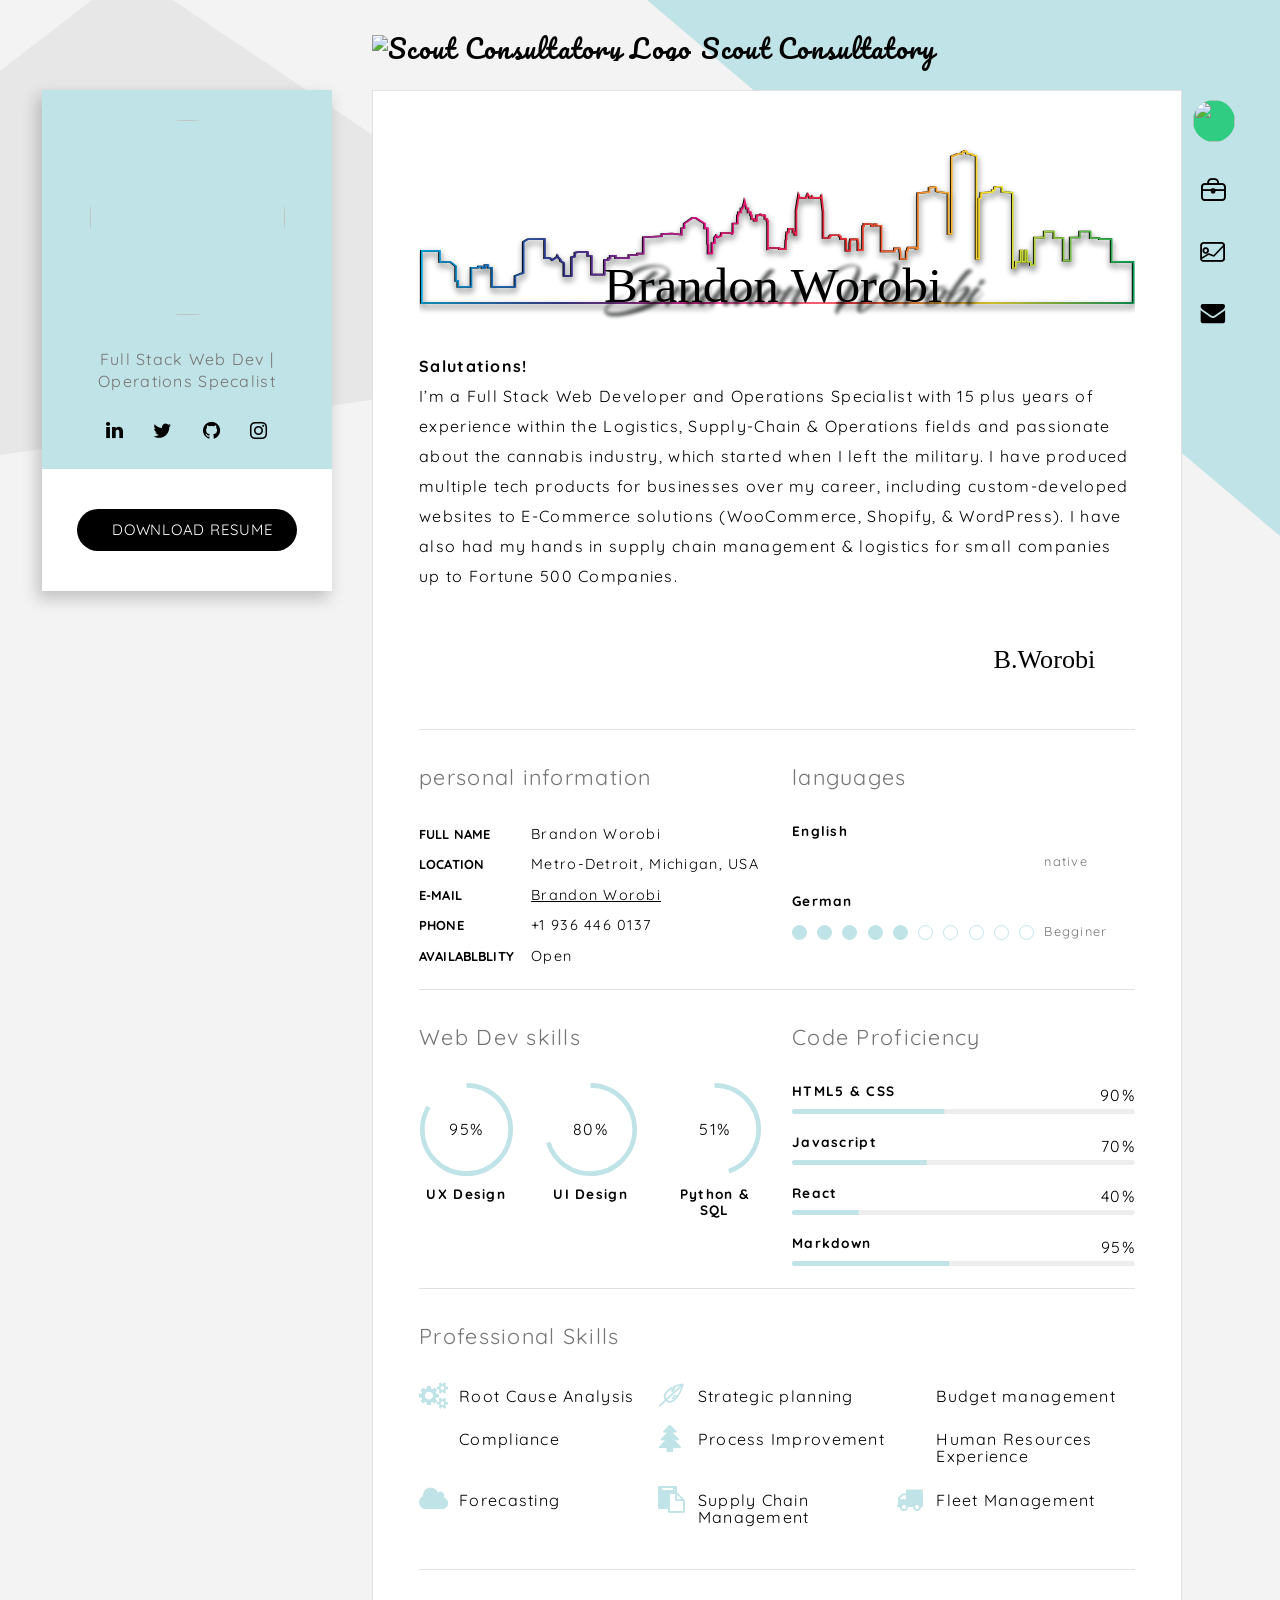
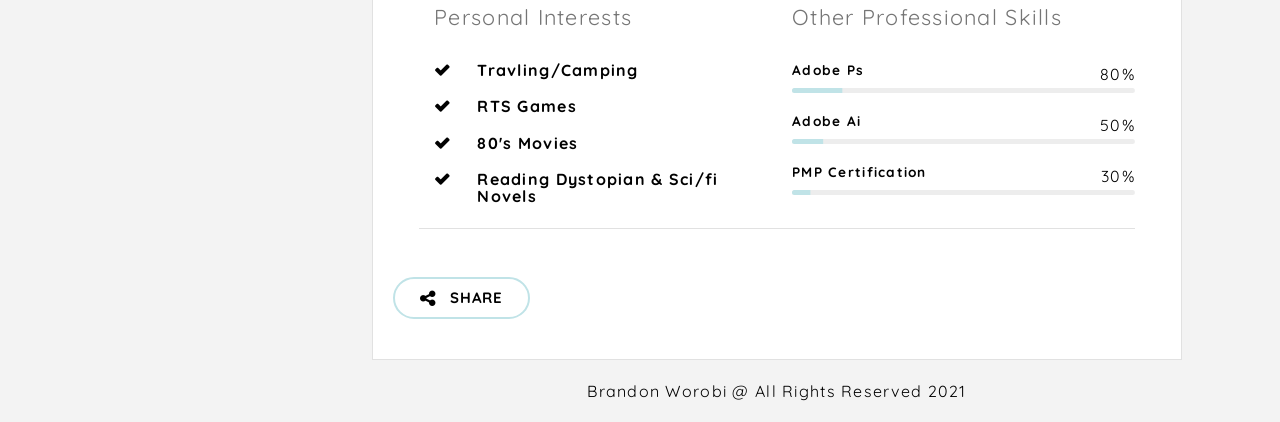
==== commit 4281075a: "2 push" ====
--- a/certy-html-v1.0.1/index.html
+++ b/certy-html-v1.0.1/index.html
@@ -5,10 +5,12 @@
     <meta http-equiv="X-UA-Compatible" content="IE=edge">
     <meta name="viewport" content="width=device-width, initial-scale=1">
 
-    <title>Certy</title>
+    <title>Brandon Worobi</title>
     <meta name="description" content="">
 
     <link rel="apple-touch-icon" href="apple-touch-icon.png">
+    <link rel="icon" type="image/png" sizes="32x32" href="/favicon-32x32.png">
+    <link rel="icon" type="image/png" sizes="16x16" href="/favicon-16x16.png">
     <link rel="shortcut icon" href="favicon.ico">
 
     <!-- Google Fonts -->
@@ -32,51 +34,15 @@
     <div class="crt-head-inner crt-container">
         <div class="crt-container-sm">
             <div class="crt-head-row">
-                <div id="crt-head-col1" class="crt-head-col text-left">
+                <div id="crt-head-col1" class="text-left crt-head-col">
                     <a id="crt-logo" class="crt-logo" href="index.html">
-                        <img src="assets/images/uploads/brand/logo.svg" alt="certy resume"><span>.Certy</span>
+                        <img src="assets/images/uploads/brand/Scout_Consultatory.png" alt="Scout Consultatory Logo"><span>Scout Consultatory</span>
                     </a>
                 </div>
 
-                <div id="crt-head-col2" class="crt-head-col text-right">
-                    <div class="crt-nav-container crt-container hidden-sm hidden-xs">
-                        <nav id="crt-main-nav">
-
-                            <ul class="clear-list">
-                                <li><a href="index.html">home</a></li>
-                                <li><a href="portfolio.html">portfolio</a>
-                                <li class="has-sub-menu"><a href="#">pages</a>
-                                    <ul class="sub-menu">
-                                        <li><a href="typography.html">typography</a></li>
-                                        <li><a href="components.html">components</a></li>
-                                        <li><a href="search.html">search</a></li>
-                                        <li><a href="404.html">404</a></li>
-                                    </ul>
-                                </li>
-                                <li class="has-sub-menu"><a href="category.html">blog</a>
-                                    <ul class="sub-menu">
-                                        <li><a href="single.html">single</a></li>
-                                        <li><a href="single-image.html">single image</a></li>
-                                        <li><a href="single-slider.html">single slider</a></li>
-                                        <li><a href="single-youtube.html">single youtube</a></li>
-                                        <li><a href="single-vimeo.html">single vimeo</a></li>
-                                        <li><a href="single-dailymotion.html">single dailymotion</a></li>
-                                        <li><a href="single-soundcloud.html">single soundcloud</a></li>
-                                        <li><a href="single-video.html">single video</a></li>
-                                        <li><a href="single-audio.html">single audio</a></li>
-                                    </ul>
-                                </li>
-                                <li><a href="contact.html">contact</a></li>
-                            </ul>
-                        </nav>
-                    </div>
-                </div>
-
-                <div id="crt-head-col3" class="crt-head-col text-right">
-                    <button id="crt-sidebar-btn" class="btn btn-icon btn-shade">
-                        <span class="crt-icon crt-icon-side-bar-icon"></span>
-                    </button>
-                </div>
+                
+
+                
             </div>
         </div>
         <!-- .crt-head-inner -->
@@ -86,8 +52,8 @@
         <ul class="clear-list">
             <li>
                 <a href="index.html" data-tooltip="Home"><img class="avatar avatar-42"
-                                                                src="assets/images/uploads/avatar/avatar-42x42.png"
-                                                                srcset="assets/images/uploads/avatar/avatar-84x84-2x.png 2x"
+                                                                src="assets/images/uploads/avatar/BW-Selfie.png"
+                                                                srcset="assets/images/uploads/avatar/BW-Selfie.png 2x"
                                                                 alt=""></a>
             </li>
             <li>
@@ -118,21 +84,20 @@
 
         <div class="crt-side-box-item">
 
-            <div class="crt-card bg-primary text-center">
+            <div class="text-center crt-card bg-primary">
                 <div class="crt-card-avatar">
-                    <img class="avatar avatar-195" src="assets/images/uploads/avatar/avatar-195x195.png"
-                         srcset="assets/images/uploads/avatar/avatar-390x390-2x.png 2x" width="195" height="195" alt="">
+                    <img class="avatar avatar-195" src="assets/images/uploads/avatar/BW-Selfie.png"
+                         srcset="assets/images/uploads/avatar/BW-Selfie.png 2x" width="195" height="195" alt="">
                 </div>
                 <div class="crt-card-info">
-                    <h2 class="text-upper">Ola Lowe</h2>
-
-                    <p class="text-muted">Data scientist | Analyzer</p>
+                    <h2 class="text-upper"></h2>
+
+                    <p class="text-muted">Full Stack Web Dev |<br> Operations Specalist</p>
                     <ul class="crt-social clear-list">
-                        <li><a><span class="crt-icon crt-icon-facebook"></span></a></li>
+                        <li><a><span class="crt-icon crt-icon-linkedin"></span></a></li>
                         <li><a><span class="crt-icon crt-icon-twitter"></span></a></li>
-                        <li><a><span class="crt-icon crt-icon-google-plus"></span></a></li>
+                        <li><a><span class="crt-icon crt-icon-github"></span></a></li>
                         <li><a><span class="crt-icon crt-icon-instagram"></span></a></li>
-                        <li><a><span class="crt-icon crt-icon-pinterest"></span></a></li>
                     </ul>
                 </div>
             </div>
@@ -154,8 +119,8 @@
                     <ul class="clear-list">
                         <li>
                             <a href="index.html" data-tooltip="Home"><img class="avatar avatar-42"
-                                                                            src="assets/images/uploads/avatar/avatar-42x42.png"
-                                                                            srcset="assets/images/uploads/avatar/avatar-84x84-2x.png 2x"
+                                                                            src="assets/images/uploads/avatar/BW-Selfie.png"
+                                                                            srcset="assets/images/uploads/avatar/BW-Selfie.png 2x"
                                                                             alt=""></a>
                         </li>
                         <li>
@@ -167,16 +132,9 @@
                                     class="crt-icon crt-icon-portfolio"></span></a>
                         </li>
                         <li>
-                            <a href="testimonials.html" data-tooltip="References"><span
-                                    class="crt-icon crt-icon-references"></span></a>
-                        </li>
-                        <li>
                             <a href="contact.html" data-tooltip="Contact"><span
                                     class="crt-icon crt-icon-contact"></span></a>
                         </li>
-                        <li>
-                            <a href="category.html" data-tooltip="Blog"><span class="crt-icon crt-icon-blog"></span></a>
-                        </li>
                     </ul>
                 </nav>
             </div>
@@ -196,21 +154,22 @@
 
 <div class="crt-container-sm">
 <div class="crt-paper-layers">
-<div class="crt-paper clearfix">
+<div class="clearfix crt-paper">
 <div class="crt-paper-cont paper-padd clear-mrg">
 
 <section class="section brd-btm padd-box">
     <div class="row">
         <div class="col-sm-12">
-            <h2 class="title-lg text-upper">About Me</h2>
+            <img class="Banner" src="assets/images/uploads/site/Portfolio Banner updated.svg" alt="Banner with name">
 
             <div class="text-box">
-                <p><b>Helo, I’m Ola Lowe!</b><br>
-                    I am talanted florist and decorator. I have graduated from International and cultural university
-                    of design and arts. Since first year in high school I relized that nature is most powerfull and
-                    beautiful gift in the world. I was captivated by beauty and simplicity of flowers and trees.
-                    Since then I have started to create and mastering unique and nice bouquets. My 1st masterpiece
-                    was garden of ant Ula Lowe decorated by me</p>
+                <p><b>Salutations!</b><br>
+                    I’m a Full Stack Web Developer and Operations Specialist with 15 plus years
+                    of experience within the Logistics, Supply-Chain & Operations fields and passionate 
+                    about the cannabis industry, which started when I left the military. I have produced
+                    multiple tech products for businesses over my career, including custom-developed websites 
+                    to E-Commerce solutions (WooCommerce, Shopify, & WordPress). I have also had my hands in 
+                    supply chain management & logistics for small companies up to Fortune 500 Companies.</p>
             </div>
         </div>
     </div>
@@ -218,18 +177,10 @@
 
     <div class="row">
         <div class="col-sm-9">
-            <div class="crt-share-box clearfix">
-                <button id="btn-share" class="btn btn-share btn-upper"><span
-                        class="crt-icon crt-icon-share-alt"></span>Share
-                </button>
-                <!-- Uncomment to enable share buttons (works on live server) -->
-                <!-- <script type="text/javascript"
-                        src="//s7.addthis.com/js/300/addthis_widget.js#pubid=ra-5821a6c28931dc81"></script>
-                <div class="addthis_inline_share_toolbox"></div> -->
-            </div>
+            
             <!-- .crt-share -->
         </div>
-        <div class="col-sm-3 text-right">
+        <div class="text-right col-sm-3">
             <img src="assets/images/uploads/signature.svg" alt="signature">
         </div>
     </div>
@@ -244,24 +195,20 @@
 
             <dl class="dl-horizontal clear-mrg">
                 <dt class="text-upper">Full Name</dt>
-                <dd>Ola Carl Lowe</dd>
-
-                <dt class="text-upper">D.o.b.</dt>
-                <dd>05 Sep 1986</dd>
-
-                <dt class="text-upper">address</dt>
-                <dd>24058, Belgium, Brussels,
-                    Liutte 27, BE
+                <dd>Brandon Worobi</dd>
+
+                <dt class="text-upper">Location</dt>
+                <dd>Metro-Detroit, Michigan, USA
                 </dd>
 
                 <dt class="text-upper">e-mail</dt>
-                <dd><a href="mailto:robertsmith@company.com">robertsmith@company.com</a></dd>
+                <dd><a href="mailto:Brandon@Worobi.com">Brandon Worobi</a></dd>
 
                 <dt class="text-upper">phone</dt>
-                <dd>+1 256 254 84 56</dd>
-
-                <dt class="text-upper">freelance</dt>
-                <dd>Available</dd>
+                <dd>+1 936 446 0137</dd>
+
+                <dt class="text-upper">Availablblity</dt>
+                <dd>Open</dd>
             </dl>
         </div>
         <!-- .col-sm-6 -->
@@ -289,11 +236,8 @@
 
             <div class="progress-bullets crt-animate" role="progressbar" aria-valuenow="8" aria-valuemin="0"
                  aria-valuemax="10">
-                <strong class="progress-title">Spanish</strong>
+                <strong class="progress-title">German</strong>
                         <span class="progress-bar">
-                            <span class="bullet fill"></span>
-                            <span class="bullet fill"></span>
-                            <span class="bullet fill"></span>
                             <span class="bullet fill"></span>
                             <span class="bullet fill"></span>
                             <span class="bullet fill"></span>
@@ -301,26 +245,11 @@
                             <span class="bullet fill"></span>
                             <span class="bullet"></span>
                             <span class="bullet"></span>
-                        </span>
-                <span class="progress-text text-muted">intermediate</span>
-            </div>
-
-            <div class="progress-bullets crt-animate" role="progressbar" aria-valuenow="7" aria-valuemin="0"
-                 aria-valuemax="10">
-                <strong class="progress-title">Italian</strong>
-                        <span class="progress-bar">
-                            <span class="bullet fill"></span>
-                            <span class="bullet fill"></span>
-                            <span class="bullet fill"></span>
-                            <span class="bullet fill"></span>
-                            <span class="bullet fill"></span>
-                            <span class="bullet fill"></span>
-                            <span class="bullet fill"></span>
                             <span class="bullet"></span>
                             <span class="bullet"></span>
                             <span class="bullet"></span>
                         </span>
-                <span class="progress-text text-muted">begginer</span>
+                <span class="progress-text text-muted">Begginer</span>
             </div>
         </div>
         <!-- .col-sm-6 -->
@@ -332,46 +261,43 @@
 <section class="section brd-btm padd-box">
     <div class="row">
         <div class="col-sm-6 clear-mrg">
-            <h2 class="title-thin text-muted">professional skills</h2>
+            <h2 class="title-thin text-muted">Web Dev skills</h2>
 
             <div class="row">
-                <div class="col-xs-4 text-center">
+                <div class="text-center col-xs-4">
                     <div class="progress-chart crt-animate" role="progressbar" aria-valuenow="90" aria-valuemin="0"
                          aria-valuemax="100">
-                        <div class="progress-bar" data-text="90%" data-value="0.9"></div>
+                        <div class="progress-bar" data-text="95%" data-value="0.95"></div>
                         <strong class="progress-title">UX Design</strong>
                     </div>
                 </div>
                 <!-- .col-xs-4 -->
-
-                <div class="col-xs-4 text-center">
+                <div class="text-center col-xs-4">
+                    <div class="progress-chart crt-animate" role="progressbar" aria-valuenow="66" aria-valuemin="0"
+                         aria-valuemax="100">
+                        <div class="progress-bar" data-text="80%" data-value="0.8"></div>
+                        <strong class="progress-title">UI Design</strong>
+                    </div>
+                </div>
+                <div class="text-center col-xs-4">
                     <div class="progress-chart crt-animate" role="progressbar" aria-valuenow="88" aria-valuemin="0"
                          aria-valuemax="100">
-                        <div class="progress-bar" data-text="81%" data-value="0.81"></div>
-                        <strong class="progress-title">PHP & MySql</strong>
+                        <div class="progress-bar" data-text="51%" data-value="0.51"></div>
+                        <strong class="progress-title">Python  & SQL</strong>
                     </div>
                 </div>
-                <!-- .col-xs-4 -->
-
-                <div class="col-xs-4 text-center">
-                    <div class="progress-chart crt-animate" role="progressbar" aria-valuenow="66" aria-valuemin="0"
-                         aria-valuemax="100">
-                        <div class="progress-bar" data-text="66%" data-value="0.66"></div>
-                        <strong class="progress-title">UI Design</strong>
-                    </div>
-                </div>
-                <!-- .col-xs-4 -->
+
             </div>
             <!-- .row -->
         </div>
         <!-- .col-sm-6 -->
 
         <div class="col-sm-6 clear-mrg">
-            <h2 class="title-thin text-muted">professional skills</h2>
+            <h2 class="title-thin text-muted">Code Proficiency</h2>
 
             <div class="progress-line crt-animate" role="progressbar" aria-valuenow="90" aria-valuemin="0"
                  aria-valuemax="100">
-                <strong class="progress-title">Php & MySQL</strong>
+                <strong class="progress-title">HTML5 & CSS</strong>
 
                 <div class="progress-bar" data-text="90%" data-value="0.9"></div>
             </div>
@@ -380,21 +306,21 @@
                  aria-valuemax="100">
                 <strong class="progress-title">Javascript</strong>
 
-                <div class="progress-bar" data-text="80%" data-value="0.8"></div>
+                <div class="progress-bar" data-text="70%" data-value="0.8"></div>
             </div>
 
             <div class="progress-line crt-animate" role="progressbar" aria-valuenow="80" aria-valuemin="0"
                  aria-valuemax="100">
-                <strong class="progress-title">UX Design</strong>
-
-                <div class="progress-bar" data-text="80%" data-value="0.8"></div>
+                <strong class="progress-title">React</strong>
+
+                <div class="progress-bar" data-text="40%" data-value="0.4"></div>
             </div>
 
             <div class="progress-line crt-animate" role="progressbar" aria-valuenow="70" aria-valuemin="0"
                  aria-valuemax="100">
-                <strong class="progress-title">UI Design</strong>
-
-                <div class="progress-bar" data-text="70%" data-value="0.7"></div>
+                <strong class="progress-title">Markdown</strong>
+
+                <div class="progress-bar" data-text="95%" data-value="0.95"></div>
             </div>
         </div>
         <!-- .col-sm-6 -->
@@ -402,113 +328,83 @@
     <!-- .row -->
 </section>
 <!-- .section -->
-
 <section class="section brd-btm padd-box">
     <div class="row">
+        <div class="col-sm-12 clear-mrg">
+            <h2 class="title-thin text-muted">Professional Skills</h2>
+
+            <ul class="clearfix icon-list icon-list-col3">
+                <li><span class="crt-icon crt-icon-cogs"></span>Root Cause Analysis</li>
+                <li><span class="crt-icon crt-icon-blog"></span>Strategic planning</li>
+                <li><span class="crt-icon crt-dollar-sign"></span>Budget management</li>
+                <li><span class="crt-icon crt-icon-hammer2"></span>Compliance</li>
+                <li><span class="crt-icon crt-icon-tree"></span>Process Improvement</li>
+                <li><span class="crt-icon crt-icon-user-tie"></span>Human Resources Experience</li>
+                <li><span class="crt-icon crt-icon-cloud"></span>Forecasting</li>
+                <li><span class="crt-icon crt-icon-clipboard"></span>Supply Chain Management</li>
+                <li><span class="crt-icon crt-icon-truck"></span>Fleet Management</li>
+
+            </ul>
+        </div>
+    </div>
+</section>
+
+<section class="section brd-btm padd-box">
+    <div class="col-sm-6 clear-mrg">
+        <h2 class="title-thin text-muted">Personal Interests</h2>
+
+        <ul class="styled-list clear-mrg">
+            <li>Travling/Camping</li>
+            <li>RTS Games</li>
+            <li>80's Movies</li>
+            <li>Reading Dystopian & Sci/fi Novels</li>
+        </ul>
+    </div>
+    <div class="row">
         <div class="col-sm-6 clear-mrg">
-            <h2 class="title-thin text-muted">professional skills</h2>
-
-            <div class="progress-line crt-animate" role="progressbar" aria-valuenow="90" aria-valuemin="0"
-                 aria-valuemax="100">
-                <strong class="progress-title">Php & MySQL</strong>
-
-                <div class="progress-bar" data-text="90%" data-value="0.9"></div>
-            </div>
+            <h2 class="title-thin text-muted">Other Professional Skills</h2>
 
             <div class="progress-line crt-animate" role="progressbar" aria-valuenow="80" aria-valuemin="0"
                  aria-valuemax="100">
-                <strong class="progress-title">Javascript</strong>
+                <strong class="progress-title">Adobe Ps</strong>
 
                 <div class="progress-bar" data-text="80%" data-value="0.8"></div>
             </div>
 
-            <div class="progress-line crt-animate" role="progressbar" aria-valuenow="80" aria-valuemin="0"
-                 aria-valuemax="100">
-                <strong class="progress-title">UX Design</strong>
-
-                <div class="progress-bar" data-text="80%" data-value="0.8"></div>
-            </div>
-        </div>
+            <div class="progress-line crt-animate" role="progressbar" aria-valuenow="50" aria-valuemin="0"
+                 aria-valuemax="100">
+                <strong class="progress-title">Adobe Ai</strong>
+
+                <div class="progress-bar" data-text="50%" data-value="0.5"></div>
+            </div>
+
+            <div class="progress-line crt-animate" role="progressbar" aria-valuenow="30" aria-valuemin="0"
+                 aria-valuemax="100">
+                <strong class="progress-title">PMP Certification</strong>
+
+                <div class="progress-bar" data-text="30%" data-value="0.3"></div>
+            </div>
+            
+        </div>
+
+
+        
         <!-- .col-sm-6 -->
-
-        <div class="col-sm-6 clear-mrg">
-            <h2 class="title-thin text-muted">personal characteristics</h2>
-
-            <ul class="styled-list clear-mrg">
-                <li>Lake Marcelview</li>
-                <li>New Tara</li>
-                <li>Abbeyshire</li>
-                <li>Kassulkechester</li>
-            </ul>
-        </div>
-        <!-- .col-sm-6 -->
-    </div>
+    </div>
+    
     <!-- .row -->
 </section>
 <!-- .section -->
-
-<section class="section brd-btm padd-box">
-    <div class="row">
-        <div class="col-sm-12 clear-mrg">
-            <h2 class="title-thin text-muted">interests</h2>
-
-            <ul class="icon-list icon-list-col3 clearfix">
-                <li><span class="crt-icon crt-icon-music"></span> North Adella</li>
-                <li><span class="crt-icon crt-icon-blog"></span> North Adella</li>
-                <li><span class="crt-icon crt-icon-blog"></span> North Adella</li>
-                <li><span class="crt-icon crt-icon-blog"></span> North Adella</li>
-                <li><span class="crt-icon crt-icon-blog"></span> North Adella</li>
-                <li><span class="crt-icon crt-icon-music"></span> North Adella</li>
-                <li><span class="crt-icon crt-icon-blog"></span> North Adella</li>
-                <li><span class="crt-icon crt-icon-blog"></span> North Adella</li>
-            </ul>
-        </div>
-    </div>
-</section>
-<!-- .section -->
-
-<section class="section padd-box">
-    <h2 class="title-thin text-muted">Awards and Achievements</h2>
-
-    <div class="row">
-        <div class="col-sm-6 clear-mrg">
-            <div class="award-box">
-                <figure class="award-img">
-                    <img src="assets/images/uploads/awards/award-01.png" alt="">
-                </figure>
-
-                <h3 class="award-title">Lake Marcelview</h3>
-
-                <div class="award-text text-muted clear-mrg">
-                    <p>Your brand is the core of your marketing, the central theme around your products and
-                        services.
-                        Your brand is not your Logo or your Company Name</p>
-                </div>
-            </div>
-        </div>
-        <!-- .col-sm-6 -->
-
-        <div class="col-sm-6 clear-mrg">
-            <div class="award-box">
-                <figure class="award-img">
-                    <img src="assets/images/uploads/awards/award-02.png" alt="">
-                </figure>
-
-                <h3 class="award-title">Lake Marcel Awards</h3>
-
-                <div class="award-text text-muted clear-mrg">
-                    <p>Your brand is the core of your marketing, the central theme around your products and
-                        services.</p>
-                </div>
-            </div>
-        </div>
-        <!-- .col-sm-6 -->
-    </div>
-    <!-- .row -->
-</section>
-<!-- .section -->
-
-</div>
+<div class="clearfix crt-share-box">
+    <button id="btn-share" class="btn btn-share btn-upper"><span
+            class="crt-icon crt-icon-share-alt"></span>Share
+    </button>
+    <script type="text/javascript"
+            src="//s7.addthis.com/js/300/addthis_widget.js#pubid=ra-5821a6c28931dc81"></script>
+    <div class="addthis_inline_share_toolbox"></div>
+</div>
+
+
 <!-- .crt-paper-cont -->
 </div>
 <!-- .crt-paper -->
@@ -520,187 +416,12 @@
 </div>
 <!-- .crt-container -->
 
-<div id="crt-sidebar">
-    <button id="crt-sidebar-close" class="btn btn-icon btn-light btn-shade">
-        <span class="crt-icon crt-icon-close"></span>
-    </button>
-
-    <div id="crt-sidebar-inner">
-        <nav id="crt-main-nav-sm" class="visible-xs text-center">
-
-            <ul class="clear-list">
-                <li><a href="index.html">home</a></li>
-                <li><a href="portfolio.html">portfolio</a>
-                <li class="has-sub-menu"><a href="#">pages</a>
-                    <ul class="sub-menu">
-                        <li><a href="typography.html">typography</a></li>
-                        <li><a href="components.html">components</a></li>
-                        <li><a href="search.html">search</a></li>
-                        <li><a href="404.html">404</a></li>
-                    </ul>
-                </li>
-                <li class="has-sub-menu"><a href="category.html">blog</a>
-                    <ul class="sub-menu">
-                        <li><a href="single.html">single</a></li>
-                        <li><a href="single-image.html">single image</a></li>
-                        <li><a href="single-slider.html">single slider</a></li>
-                        <li><a href="single-youtube.html">single youtube</a></li>
-                        <li><a href="single-vimeo.html">single vimeo</a></li>
-                        <li><a href="single-dailymotion.html">single dailymotion</a></li>
-                        <li><a href="single-soundcloud.html">single soundcloud</a></li>
-                        <li><a href="single-video.html">single video</a></li>
-                        <li><a href="single-audio.html">single audio</a></li>
-                    </ul>
-                </li>
-                <li><a href="contact.html">contact</a></li>
-            </ul>
-        </nav>
-
-
-        <div class="crt-card bg-primary text-center">
-            <div class="crt-card-avatar">
-                <img class="avatar avatar-195" src="assets/images/uploads/avatar/avatar-195x195.png"
-                     srcset="assets/images/uploads/avatar/avatar-390x390-2x.png 2x" width="195" height="195" alt="">
-            </div>
-            <div class="crt-card-info">
-                <h2 class="text-upper">Ola Lowe</h2>
-
-                <p class="text-muted">Data scientist | Analyzer</p>
-                <ul class="crt-social clear-list">
-                    <li><a><span class="crt-icon crt-icon-facebook"></span></a></li>
-                    <li><a><span class="crt-icon crt-icon-twitter"></span></a></li>
-                    <li><a><span class="crt-icon crt-icon-google-plus"></span></a></li>
-                    <li><a><span class="crt-icon crt-icon-instagram"></span></a></li>
-                    <li><a><span class="crt-icon crt-icon-pinterest"></span></a></li>
-                </ul>
-            </div>
-        </div>
-        <aside class="widget-area">
-            <section class="widget widget_search">
-                <form role="search" method="get" class="search-form" action="#">
-                    <label>
-                        <span class="screen-reader-text">Search for:</span>
-                        <input type="search" class="search-field" placeholder="Search" value="" name="s">
-                    </label>
-                    <button type="submit" class="search-submit">
-                        <span class="screen-reader-text">Search</span>
-                        <span class="crt-icon crt-icon-search"></span>
-                    </button>
-                </form>
-            </section>
-
-            <section class="widget widget_posts_entries">
-                <h2 class="widget-title">popular posts</h2>
-                <ul>
-                    <li>
-                        <a class="post-image" href="#">
-                            <img src="assets/images/uploads/blog/img-70x70-01.png" alt="">
-                        </a>
-
-                        <div class="post-content">
-                            <h3>
-                                <a href="#">contextual advertising</a>
-                            </h3>
-                        </div>
-                        <div class="post-category-comment">
-                            <a href="#" class="post-category">Work</a>
-                            <a href="#" class="post-comments">256 comments</a>
-                        </div>
-                    </li>
-
-                    <li>
-                        <a class="post-image" href="#">
-                            <img src="assets/images/uploads/blog/img-70x70-02.jpg" alt="">
-                        </a>
-
-                        <div class="post-content">
-                            <h3>
-                                <a href="#">grilling tips for the dog days of summer</a>
-                            </h3>
-                        </div>
-                        <div class="post-category-comment">
-                            <a href="#" class="post-category">Work</a>
-                            <a href="#" class="post-comments">256 comments</a>
-                        </div>
-                    </li>
-
-                    <li>
-                        <a class="post-image" href="#">
-                            <img src="assets/images/uploads/blog/img-70x70-03.png" alt="">
-                        </a>
-
-                        <div class="post-content">
-                            <h3><a href="#"></a>branding do you know who are</h3>
-                        </div>
-                        <div class="post-category-comment">
-                            <a href="#" class="post-category">Work</a>
-                            <a href="#" class="post-comments">256 comments</a>
-                        </div>
-                    </li>
-                </ul>
-            </section>
-
-            <section id="tag_cloud-2" class="widget widget_tag_cloud">
-                <h2 class="widget-title">Tags</h2>
-
-                <div class="tagcloud">
-                    <a href="#" class="tag-link-5 tag-link-position-1" title="1 topic"
-                       style="font-size: 1em;">Audios</a>
-                    <a href="#" class="tag-link-7 tag-link-position-2" title="1 topic"
-                       style="font-size: 1em;">Freelance</a></div>
-            </section>
-
-            <section id="recent-posts-3" class="widget widget_recent_entries">
-                <h4 class="widget-title">Recent Posts</h4>
-                <ul>
-                    <li>
-                        <a href="#">Global Travel And Vacations Luxury Travel On A Tight Budget</a>
-
-                        <div class="post-category-comment">
-                            <a href="#" class="post-category">Photography</a>
-                            <a href="#" class="post-comments">256 comments</a>
-                        </div>
-                    </li>
-                    <li>
-                        <a href="#">cooking for one</a>
-
-                        <div class="post-category-comment">
-                            <a href="#" class="post-category">Work</a>
-                            <a href="#" class="post-comments">256 comments</a>
-                        </div>
-                    </li>
-                    <li>
-                        <a href="#">An Ugly Myspace Profile Will Sure Ruin Your Reputation</a>
-
-                        <div class="post-category-comment">
-                            <a href="#" class="post-category">Photography</a>
-                            <a href="#" class="post-comments">256 comments</a>
-                        </div>
-                    </li>
-                </ul>
-            </section>
-
-            <section class="widget widget_categories">
-                <h4 class="widget-title">post categories</h4>
-                <ul>
-                    <li class="cat-item"><a href="#">Audios</a>5</li>
-                    <li class="cat-item"><a href="#">Daili Inspiration</a>2</li>
-                    <li class="cat-item"><a href="#">Freelance</a>27</li>
-                    <li class="cat-item"><a href="#">Links</a>5</li>
-                    <li class="cat-item"><a href="#">Mobile</a>2</li>
-                    <li class="cat-item"><a href="#">Phography</a>27</li>
-                </ul>
-            </section>
-        </aside>
-
-    </div>
-    <!-- #crt-sidebar-inner -->
-</div>
+
 <!-- #crt-sidebar -->
 <footer id="crt-footer" class="crt-container-lg">
     <div class="crt-container">
-        <div class="crt-container-sm clear-mrg text-center">
-            <p>Ola Resume @ All Rights Reserved 2016</p>
+        <div class="text-center crt-container-sm clear-mrg">
+            <p>Brandon Worobi @ All Rights Reserved 2021</p>
         </div>
     </div>
     <!-- .crt-container -->
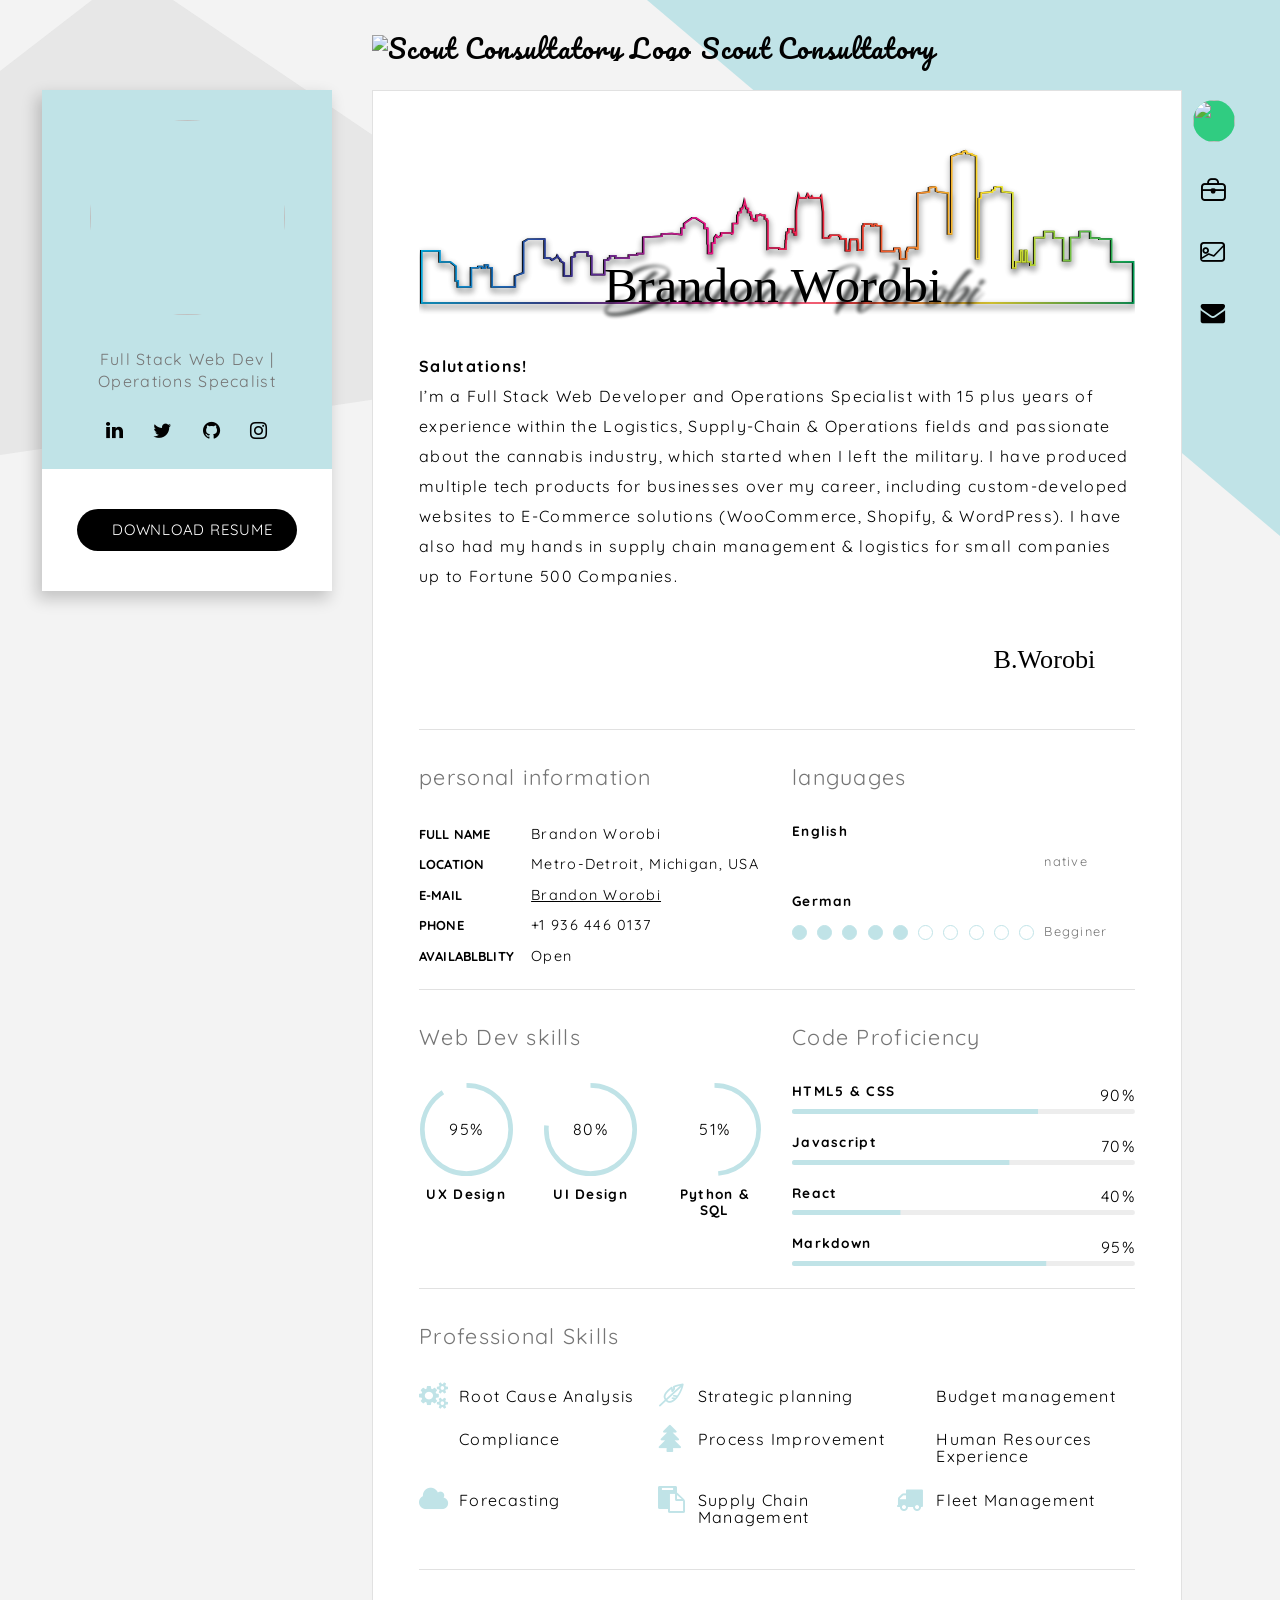
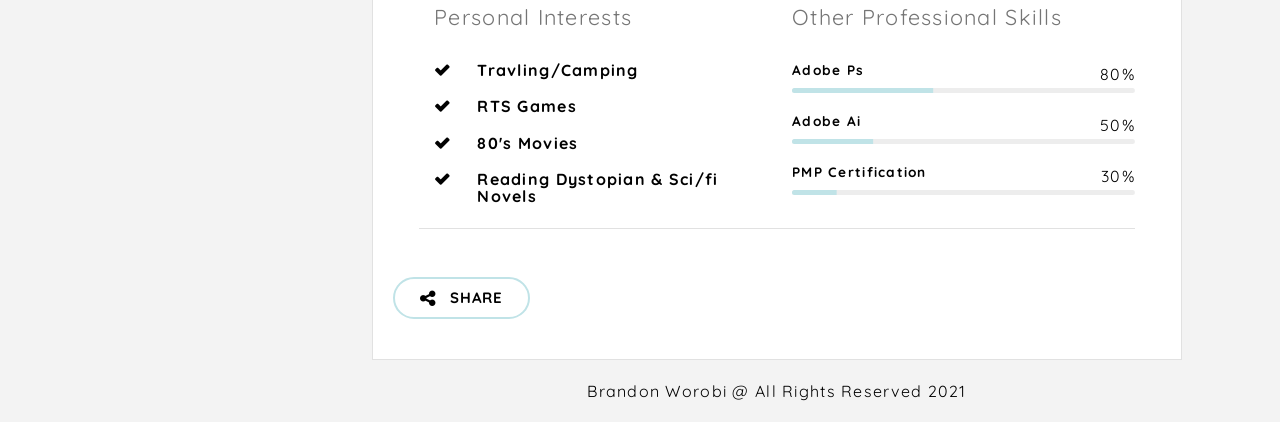
==== commit 6b2a65f1: "Updated Exp" ====
--- a/certy-html-v1.0.1/index.html
+++ b/certy-html-v1.0.1/index.html
@@ -38,11 +38,7 @@
                     <a id="crt-logo" class="crt-logo" href="index.html">
                         <img src="assets/images/uploads/brand/Scout_Consultatory.png" alt="Scout Consultatory Logo"><span>Scout Consultatory</span>
                     </a>
-                </div>
-
-                
-
-                
+                </div> 
             </div>
         </div>
         <!-- .crt-head-inner -->
@@ -64,13 +60,7 @@
                 <a href="portfolio.html" data-tooltip="Portfolio"><span class="crt-icon crt-icon-portfolio"></span></a>
             </li>
             <li>
-                <a href="testimonials.html" data-tooltip="References"><span class="crt-icon crt-icon-references"></span></a>
-            </li>
-            <li>
                 <a href="contact.html" data-tooltip="Contact"><span class="crt-icon crt-icon-contact"></span></a>
-            </li>
-            <li>
-                <a href="category.html" data-tooltip="Blog"><span class="crt-icon crt-icon-blog"></span></a>
             </li>
         </ul>
     </nav>
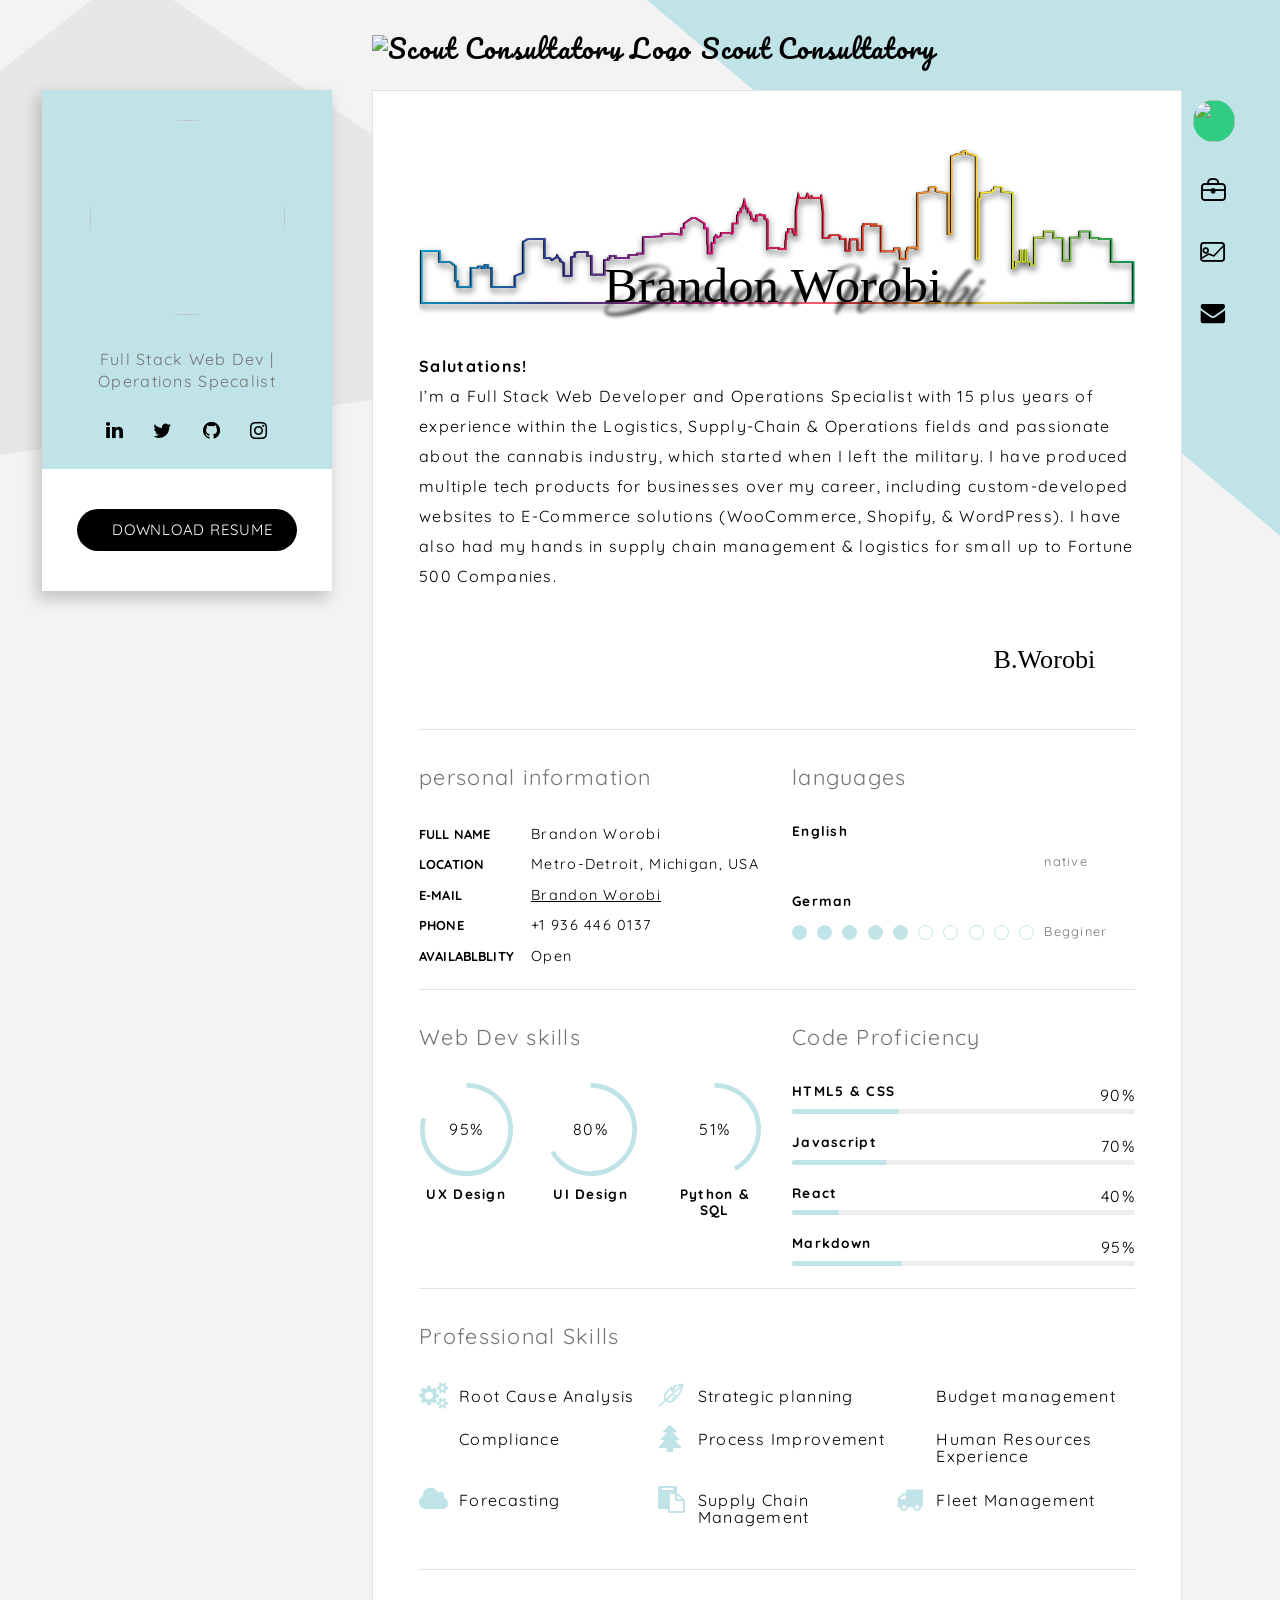
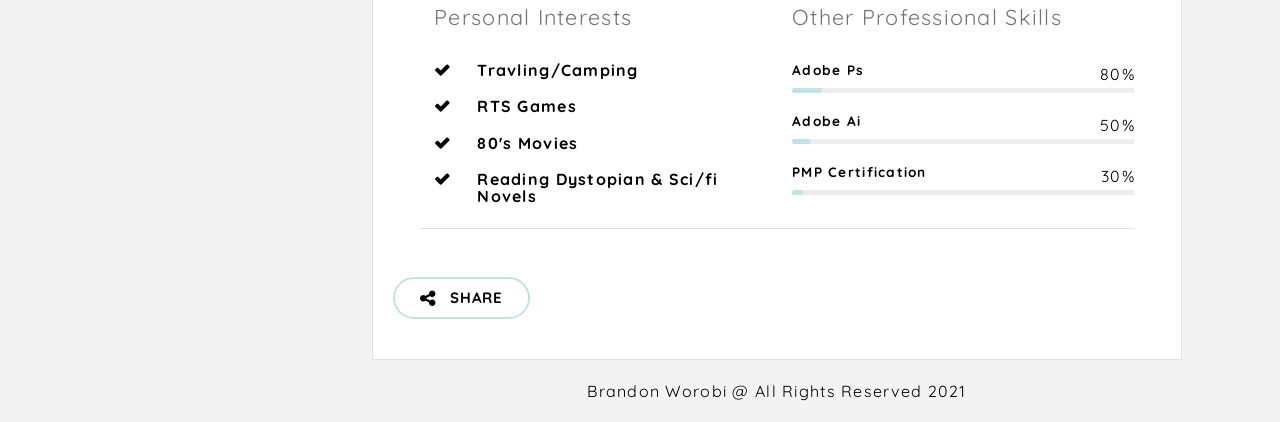
==== commit c4f66535: "cleaning up code" ====
--- a/certy-html-v1.0.1/index.html
+++ b/certy-html-v1.0.1/index.html
@@ -159,7 +159,7 @@
                     about the cannabis industry, which started when I left the military. I have produced
                     multiple tech products for businesses over my career, including custom-developed websites 
                     to E-Commerce solutions (WooCommerce, Shopify, & WordPress). I have also had my hands in 
-                    supply chain management & logistics for small companies up to Fortune 500 Companies.</p>
+                    supply chain management & logistics for small up to Fortune 500 Companies.</p>
             </div>
         </div>
     </div>
